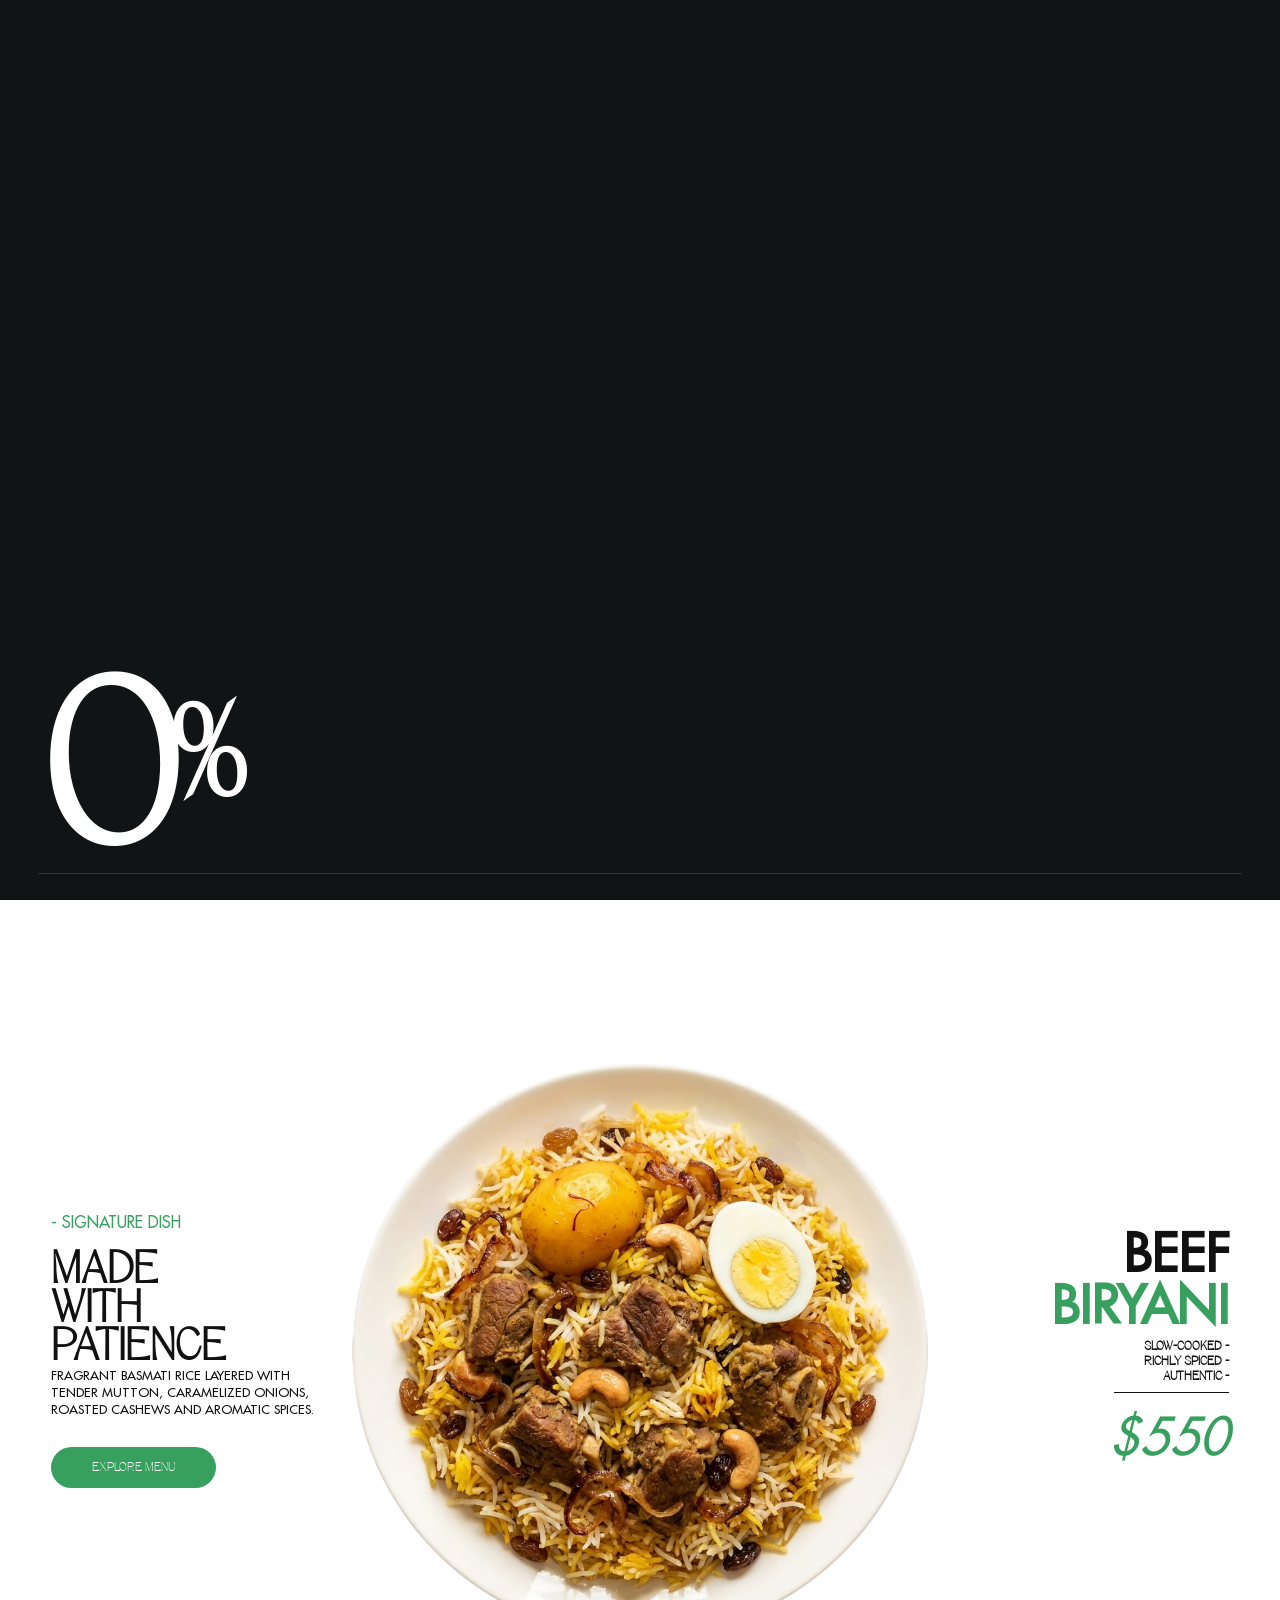
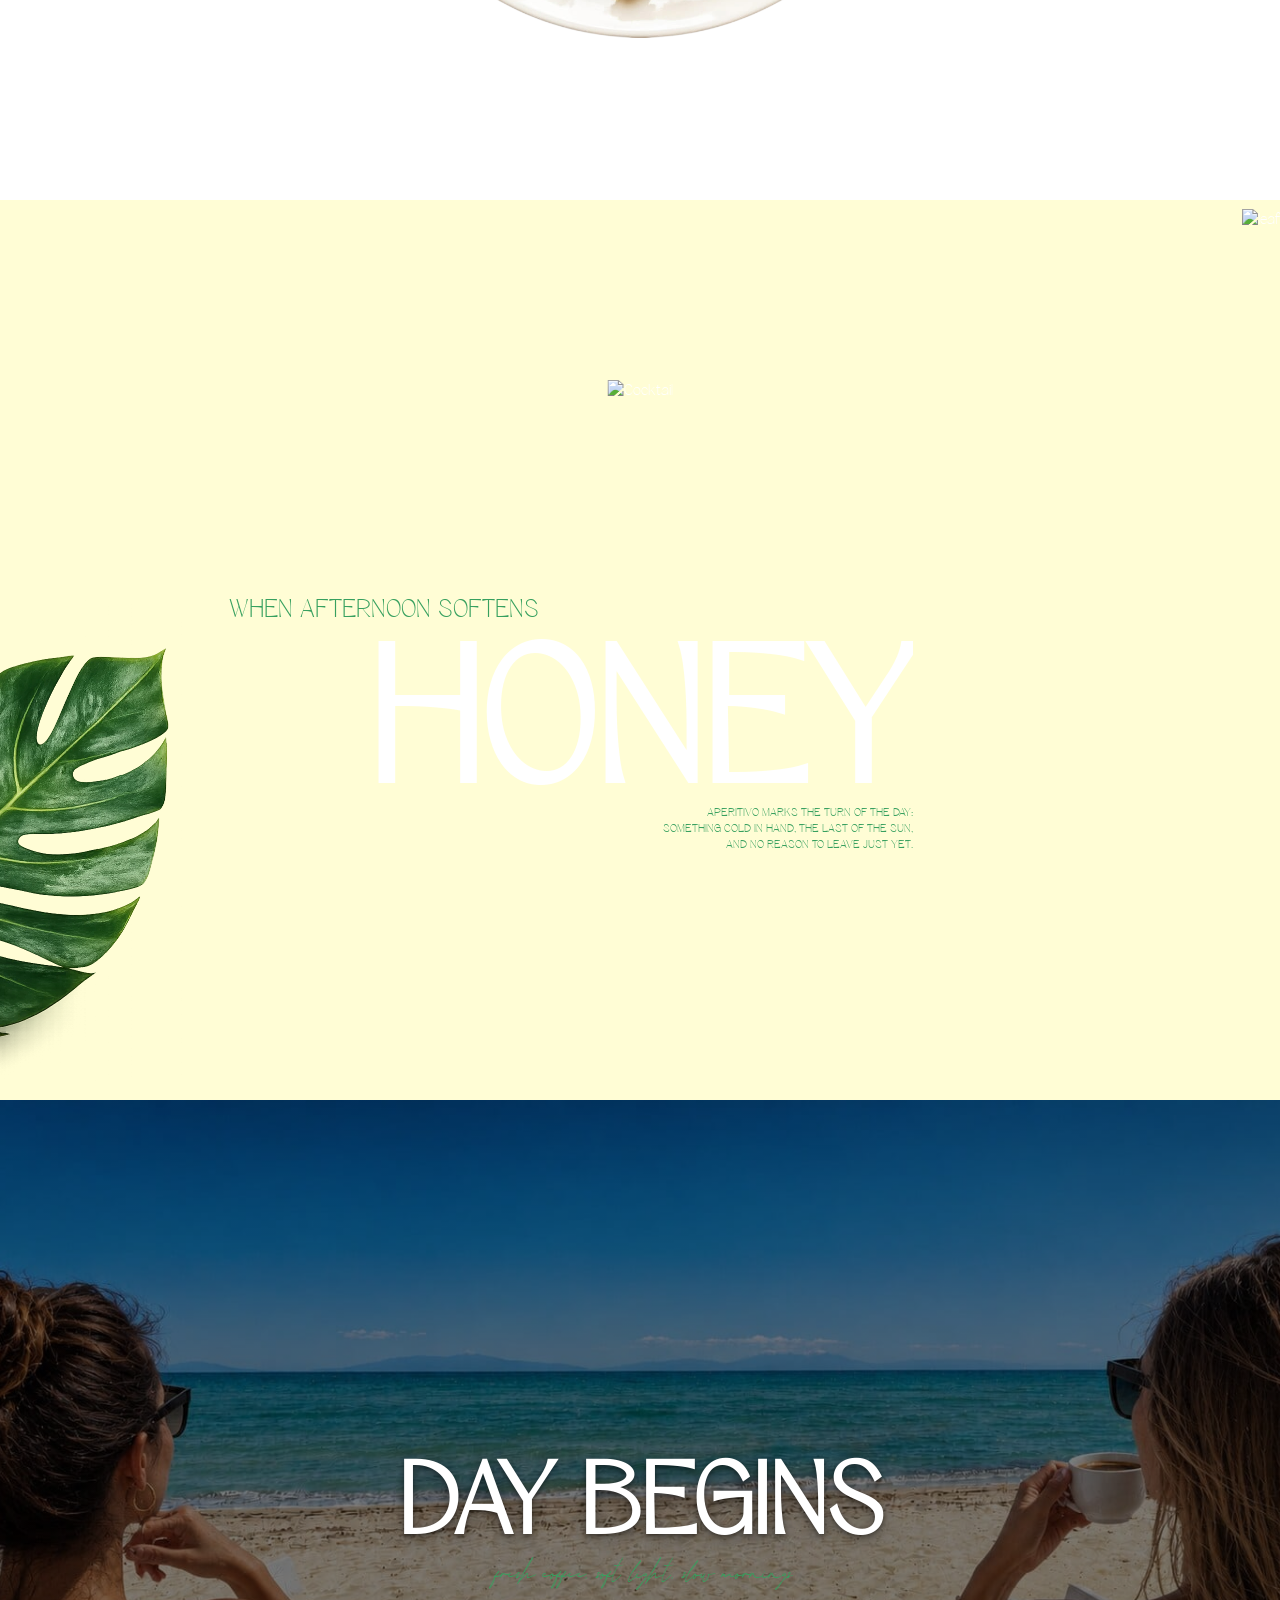
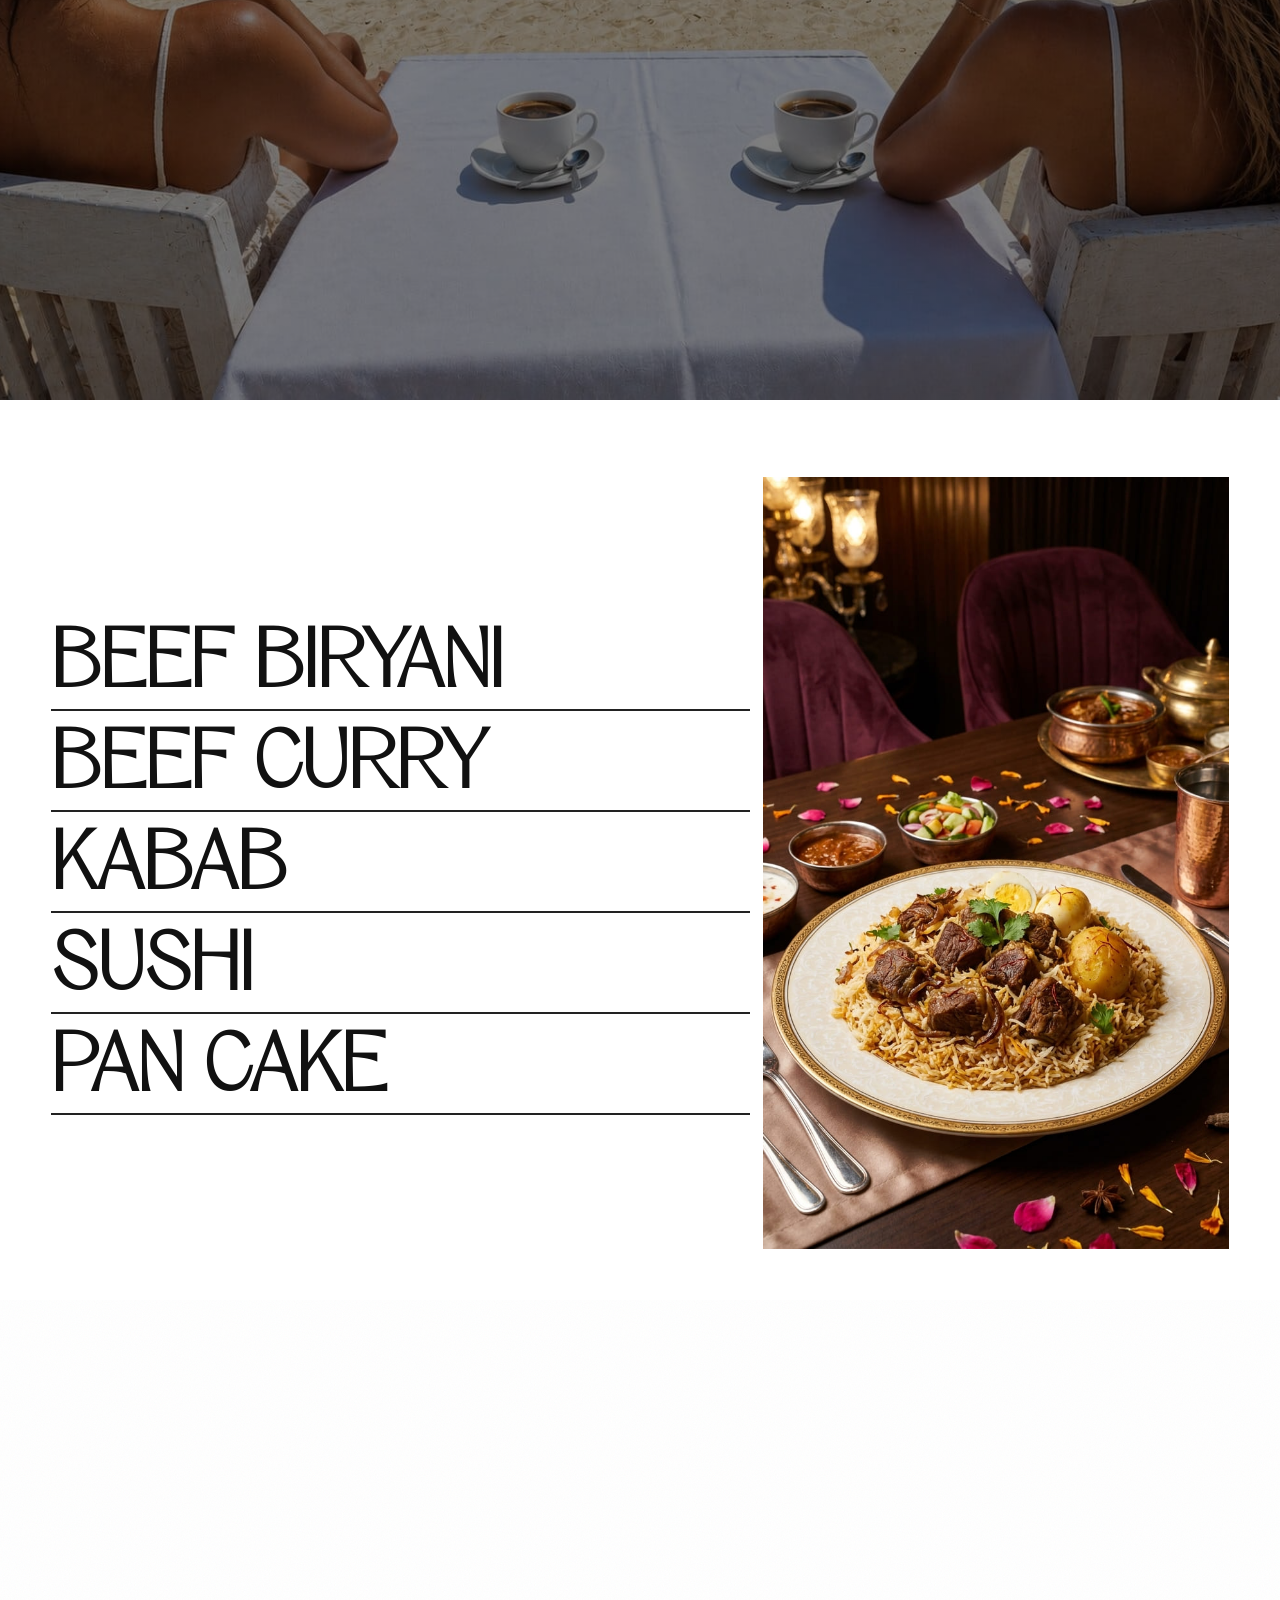
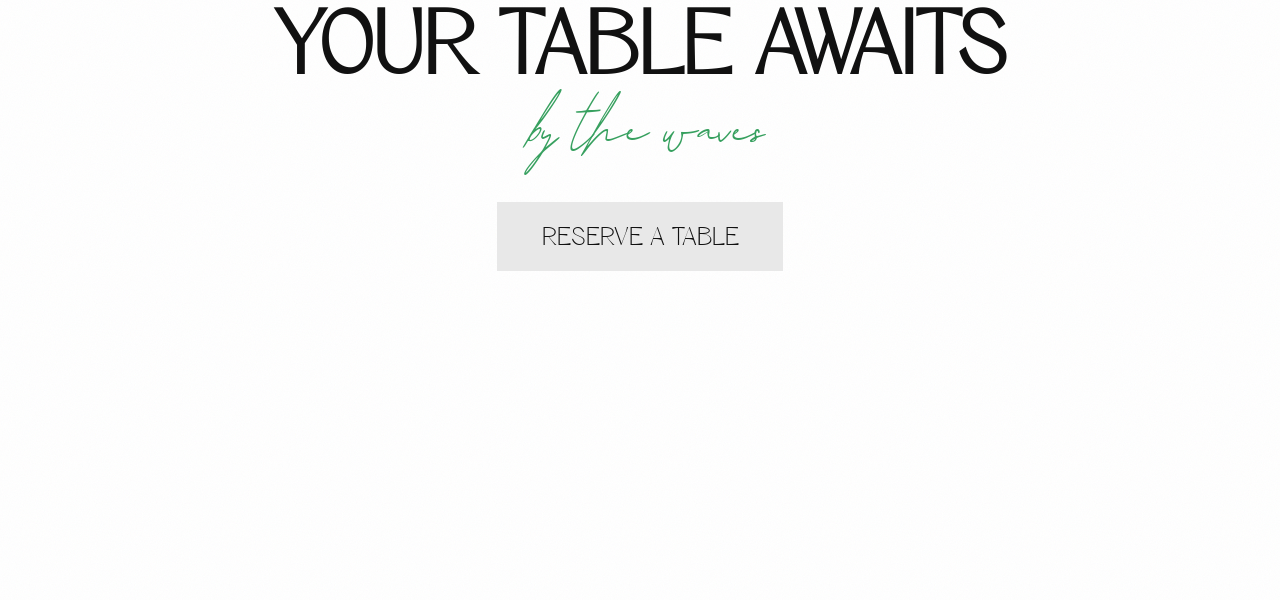
==== index.html @ cc55a1f4 "resturent website added" ====
<!doctype html>
<html lang="en">
<head>
  <meta charset="UTF-8" />
  <meta name="viewport" content="width=device-width, initial-scale=1.0, viewport-fit=cover" />
  <title>Honey Dinner</title>
  <link rel="stylesheet" href="https://unpkg.com/sheryjs/dist/Shery.css" />
  <link rel="stylesheet" href="style.css">

</head>

<body class="is-loading">
  <!-- ============================================================
       PAGE LOADER
       ============================================================ -->
  <div
    class="page-loader"
    id="pageLoader"
    role="status"
    aria-live="polite"
    aria-label="Loading website"
  >
    <div class="loader-percentage" id="loaderPercentage">
      <span class="loader-number" id="loaderNumber">0</span><span class="loader-symbol" aria-hidden="true">%</span>
    </div>
    <div class="loader-progress" aria-hidden="true">
      <span id="loaderProgressFill"></span>
    </div>
  </div>

  <main>
    <!-- ============================================================
         HOME
         ============================================================ -->
    <div class="home" id="home">
      <nav>
        <div class="sections">
          <a href="#">Menu</a>
          <a href="#">Our Story</a>
        </div>
        <div class="logo">
          <img src="components/images/alogo.png" alt="Honey Dinner" />
        </div>
        <div class="visit">Reserve A Table</div>
      </nav>
      <video
        src="components/all videos/hero-video.mp4"
        autoplay
        muted
        loop
        playsinline
        preload="auto"
      ></video>
      <div class="hero-content">
        <div class="hero-text"></div>
        <p>wake up in Honey Dinner</p>
        <h1>where comfort</h1>
        <h1>meets culture</h1>
      </div>
    </div>

    <!-- ============================================================
         ABOUT
         ============================================================ -->
    <div class="about" id="about">
      <div class="about-content">
        <div class="a-left">
          <span>- Signature dish</span>
          <h2>Made<br>With<br>Patience</h2>
          <p>Fragrant basmati rice layered with tender mutton, caramelized onions, roasted cashews and aromatic spices.</p>
          <a href="#">Explore menu</a>
        </div>
        <div class="a-middle">
          <div class="bbr"><img src="components/images/d1-Photoroom.png" alt="Beef Biryani"></div>
        </div>
        <div class="a-right">
          <h2>Beef<br><span>Biryani</span></h2>
          <div class="in-span">
            <span>Slow-cooked -</span>
            <span>Richly spiced -</span>
            <span>Authentic -</span>
          </div>
          <span class="ar-line"></span>
          <h5>$550</h5>
        </div>
      </div>
    </div>

    <!-- ============================================================
         DRINK
         ============================================================ -->
    <div class="drink">
      <img class="leaf ll" src="https://pier88coast.com/wp-content/uploads/2026/06/Right.webp" alt="leaf">
      <img class="leaf lr" src="[data-uri]" alt="leaf" class="leaf">

      <div class="glass">
        <img src="https://www.pngall.com/wp-content/uploads/5/Summer-Cocktail-PNG-Images.png" alt="Cocktail">
      </div>
      <div class="text-area">
        <span>When afternoon softens</span>
        <h1>Honey</h1>
        <p>Aperitivo marks the turn of the day:<br> something cold in hand, the last of the sun,<br> and no reason to leave just yet.</p>
      </div>
    </div>

    <!-- ============================================================
         FOOD TIME
         ============================================================ -->
    <div class="food-time">
      <div class="breakfast-page">
        <h1>DAY BEGINS</h1>
        <p>fresh coffee, soft light, slow mornings</p>
      </div>
      <div class="lunch-page">
        <h1>DAY UNFOLDS</h1>
        <p>bold flavors, bright tables, easy afternoons</p>
      </div>
      <div class="dinner-page">
        <h1>NIGHT UNFOLDS</h1>
        <p>rich flavors, warm lights, long evenings</p>
      </div>
    </div>

    <!-- ============================================================
         FAMOUS FOODS
         ============================================================ -->
    <div class="famous-foods">
      <div class="dish-container">
        <div class="dish-name">
          <div class="dish" data-image="components/images/dish1.jpg">
            <h1 id="foodname">Beef Biryani</h1>
          </div>
          <div class="dish" data-image="components/images/dish2.jpg">
            <h1 id="foodname">Beef Curry</h1>
          </div>
          <div class="dish" data-image="components/images/dish3.jpg">
            <h1 id="foodname">Kabab</h1>
          </div>
          <div class="dish" data-image="components/images/dish4.jpg">
            <h1 id="foodname">Sushi</h1>
          </div>
          <div class="dish" data-image="components/images/dish5.jpg">
            <h1 id="foodname">Pan Cake</h1>
          </div>
        </div>
        <div class="dish-image"></div>
      </div>
    </div>

    <!-- ============================================================
         BOOKING
         ============================================================ -->
    <div class="booking">
      <div class="book-bg">
        <canvas id="scene" class="scene"></canvas>
        <div class="light-source" aria-hidden="true"></div>
        <div class="grain" aria-hidden="true"></div>
      </div>
      <div class="reseve-table-container">
        <h1>Your table awaits</h1>
        <p>by the waves</p>
        <button class="book-btn" id="book-btn">Reserve A Table</button>
      </div>
    </div>

    <footer></footer>
  </main>

  <!-- ============================================================
       SCRIPTS
       ============================================================ -->
  <script src="https://cdn.jsdelivr.net/npm/gsap@3.13.0/dist/gsap.min.js"></script>
  <script src="https://cdn.jsdelivr.net/npm/gsap@3.13.0/dist/ScrollTrigger.min.js"></script>
  <script src="https://cdn.jsdelivr.net/npm/gsap@3.13.0/dist/SplitText.min.js"></script>
  <script src="https://unpkg.com/lenis@1.3.4/dist/lenis.min.js"></script>
  <script src="https://unpkg.com/sheryjs/dist/Shery.js"></script>
  <script src="script.js"></script>
</body>
</html>
---- style.css ----
/* ============================================================
       ROOT + RESET
       ============================================================ */
    :root{
      --white-text: #fff;
      --dark-text: #111;
      --uni-text: rgb(55, 160, 95);
      --sea-green: rgb(55, 160, 95);
    }

    *{
      margin: 0;
      padding: 0;
      box-sizing: border-box;
      color: var(--white-text);
      text-decoration: none;
      font-family: 'para', sans-serif;
      -webkit-tap-highlight-color: transparent;
    }

    @font-face {
      font-family: 'main';
      src: url('components/fonts/futuralt-1.ttf') format('truetype');
      font-weight: normal;
      font-style: normal;
      font-display: swap;
    }
    @font-face {
      font-family: 'para';
      src: url('components/fonts/csbarega-regular.ttf') format('truetype');
      font-weight: normal;
      font-style: normal;
      font-display: swap;
    }
    @font-face {
      font-family: 'sign';
      src: url('components/fonts/csbellie-italic.ttf') format('truetype');
      font-weight: normal;
      font-style: normal;
      font-display: swap;
    }

    /* ============================================================
       SCROLLBAR + GLOBAL OVERFLOW SAFETY
       ============================================================ */
    html, body {
      scrollbar-width: none;
      -ms-overflow-style: none;
      overflow-x: clip;
      width: 100%;
      max-width: 100vw;
    }
    html::-webkit-scrollbar,
    body::-webkit-scrollbar { display: none; }

    html { scrollbar-gutter: stable; }

    body { overflow-x: clip; }

    img{
      height: 100%;
      width: 100%;
      object-fit: cover;
      display: block;
    }
    main { position: relative; }

    /* ============================================================
       PAGE LOADER
       ============================================================ */
    html.is-loading,
    body.is-loading {
      overflow: hidden;
      height: 100%;
      position: relative;
    }

    .page-loader {
      position: fixed;
      inset: 0;
      width: 100%;
      height: 100vh;
      height: 100svh;
      z-index: 9999999;
      background: #111414;
      overflow: hidden;
      pointer-events: auto;
      will-change: transform;
      user-select: none;
      -webkit-user-select: none;
    }
    .page-loader.is-hidden { pointer-events: none; }

    .loader-percentage {
      position: absolute;
      left: 3vw;
      bottom: 3vw;
      display: flex;
      align-items: flex-start;
      gap: 0;
      font-weight: 800;
      letter-spacing: -0.06em;
      line-height: 0.82;
      color: #ffffff;
      font-size: clamp(6rem, 18vw, 22rem);
      max-width: calc(100vw - 6vw);
      will-change: transform, opacity;
    }
    .loader-number {
      font-weight: 800;
      letter-spacing: -0.06em;
      font-variant-numeric: tabular-nums;
      font-feature-settings: "tnum";
    }
    .loader-symbol {
      font-size: 0.55em;
      font-weight: 800;
      letter-spacing: -0.02em;
      line-height: 1;
      align-self: flex-start;
      margin-top: 0.14em;
      margin-left: 0.02em;
    }

    .loader-progress {
      position: absolute;
      bottom: 2vw;
      left: 3vw;
      width: calc(100% - 6vw);
      height: 1px;
      background: rgba(255, 255, 255, 0.14);
      overflow: hidden;
      will-change: opacity;
    }
    .loader-progress span {
      display: block;
      height: 100%;
      width: 100%;
      background: #ffffff;
      transform: scaleX(0);
      transform-origin: left center;
      will-change: transform;
    }

    @media (max-width: 1024px) {
      .loader-percentage { left: 4vw; bottom: 5vw; font-size: clamp(5rem, 20vw, 16rem); }
      .loader-progress   { left: 4vw; bottom: 3.5vw; width: calc(100% - 8vw); }
    }
    @media (max-width: 767px) {
      .loader-percentage { left: 6vw; bottom: 8vw; font-size: clamp(4.5rem, 24vw, 11rem); letter-spacing: -0.055em; }
      .loader-progress   { left: 6vw; bottom: 5.5vw; width: calc(100% - 12vw); }
    }
    @media (max-width: 420px) {
      .loader-percentage { left: 5vw; bottom: 9vw; font-size: clamp(4rem, 26vw, 9rem); letter-spacing: -0.05em; }
      .loader-progress   { left: 5vw; bottom: 6.5vw; width: calc(100% - 10vw); }
    }

    @media (prefers-reduced-motion: reduce) {
      .loader-percentage,
      .loader-progress span {
        transition: none !important;
        animation: none !important;
      }
    }

    /* ============================================================
       NAV
       ============================================================ */
    nav{
      position: absolute;
      left: 0;
      top: 0;
      width: 100%;
      display: flex;
      justify-content: space-between;
      align-items: center;
      font-family: 'para';
      font-weight: 300;
      padding: 2.5rem 4vw;
      z-index: 99999;
      gap: 10px;
    }
    nav .logo{
      height: 4rem;
      width: 8rem;
      transform: scale(1.3);
      margin-top: -1rem;
      margin-right: 9vw;
      z-index: 99999;
      flex-shrink: 0;
    }
    nav .logo img{ height: 100%; width: 100%; object-fit: cover; }

    nav .sections{
      display: flex;
      gap: 2.5rem;
      letter-spacing: 0.08rem;
      
    }
    nav .sections a{
      cursor: pointer;
      padding: 0.8rem 2.5rem;
      background: rgba(255, 255, 255, 0.01);
      backdrop-filter: blur(2px);
      -webkit-backdrop-filter: blur(2px);
      border: 1px solid rgba(255, 255, 255, 0.15);
      box-shadow: 0 8px 32px rgba(0, 0, 0, 0.2);
      border-radius: 0.4rem;
        text-transform: uppercase;
      transition: 0.3s ease;
      white-space: nowrap;
    }
    nav .visit{
      cursor: pointer;
      padding: 0.8rem 2.5rem;
      background: rgba(255, 255, 255, 0.01);
      backdrop-filter: blur(2px);
      -webkit-backdrop-filter: blur(2px);
      border: 1px solid rgba(255, 255, 255, 0.15);
      box-shadow: 0 8px 32px rgba(0, 0, 0, 0.2);
      border-radius: 0.4rem;
      letter-spacing: 0.08rem;
        text-transform: uppercase;
      transition: 0.3s ease;
      white-space: nowrap;
    }
    .visit:hover,
    nav .sections a:hover {
      backdrop-filter: blur(20px);
      -webkit-backdrop-filter: blur(20px);
    }

    @media (max-width: 768px) {
      nav { padding: 1.2rem 4vw; gap: 8px; }
      nav .sections { gap: 8px; }
      nav .sections a,
      nav .visit {
        padding: 0.5rem 0.9rem;
        font-size: 11px;
        letter-spacing: 0.05rem;
        backdrop-filter: none;
        -webkit-backdrop-filter: none;
        background: rgba(0, 0, 0, 0.35);
      }
      nav .logo {
        height: 2.4rem;
        width: 5rem;
        margin-right: 0;
        transform: scale(1);
        margin-top: 0;
      }
    }
    @media (max-width: 420px) {
      nav .sections a,
      nav .visit { padding: 0.4rem 0.7rem; font-size: 10px; }
      nav .logo { height: 2rem; width: 4rem; }
    }

    /* ============================================================
       HOME
       ============================================================ */
    .home{
      position: relative;
      height: 100vh;
      min-height: 100svh;
      width: 100%;
      padding: 1rem;
      overflow: hidden;
    }
    .home video{
      position: absolute;
      left: 0;
      top: 0;
      z-index: -1;
      height: 100%;
      width: 100%;
      object-fit: cover;
      filter: brightness(50%);
      transition: 0.4s ease;
    }

    .home .hero-content{
      height: 100%;
      width: 100%;
      display: flex;
      flex-direction: column;
      justify-content: flex-end;
      align-items: center;
      text-transform: uppercase;
      padding: 1vw 3rem 4vw 3rem;
    }
    .home .hero-content h1{
      font-family: 'main';
      font-size: clamp(1.4rem, 9vw, 10rem);
      line-height: 8.3vw;
      white-space: nowrap;
      display: inline-block;
      overflow: hidden;
      max-width: 100%;
      transition: 0.3s ease;
    }
    .home .hero-content p{
      font-size: clamp(0.6rem, 4.2vw, 4.9rem);
      margin-right: 51vw;
      white-space: nowrap;
    }
    @media (max-width: 1024px) {
      .home .hero-content p{ margin-right: 45vw; }
    }
    @media (max-width: 480px) {
      .home .hero-content { padding: 1vw 1rem 8vw 1rem; }
      .home .hero-content h1{
        font-size: clamp(1.3rem, 8.5vw, 3rem);
        line-height: 1.05;
        letter-spacing: -0.02em;
        white-space: nowrap;
      }
      .home .hero-content p{
        font-size: clamp(0.55rem, 3.2vw, 1rem);
        margin-right: 0;
        text-align: center;
        width: 100%;
        white-space: normal;
      }
    }
    @media (max-width: 360px) {
      .home .hero-content h1{
        font-size: 1.2rem;
        line-height: 1.1;
      }
    }

    /* ============================================================
       ABOUT
       ============================================================ */
    .about{
      min-height: 100vh;
      min-height: 100svh;
      width: 100%;
      background-color: #fff;
      color: var(--dark-text);
      position: relative;
    }
    .about .about-content{
      height: 100vh;
      height: 100svh;
      width: 100%;
      padding: 1vw 3vw;
      position: relative;
      display: flex;
    }

    .about-content .a-left span{
      color: var(--uni-text);
      font-family: 'main';
    }
    .about-content .a-left{
      height: 100%;
      width: 25%;
      padding: 1vw 1vw;
      display: flex;
      flex-direction: column;
      justify-content: center;
      gap: 1rem;
      text-transform: uppercase;
      transition: 0.3s ease;
    }
    .about-content .a-left h2{
      font-family: 'para';
      font-size: clamp(1rem, 3.5vw, 5rem);
      color: var(--dark-text);
      line-height: 3vw;
    }
    .about-content .a-left p{
      font-size: clamp(0.7rem, 1vw, 2rem);
      font-weight: 100;
      font-family: 'main';
      margin-top: -1vw;
      color: var(--dark-text);
    }
    .about-content .a-left a{
      cursor: pointer;
      background: var(--uni-text);
      border-radius: 4rem;
      padding: 1vw 3vw;
      margin-top: 1vw;
      width: 60%;
      font-size: clamp(0.7rem, 1vw, 2rem);
      transition: 0.5s ease;
      color: var(--white-text);
      white-space: nowrap;
      text-align: center;
    }
    .about-content .a-left a:hover{
      background: rgb(19, 238, 114);
      transform: translateY(-3px);
      color: var(--dark-text);
    }
    .about-content .a-middle{
      height: 100%;
      width: 50%;
      display: flex;
      align-items: flex-end;
      justify-content: center;
      position: relative;
    }
    .about-content .a-middle .bbr{
      height: 45vw;
      display: inline-block;
      width: 45vw;
      position: absolute;
      left: 50%;
      top: 50%;
      transform: translate(-50%, -50%);
    }
    .about-content .a-middle .bbr img{
      width: 100%;
      height: 100%;
      object-fit: cover;
    }
    .about-content .a-right{
      height: 100%;
      width: 25%;
      display: flex;
      flex-direction: column;
      justify-content: center;
      align-items: flex-end;
      gap: 0.5rem;
      padding: 0 1vw;
      text-transform: uppercase;
      transition: 0.3s ease;
    }
    .about-content .a-right h2 {
      font-family: 'main';
      color: var(--dark-text);
      text-align: right;
      font-size: clamp(1rem, 4vw, 5rem);
      line-height: 4vw;
    }
    .about-content .a-right h2 span{
      font-family: 'main';
      font-size: clamp(1rem, 4vw, 5rem);
      color: var(--uni-text);
    }
    .about-content .a-right span{
      font-size: clamp(0.7rem, 1vw, 2rem);
      font-weight: 600;
      color: var(--dark-text);
    }
    .about-content .a-right .in-span{
      display: flex;
      flex-direction: column;
      align-items: flex-end;
    }
    .about-content .a-right .ar-line{
      height: 1px;
      width: 115px;
      background-color: var(--dark-text);
    }
    .about-content .a-right h5{
      font-size: clamp(1rem, 4vw, 5rem);
      color: var(--uni-text);
      font-family: 'main';
      font-weight: 100;
      font-style: italic;
    }

    /* About — mobile: stack vertically, no clip-path conflict */
    @media (max-width: 768px) {
      .about {
        min-height: 100svh;
        overflow: hidden;
      }
      .about .about-content {
        display: flex;
        flex-direction: column;
        padding: 90px 5vw 40px;
        gap: 24px;
        min-height: 100svh;
        height: auto;
        overflow: visible;
      }

      .about-content .a-left,
      .about-content .a-right,
      .about-content .a-middle {
        position: static;
        width: 100%;
        height: auto;
        transform: none;
        padding: 0;
        text-align: left;
        clip-path: none !important;
      }

      .about-content .a-left {
        display: flex;
        flex-direction: column;
        gap: 8px;
        order: 1;
      }

      .about-content .a-middle {
        order: 2;
        display: flex;
        justify-content: center;
        pointer-events: none;
        min-height: 60vw;
        position: relative;
      }

      .about-content .a-middle .bbr {
        position: relative;
        left: auto;
        top: auto;
        transform: none;
        width: 70vw;
        height: 70vw;
        max-width: 320px;
        max-height: 320px;
        margin: 0 auto;
      }

      .about-content .a-right {
        order: 3;
        display: flex;
        flex-direction: column;
        align-items: flex-start;
        gap: 6px;
      }

      .about-content .a-left > span { font-size: 11px; }
      .about-content .a-left h2 {
        font-size: clamp(2rem, 11vw, 3.2rem);
        line-height: 0.9;
      }
      .about-content .a-left p {
        max-width: 92%;
        font-size: 13px;
        line-height: 1.5;
        margin-top: 4px;
      }
      .about-content .a-left a {
        padding: 10px 22px;
        font-size: 12px;
        width: auto;
        align-self: flex-start;
      }

      .about-content .a-right h2,
      .about-content .a-right h2 span {
        font-size: clamp(1.8rem, 10vw, 2.8rem);
        line-height: 1;
        text-align: left;
      }
      .about-content .a-right span { font-size: 11px; }
      .about-content .a-right .in-span { align-items: flex-start; }
      .about-content .a-right h5 { font-size: clamp(1.6rem, 8vw, 2.4rem); }
      .about-content .a-right .ar-line { width: 70px; }
    }

    /* ============================================================
       DRINK
       ============================================================ */
    .drink{
      height: 100vh;
      min-height: 100svh;
      width: 100%;
      background-color: #fffdd0e1;
      position: relative;
      display: flex;
      justify-content: center;
      align-items: center;
      padding-top: 8vw;
      overflow: hidden;
    }
    .drink .glass{
      position: absolute;
      left: 50%;
      top: 52%;
      transform: translate(-50%, -50%);
      height: clamp(30rem, 45vw, 49rem);
      width: auto;
      max-width: 90vw;
      z-index: 2;
      pointer-events: none;
      z-index: 9;
      transition: 0.7s ease;
    }
    .drink .glass img{
      height: 100%;
      width: 100%;
      object-fit: contain;
    }

    .drink .text-area{
      position: relative;
      text-transform: uppercase;
      text-align: center;
      z-index: 3;
    }
    .drink .text-area h1{
      font-size: clamp(8rem, 15vw, 16rem);
      line-height: 0.95;
      white-space: nowrap;
      overflow: hidden;
    }
    .drink .text-area h1 div{
      font-size: clamp(8rem, 15vw, 16rem);
      line-height: 0.95;
      text-align: center;
      color: var(--uni-text);
      white-space: nowrap;
    }
    .drink .text-area span{
      font-size: clamp(1.3rem, 2vw, 3vw);
      margin-left: -40vw;
      color: var(--uni-text);
      display: inline-block;
      overflow: hidden;
    }
    .drink .text-area span div{
      color: var(--uni-text);
      display: inline-block;
    }
    .drink .text-area p{
      font-size: clamp(0.6rem, 0.9vw, 1.2rem);
      text-align: right;
      color: var(--uni-text);
      display: inline-block;
      position: absolute;
      bottom: -3.3vw;
      right: 0vw;
      line-height: 1.4;
      transition: 1s ease;
    }

    .drink .leaf{
      position: absolute;
      height: clamp(20rem, 40vw, 45rem);
      width: auto;
      z-index: 1;
    }
    .drink .lr{ bottom: 1%; left: 0; }
    .drink .ll{ right: 0%; top: 1%; }

    @media (max-width: 768px) {
      .drink { padding-top: 0; }
      .drink .glass { height: clamp(22rem, 70vh, 32rem); top: 50%; }
      .drink .text-area h1,
      .drink .text-area h1 div { font-size: clamp(6.5rem, 20vw, 8rem); line-height: 1; }
      .drink .text-area span,
      .drink .text-area span div {
        font-size: clamp(0.9rem, 2.5vw, 1.4rem);
      }
      .drink .text-area span{
        margin-left: -57vw;
      }
      .drink .text-area p {
        font-size: clamp(0.65rem, 1.6vw, 0.95rem);
        bottom: -3rem;
        right: 0;
        max-width: 270px;
        line-height: 1.35;
      }
      /* .drink .leaf { height: clamp(12rem, 25vw, 20rem); max-width: 40vw; } */
      .drink .lr { bottom: -2%; left: -3%; }
      .drink .ll { top: -2%; right: -3%; }
    }

    @media (max-width: 480px) {
      .drink { padding: 0 16px; }
      .drink .glass { height: clamp(14rem, 45vh, 22rem); top: 50%; }
      .drink .text-area h1,
      .drink .text-area h1 div {
        font-size: clamp(3rem, 20vw, 6rem);
        line-height: 1;
        letter-spacing: -0.02em;
      }
      .drink .text-area span,
      .drink .text-area span div {
        font-size: clamp(0.7rem, 3vw, 1rem);
      }
      .drink .text-area span{
        margin-left: -63vw;
        margin-bottom: -3vw;
      }
      .drink .text-area p {
        font-size: clamp(0.55rem, 2.6vw, 0.8rem);
        bottom: -4rem;
        right: 0;
        max-width: 80vw;
        display: none;
      }
      /* .drink .leaf { height: clamp(8rem, 26vw, 12rem); } */
      .drink .lr { bottom: 0; left: -2%; }
      .drink .ll { top: 0; right: -2%; }
    }

    @media (max-width: 360px) {
      .drink .glass { height: clamp(13rem, 38vh, 17rem); }
      .drink .text-area h1,
      .drink .text-area h1 div { font-size: 2.5rem; }
      .drink .text-area span,
      .drink .text-area span div { font-size: 0.65rem; }
      .drink .text-area p { font-size: 0.52rem; bottom: -3.2rem; max-width: 175px; }
    }

    /* ============================================================
       FOOD TIME
       ============================================================ */
    .food-time{
      height: 100vh;
      min-height: 100svh;
      width: 100%;
      background-color: #111;
      position: relative;
      overflow: hidden;
    }
    .breakfast-page,
    .lunch-page,
    .dinner-page{
      height: 100vh;
      height: 100svh;
      width: 100%;
      background-position: center;
      background-size: cover;
      background-repeat: no-repeat;
      display: flex;
      flex-direction: column;
      justify-content: center;
      align-items: center;
      padding-bottom: 5vw;
      text-align: center;
      position: absolute;
      left: 0;
      top: 0;
      transition: 1s ease;
      will-change: transform, clip-path;
    }
    .breakfast-page{
      background: linear-gradient(rgba(0,0,0,0.5), rgba(0,0,0,0.5)), url("components/images/bkf-image.jpg") center/cover no-repeat;
      z-index: 3;
    }
    .lunch-page{
      background: linear-gradient(rgba(0,0,0,0.5), rgba(0,0,0,0.5)), url("components/images/lunch-image2.jpg") center/cover no-repeat;
      z-index: 2;
    }
    .dinner-page{
      background: linear-gradient(rgba(0,0,0,0.5), rgba(0,0,0,0.5)), url("components/images/dinner-image.jpg") center/cover no-repeat;
      z-index: 1;
    }
    .breakfast-page h1,
    .lunch-page h1,
    .dinner-page h1{
      font-size: clamp(3rem, 8vw, 9rem);
      white-space: nowrap;
      line-height: 1.1;
      text-shadow: 0 2px 4px rgba(0,0,0,0.4), 0 5px 14px rgba(0,0,0,0.3);
    }
    .breakfast-page p,
    .lunch-page p,
    .dinner-page p{
      font-size: clamp(1rem, 2vw, 2.5rem);
      color: var(--sea-green);
      font-family: 'sign';
    }

    @media (max-width: 768px) {
      .food-time { height: 100svh; }
      .breakfast-page,
      .lunch-page,
      .dinner-page {
        padding: 0 5vw 2rem 5vw;
      }
      .breakfast-page h1,
      .lunch-page h1,
      .dinner-page h1 {
        font-size: clamp(2rem, 8vw, 4.5rem);
        line-height: 1.1;
        white-space: normal;
      }
      .breakfast-page p,
      .lunch-page p,
      .dinner-page p {
        font-size: clamp(1rem, 3vw, 1.6rem);
        margin-top: 0.5rem;
        line-height: 1.3;
      }
    }

    @media (max-width: 480px) {
      .breakfast-page,
      .lunch-page,
      .dinner-page { padding: 0 16px 1.5rem 16px; }

      .breakfast-page h1,
      .lunch-page h1,
      .dinner-page h1 {
        font-size: clamp(1.8rem, 8.5vw, 2.7rem);
        line-height: 1.15;
        white-space: normal;
      }
      .breakfast-page p,
      .lunch-page p,
      .dinner-page p {
        font-size: clamp(0.85rem, 3.8vw, 1.15rem);
        margin-top: 0.4rem;
        line-height: 1.35;
        max-width: 90vw;
      }
    }

    @media (max-width: 360px) {
      .breakfast-page h1,
      .lunch-page h1,
      .dinner-page h1 { font-size: 1.55rem; }
      .breakfast-page p,
      .lunch-page p,
      .dinner-page p { font-size: 0.8rem; }
    }

    /* ============================================================
       FAMOUS FOODS
       ============================================================ */
    .famous-foods{
      height: 100vh;
      min-height: 100svh;
      width: 100%;
      background-color: #fff;
    }
    .dish-container{
      height: 100%;
      width: 100%;
      padding: 6vw 4vw 4vw 4vw;
      display: flex;
      gap: 1vw;
    }
    .dish-name{
      height: 100%;
      width: 60%;
      display: flex;
      flex-direction: column;
      justify-content: center;
      transition: 0.4s ease;
    }
    .dish {
      position: relative;
      overflow: hidden;
      isolation: isolate;
    }
    .dish:hover #foodname{
      color: var(--white-text);
      cursor: grab;
    }
    .dish::before{
      content: "";
      position: absolute;
      inset: 0;
      background-color: var(--sea-green);
      transform: scaleY(0);
      transform-origin: bottom;
      transition: transform 0.4s ease;
      z-index: -1;
    }
    .dish:hover::before{ transform: scaleY(1); }

    .dish h1 {
      position: relative;
      font-size: clamp(3rem, 6.5vw, 8rem);
      text-transform: uppercase;
      color: var(--dark-text);
      border-bottom: 2px solid #222;
      transition: 0.4s ease;
    }
    .dish-image{
      height: 100%;
      width: 40%;
      background: url('components/images/dish1.jpg') center/cover no-repeat;
      transition: 0.3s ease;
    }

    @media (max-width: 1024px) {
      .dish-container{
        padding: 4vw 4vw 4vw 2vw;
        align-items: center;
        gap: 1vw;
      }
      .dish h1 { font-size: clamp(3rem, 7.5vw, 8rem); }
      .dish-image{ height: clamp(50%, 60%, 65%); background-position: bottom; }
    }

    @media (max-width: 768px) {
      .dish-container{
        padding: 4vw 6vw 7vw 6vw;
        flex-direction: column;
        align-items: center;
        gap: 1vw;
      }
      .dish-name{ height: 50%; width: 100%; }
      .dish h1 {
        font-size: clamp(1.6rem, 9vw, 3.2rem);
        line-height: 1;
        padding: 4px 0;
      }
      .dish-image{ height: 100%; width: 100%; }
    }

    @media (max-width: 480px) {
      .dish h1 { font-size: clamp(1.4rem, 10vw, 2.6rem); }
      .dish-image{ height: clamp(35%, 50%, 51%); width: 100%; }
    }

    /* ============================================================
       BOOKING
       ============================================================ */
    .booking{
      height: 100vh;
      min-height: 100svh;
      width: 100%;
      background-color: #fff;
      position: relative;
      overflow: hidden;
    }
    .book-bg{
      height: 100%;
      width: 100%;
      position: absolute;
      left: 0;
      top: 0;
    }

    .reseve-table-container{
      z-index: 99999999;
      position: relative;
      left: 50%;
      top: 50%;
      transform: translate(-50%, -50%);

      width: min(90vw, 700px);
      min-height: 300px;
      display: flex;
      flex-direction: column;
      align-items: center;
      gap: 2vw;
      pointer-events: none;
      padding: 0 5vw;
      text-align: center;
    }
    .reseve-table-container h1{
      font-family: 'para';
      font-size: clamp(1.6rem, 7vw, 10rem);
      color: var(--dark-text);
      text-transform: uppercase;
      font-weight: 900;
      line-height: 1;
      pointer-events: none;
      white-space: nowrap;
    }
    .reseve-table-container p{
      font-family: 'sign';
      font-size: clamp(1.4rem, 5vw, 6rem);
      color: var(--sea-green);
      margin-top: -2vw;
      pointer-events: none;
    }

    #book-btn{
      display: inline-block;
      transition: all 0.2s ease-in;
      position: relative;
      overflow: hidden;
      z-index: 1;
      color: var(--dark-text);
      padding: 0.7em 1.7em;
      cursor: pointer;
      font-size: clamp(1rem, 2vw, 2.5rem);
      background: #e8e8e8;
      border: 1px solid #e8e8e8;
      text-transform: uppercase;
      pointer-events: all;
    }
    #book-btn:active{
      color: var(--dark-text);
      box-shadow: inset 4px 4px 12px #c5c5c5, inset -4px -4px 12px #ffffff;
    }
    #book-btn:before{
      content: "";
      position: absolute;
      left: 50%;
      transform: translateX(-50%) scaleY(1) scaleX(1.25);
      top: 100%;
      width: 140%;
      height: 180%;
      background-color: rgba(0, 0, 0, 0.05);
      border-radius: 50%;
      display: block;
      transition: all 0.9s 0.1s cubic-bezier(0.55, 0, 0.1, 1);
      z-index: -1;
    }
    #book-btn:after{
      content: "";
      position: absolute;
      left: 55%;
      transform: translateX(-50%) scaleY(1) scaleX(1.45);
      top: 180%;
      width: 160%;
      height: 190%;
      background-color: var(--sea-green);
      border-radius: 50%;
      display: block;
      transition: all 0.9s 0.1s cubic-bezier(0.55, 0, 0.1, 1);
      z-index: -1;
    }
    #book-btn:hover{
      color: #ffffff;
      border: 1px solid var(--sea-green);
    }
    #book-btn:hover:before{
      top: -35%;
      background-color: var(--sea-green);
      transform: translateX(-50%) scaleY(1.3) scaleX(0.8);
    }
    #book-btn:hover:after{
      top: -45%;
      background-color: var(--sea-green);
      transform: translateX(-50%) scaleY(1.3) scaleX(0.8);
    }

    .scene {
      position: absolute;
      inset: 0;
      display: block;
      width: 100%;
      height: 100%;
      z-index: 0;
      touch-action: none;
    }
    .scene:active { cursor: grabbing; }

    .light-source {
      position: absolute;
      inset: 0;
      pointer-events: none;
      z-index: 1;
      background: var(--sea-green);
      mix-blend-mode: screen;
    }

    .grain {
      position: absolute;
      inset: 0;
      pointer-events: none;
      z-index: 2;
      opacity: 0.045;
      mix-blend-mode: multiply;
      background-image: url("data:image/svg+xml,%3Csvg xmlns='http://www.w3.org/2000/svg' width='200' height='200'%3E%3Cfilter id='n'%3E%3CfeTurbulence type='fractalNoise' baseFrequency='0.85' numOctaves='3' stitchTiles='stitch'/%3E%3C/filter%3E%3Crect width='200' height='200' filter='url(%23n)'/%3E%3C/svg%3E");
      background-size: 200px 200px;
    }

    @media (max-width: 768px) {
            .scene{
                pointer-events: none;
            }
      .reseve-table-container {
        width: 92vw;
        gap: 18px;
        padding: 0 4vw;
        min-height: auto;
      }
      .reseve-table-container h1 {
        font-size: clamp(1.4rem, 12vw, 3rem);
        line-height: 1.05;
      }
      .reseve-table-container p {
        font-size: clamp(2rem, 5.5vw, 2rem);
        margin-top: 6px;
      }
      #book-btn {
        margin-top: 10vw;
        font-size: 0.85rem;
        padding: 0.9em 1.6em;
      }
    }

    @media (max-width: 480px) {
      .reseve-table-container h1 { font-size: clamp(2rem,2vw,2rem); }
      .reseve-table-container p { font-size: clamp(2rem,2vw,2rem); }
      #book-btn { margin-top: 14vw; }
    }

    @media (prefers-reduced-motion: reduce) {
      .caption { transition: none; }
      .hint__dot { animation: none; }
    }
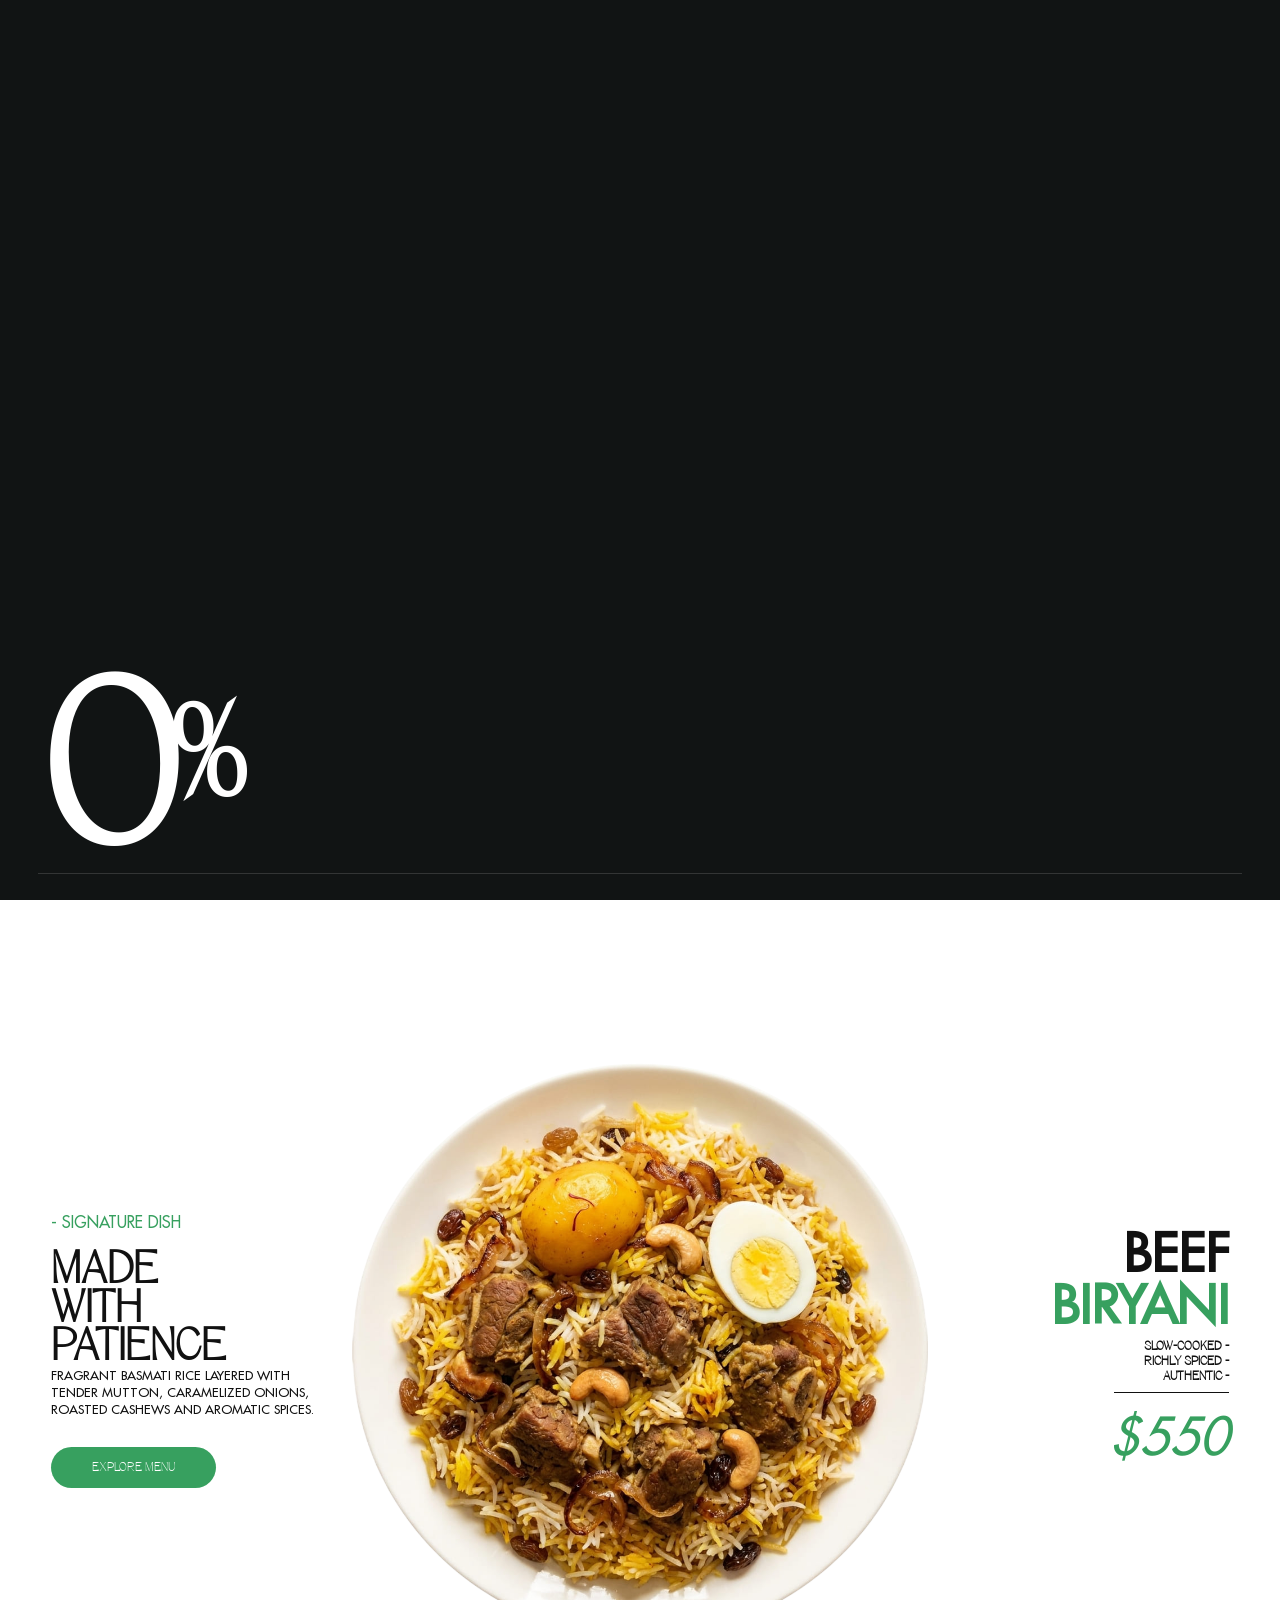
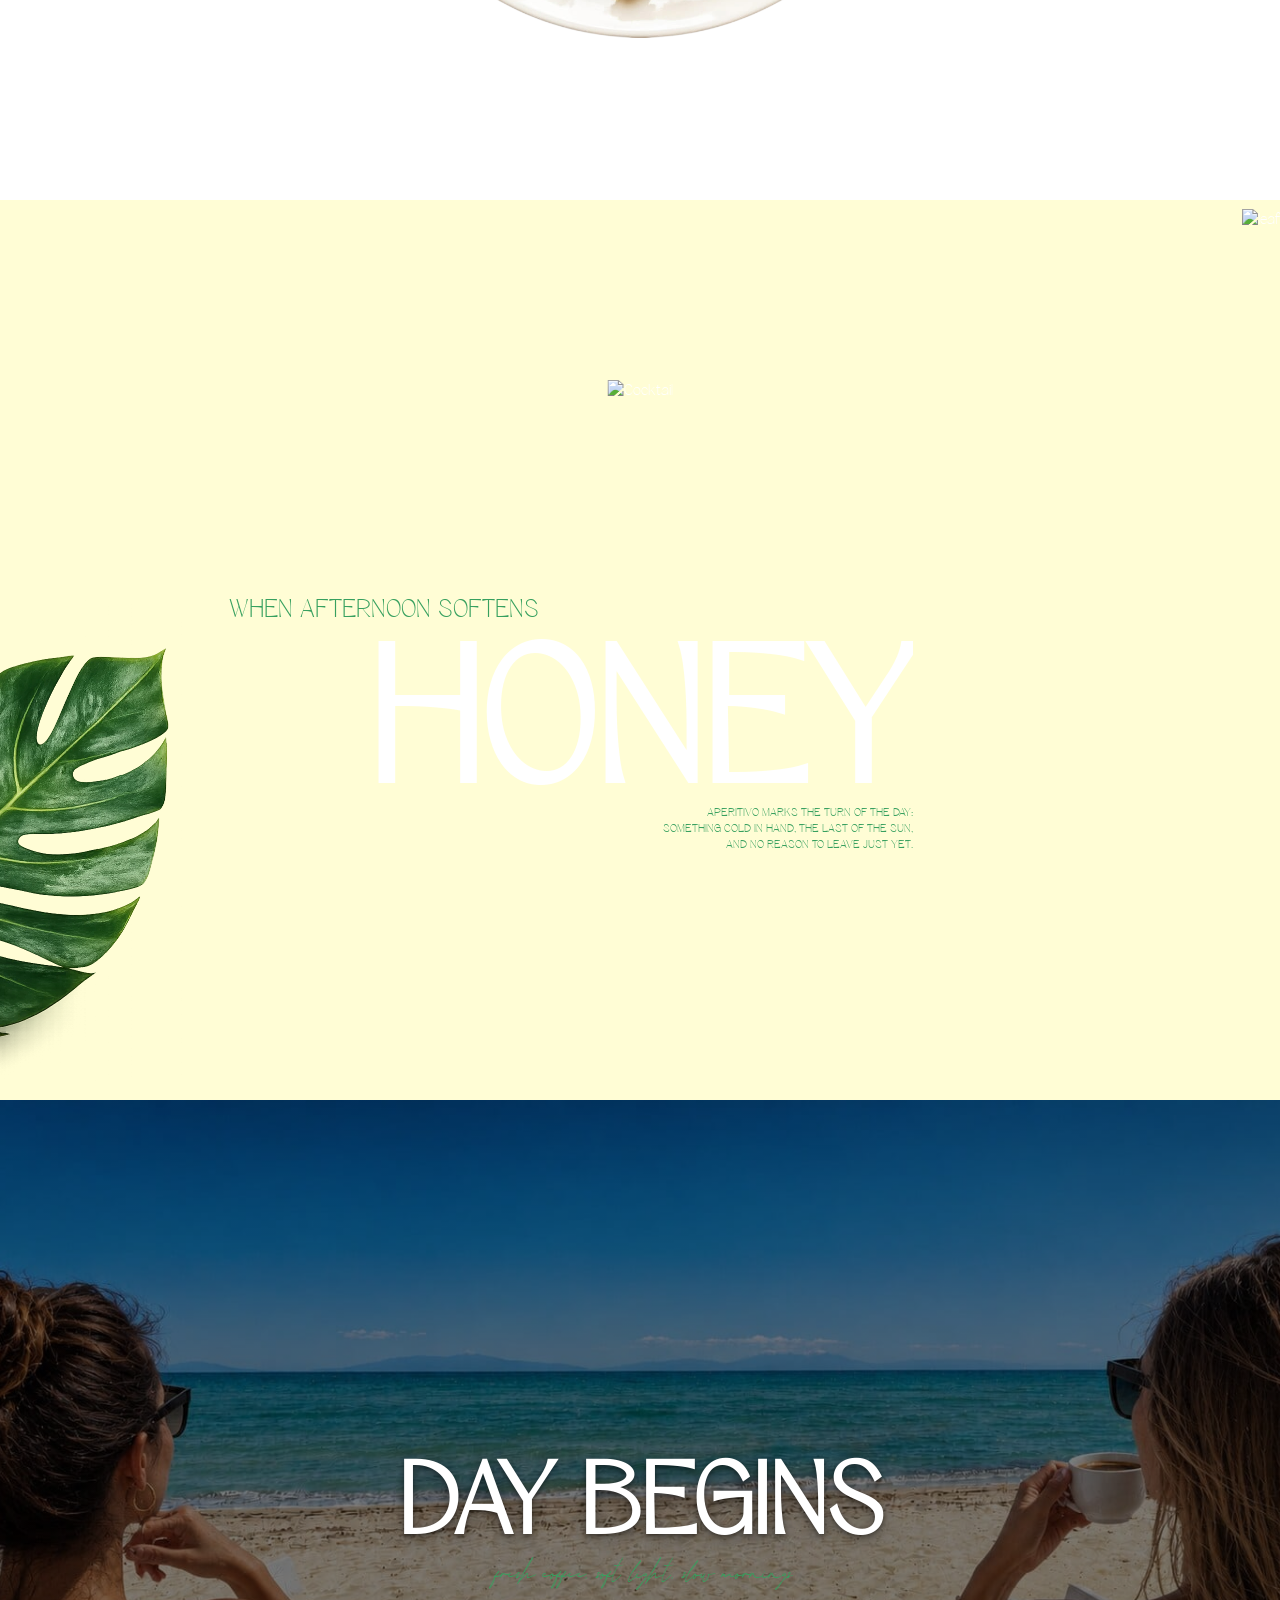
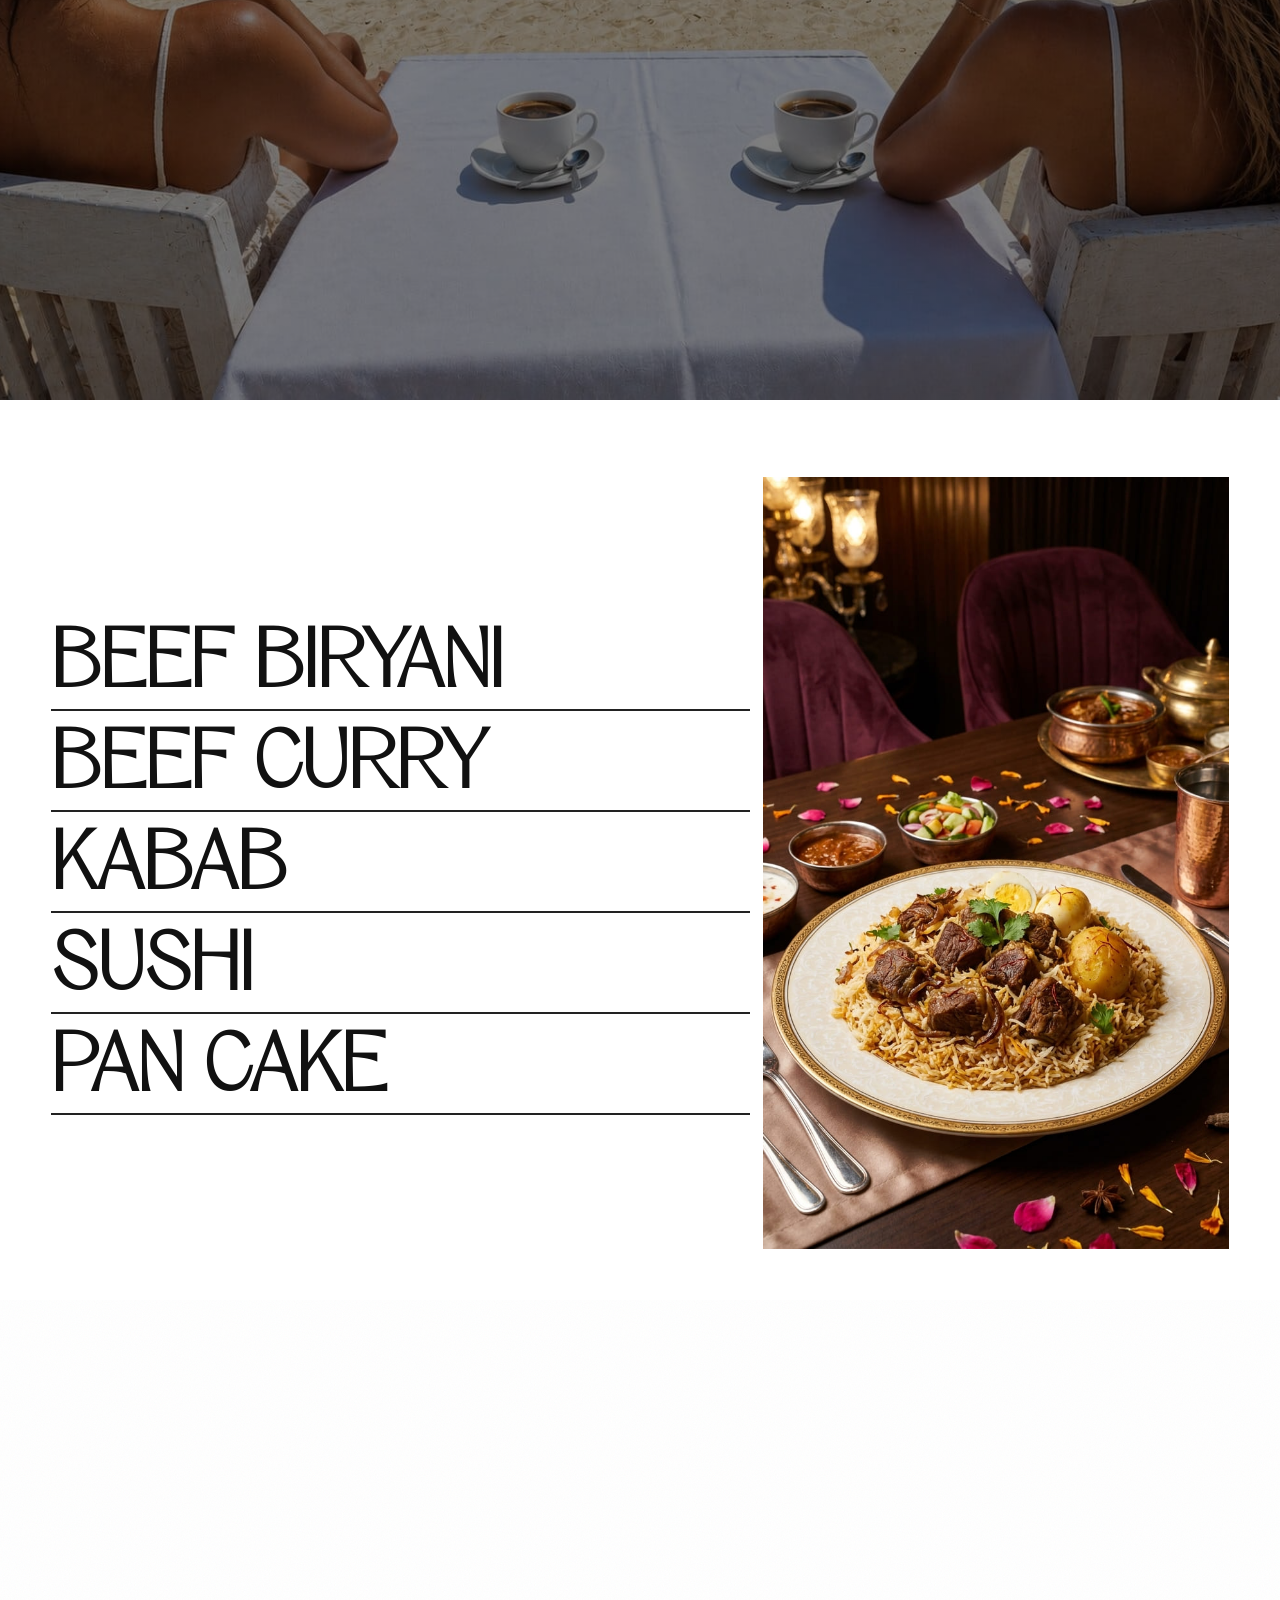
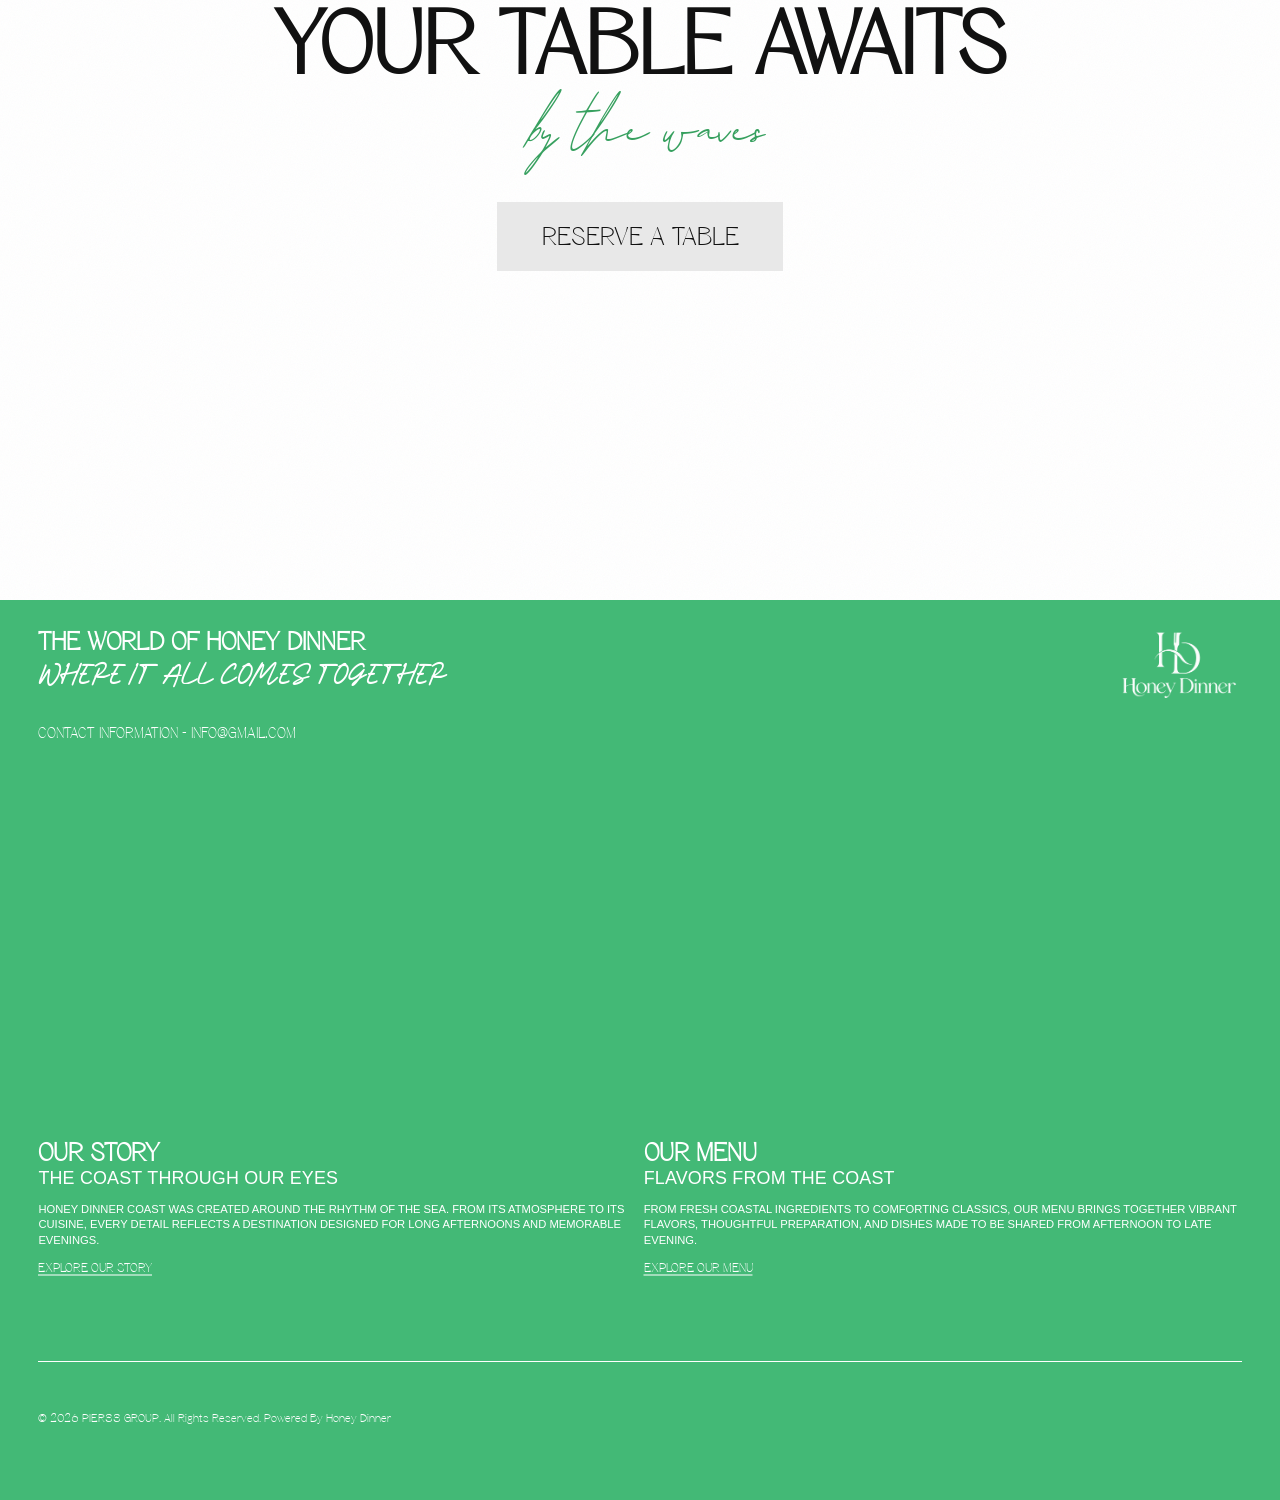
==== commit 2b94b11f: "footer added" ====
--- a/index.html
+++ b/index.html
@@ -1,179 +1,304 @@
 <!doctype html>
 <html lang="en">
-<head>
-  <meta charset="UTF-8" />
-  <meta name="viewport" content="width=device-width, initial-scale=1.0, viewport-fit=cover" />
-  <title>Honey Dinner</title>
-  <link rel="stylesheet" href="https://unpkg.com/sheryjs/dist/Shery.css" />
-  <link rel="stylesheet" href="style.css">
-
-</head>
-
-<body class="is-loading">
-  <!-- ============================================================
+  <head>
+    <meta charset="UTF-8" />
+    <meta
+      name="viewport"
+      content="width=device-width, initial-scale=1.0, viewport-fit=cover"
+    />
+    <title>Honey Dinner</title>
+    <link rel="stylesheet" href="https://unpkg.com/sheryjs/dist/Shery.css" />
+    <link
+  href="https://cdn.jsdelivr.net/npm/remixicon@4.9.0/fonts/remixicon.css"
+  rel="stylesheet"
+/>
+    <link rel="stylesheet" href="style.css" />
+  </head>
+
+  <body class="is-loading">
+    <!-- ============================================================
        PAGE LOADER
        ============================================================ -->
-  <div
-    class="page-loader"
-    id="pageLoader"
-    role="status"
-    aria-live="polite"
-    aria-label="Loading website"
-  >
-    <div class="loader-percentage" id="loaderPercentage">
-      <span class="loader-number" id="loaderNumber">0</span><span class="loader-symbol" aria-hidden="true">%</span>
+    <div
+      class="page-loader"
+      id="pageLoader"
+      role="status"
+      aria-live="polite"
+      aria-label="Loading website"
+    >
+      <div class="loader-percentage" id="loaderPercentage">
+        <span class="loader-number" id="loaderNumber">0</span
+        ><span class="loader-symbol" aria-hidden="true">%</span>
+      </div>
+      <div class="loader-progress" aria-hidden="true">
+        <span id="loaderProgressFill"></span>
+      </div>
     </div>
-    <div class="loader-progress" aria-hidden="true">
-      <span id="loaderProgressFill"></span>
+
+    <main>
+      <!-- ============================================================
+         HOME
+         ============================================================ -->
+      <div class="home" id="home">
+        <nav>
+          <div class="sections">
+            <a href="#">Menu</a>
+            <a href="#">Our Story</a>
+          </div>
+          <div class="logo">
+            <img src="components/images/alogo.png" alt="Honey Dinner" />
+          </div>
+          <div class="visit">Reserve A Table</div>
+        </nav>
+        <video
+          src="components/all videos/hero-video.mp4"
+          autoplay
+          muted
+          loop
+          playsinline
+          preload="auto"
+        ></video>
+        <div class="hero-content">
+          <div class="hero-text"></div>
+          <p>wake up in Honey Dinner</p>
+          <h1>where comfort</h1>
+          <h1>meets culture</h1>
+        </div>
+      </div>
+
+      <!-- ============================================================
+         ABOUT
+         ============================================================ -->
+      <div class="about" id="about">
+        <div class="about-content">
+          <div class="a-left">
+            <span>- Signature dish</span>
+            <h2>Made<br />With<br />Patience</h2>
+            <p>
+              Fragrant basmati rice layered with tender mutton, caramelized
+              onions, roasted cashews and aromatic spices.
+            </p>
+            <a href="#">Explore menu</a>
+          </div>
+          <div class="a-middle">
+            <div class="bbr">
+              <img
+                src="components/images/d1-Photoroom.png"
+                alt="Beef Biryani"
+              />
+            </div>
+          </div>
+          <div class="a-right">
+            <h2>Beef<br /><span>Biryani</span></h2>
+            <div class="in-span">
+              <span>Slow-cooked -</span>
+              <span>Richly spiced -</span>
+              <span>Authentic -</span>
+            </div>
+            <span class="ar-line"></span>
+            <h5>$550</h5>
+          </div>
+        </div>
+      </div>
+
+      <!-- ============================================================
+         DRINK
+         ============================================================ -->
+      <div class="drink">
+        <img
+          class="leaf ll"
+          src="https://pier88coast.com/wp-content/uploads/2026/06/Right.webp"
+          alt="leaf"
+        />
+        <img
+          class="leaf lr"
+          src="[data-uri]"
+          alt="leaf"
+          class="leaf"
+        />
+
+        <div class="glass">
+          <img
+            src="https://www.pngall.com/wp-content/uploads/5/Summer-Cocktail-PNG-Images.png"
+            alt="Cocktail"
+          />
+        </div>
+        <div class="text-area">
+          <span>When afternoon softens</span>
+          <h1>Honey</h1>
+          <p>
+            Aperitivo marks the turn of the day:<br />
+            something cold in hand, the last of the sun,<br />
+            and no reason to leave just yet.
+          </p>
+        </div>
+      </div>
+
+      <!-- ============================================================
+         FOOD TIME
+         ============================================================ -->
+      <div class="food-time">
+        <div class="breakfast-page">
+          <h1>DAY BEGINS</h1>
+          <p>fresh coffee, soft light, slow mornings</p>
+        </div>
+        <div class="lunch-page">
+          <h1>DAY UNFOLDS</h1>
+          <p>bold flavors, bright tables, easy afternoons</p>
+        </div>
+        <div class="dinner-page">
+          <h1>NIGHT UNFOLDS</h1>
+          <p>rich flavors, warm lights, long evenings</p>
+        </div>
+      </div>
+
+      <!-- ============================================================
+         FAMOUS FOODS
+         ============================================================ -->
+      <div class="famous-foods">
+        <div class="dish-container">
+          <div class="dish-name">
+            <div class="dish" data-image="components/images/dish1.jpg">
+              <h1 id="foodname">Beef Biryani</h1>
+            </div>
+            <div class="dish" data-image="components/images/dish2.jpg">
+              <h1 id="foodname">Beef Curry</h1>
+            </div>
+            <div class="dish" data-image="components/images/dish3.jpg">
+              <h1 id="foodname">Kabab</h1>
+            </div>
+            <div class="dish" data-image="components/images/dish4.jpg">
+              <h1 id="foodname">Sushi</h1>
+            </div>
+            <div class="dish" data-image="components/images/dish5.jpg">
+              <h1 id="foodname">Pan Cake</h1>
+            </div>
+          </div>
+          <div class="dish-image"></div>
+        </div>
+      </div>
+
+      <!-- ============================================================
+         BOOKING
+         ============================================================ -->
+      <div class="booking">
+        <div class="book-bg">
+          <canvas id="scene" class="scene"></canvas>
+          <div class="light-source" aria-hidden="true"></div>
+          <div class="grain" aria-hidden="true"></div>
+        </div>
+        <div class="reseve-table-container">
+          <h1>Your table awaits</h1>
+          <p>by the waves</p>
+          <button class="book-btn" id="book-btn">Reserve A Table</button>
+        </div>
+      </div>
+    </main>
+    <!-- <footer>
+      <div class="f-top">
+        <div class="t-left">
+          <h1>The World of HONEY DINNER</h1>
+          <p>Where it all Comes Together</p>
+          <span>Contact Information – info@gmail.com</span>
+        </div>
+        <div class="t-right">
+          <div class="logo">
+            <img src="components/images/alogo.png" alt="Honey Dinner" />
+          </div>
+        </div>
+      </div>
+      <div class="f-mid">
+        <div class="sec1 sec">
+          <h2>Our Story</h2>
+          <h5><span>The Coast</span> Through Our Eyes</h5>
+          <p>
+            Honey Dinner Coast was created around the rhythm of the sea. From
+            its atmosphere to its cuisine, every detail reflects a destination
+            designed for long afternoons and memorable evenings.
+          </p>
+          <a href="#">Explore Our Story</a>
+        </div>
+        <div class="sec2 sec">
+          <h2>Our Menu</h2>
+
+          <h5><span>Flavors</span> From The Coast</h5>
+
+          <p>
+            From fresh coastal ingredients to comforting classics, our menu
+            brings together vibrant flavors, thoughtful preparation, and dishes
+            made to be shared from afternoon to late evening.
+          </p>
+
+          <a href="#">Explore Our Menu</a>
+        </div>
+      </div>
+      <div class="f-bottom">
+        <div class="b-left">
+          <h3>© 2026 PIER88 GROUP. All Rights Reserved. Powered By Honey Dinner</h3>
+        </div>
+        <div class="b-right">
+          <a href="#"><i class="ri-whatsapp-line"></i></a>
+          <a href="#"><i class="ri-instagram-line"></i></a>
+          <a href="#"><i class="ri-linkedin-fill"></i></a>
+        </div>
+      </div>
+    </footer> -->
+    <footer>
+    <div class="f-top">
+      <div class="t-left">
+        <h1>The World of HONEY DINNER</h1>
+        <p>Where it all Comes Together</p>
+        <span>Contact Information – info@gmail.com</span>
+      </div>
+      <div class="t-right">
+        <div class="logo">
+          <!-- using a placeholder image with same dimensions; original path preserved -->
+          <img src="components/images/alogo.png" alt="Honey Dinner" 
+               onerror="this.src='data:image/svg+xml,%3Csvg xmlns=%22http://www.w3.org/2000/svg%22 viewBox=%220 0 100 50%22%3E%3Crect width=%22100%22 height=%2250%22 fill=%22%23ffffff20%22/%3E%3Ctext x=%2210%22 y=%2230%22 font-family=%22Arial%22 font-size=%2214%22 fill=%22white%22%3Elogo%3C/text%3E%3C/svg%3E'">
+        </div>
+      </div>
     </div>
-  </div>
-
-  <main>
+    <div class="f-mid">
+      <div class="sec1 sec">
+        <h2>Our Story</h2>
+        <h5><span>The Coast</span> Through Our Eyes</h5>
+        <p>
+          Honey Dinner Coast was created around the rhythm of the sea. From
+          its atmosphere to its cuisine, every detail reflects a destination
+          designed for long afternoons and memorable evenings.
+        </p>
+        <a href="#">Explore Our Story</a>
+      </div>
+      <div class="sec2 sec">
+        <h2>Our Menu</h2>
+        <h5><span>Flavors</span> From The Coast</h5>
+        <p>
+          From fresh coastal ingredients to comforting classics, our menu
+          brings together vibrant flavors, thoughtful preparation, and dishes
+          made to be shared from afternoon to late evening.
+        </p>
+        <a href="#">Explore Our Menu</a>
+      </div>
+    </div>
+    <div class="f-bottom">
+      <div class="b-left">
+        <h3>© 2026 PIER88 GROUP. All Rights Reserved. Powered By Honey Dinner</h3>
+      </div>
+      <div class="b-right">
+        <a href="#"><i class="ri-whatsapp-line"></i></a>
+        <a href="#"><i class="ri-instagram-line"></i></a>
+        <a href="#"><i class="ri-linkedin-fill"></i></a>
+      </div>
+    </div>
+  </footer>
     <!-- ============================================================
-         HOME
-         ============================================================ -->
-    <div class="home" id="home">
-      <nav>
-        <div class="sections">
-          <a href="#">Menu</a>
-          <a href="#">Our Story</a>
-        </div>
-        <div class="logo">
-          <img src="components/images/alogo.png" alt="Honey Dinner" />
-        </div>
-        <div class="visit">Reserve A Table</div>
-      </nav>
-      <video
-        src="components/all videos/hero-video.mp4"
-        autoplay
-        muted
-        loop
-        playsinline
-        preload="auto"
-      ></video>
-      <div class="hero-content">
-        <div class="hero-text"></div>
-        <p>wake up in Honey Dinner</p>
-        <h1>where comfort</h1>
-        <h1>meets culture</h1>
-      </div>
-    </div>
-
-    <!-- ============================================================
-         ABOUT
-         ============================================================ -->
-    <div class="about" id="about">
-      <div class="about-content">
-        <div class="a-left">
-          <span>- Signature dish</span>
-          <h2>Made<br>With<br>Patience</h2>
-          <p>Fragrant basmati rice layered with tender mutton, caramelized onions, roasted cashews and aromatic spices.</p>
-          <a href="#">Explore menu</a>
-        </div>
-        <div class="a-middle">
-          <div class="bbr"><img src="components/images/d1-Photoroom.png" alt="Beef Biryani"></div>
-        </div>
-        <div class="a-right">
-          <h2>Beef<br><span>Biryani</span></h2>
-          <div class="in-span">
-            <span>Slow-cooked -</span>
-            <span>Richly spiced -</span>
-            <span>Authentic -</span>
-          </div>
-          <span class="ar-line"></span>
-          <h5>$550</h5>
-        </div>
-      </div>
-    </div>
-
-    <!-- ============================================================
-         DRINK
-         ============================================================ -->
-    <div class="drink">
-      <img class="leaf ll" src="https://pier88coast.com/wp-content/uploads/2026/06/Right.webp" alt="leaf">
-      <img class="leaf lr" src="[data-uri]" alt="leaf" class="leaf">
-
-      <div class="glass">
-        <img src="https://www.pngall.com/wp-content/uploads/5/Summer-Cocktail-PNG-Images.png" alt="Cocktail">
-      </div>
-      <div class="text-area">
-        <span>When afternoon softens</span>
-        <h1>Honey</h1>
-        <p>Aperitivo marks the turn of the day:<br> something cold in hand, the last of the sun,<br> and no reason to leave just yet.</p>
-      </div>
-    </div>
-
-    <!-- ============================================================
-         FOOD TIME
-         ============================================================ -->
-    <div class="food-time">
-      <div class="breakfast-page">
-        <h1>DAY BEGINS</h1>
-        <p>fresh coffee, soft light, slow mornings</p>
-      </div>
-      <div class="lunch-page">
-        <h1>DAY UNFOLDS</h1>
-        <p>bold flavors, bright tables, easy afternoons</p>
-      </div>
-      <div class="dinner-page">
-        <h1>NIGHT UNFOLDS</h1>
-        <p>rich flavors, warm lights, long evenings</p>
-      </div>
-    </div>
-
-    <!-- ============================================================
-         FAMOUS FOODS
-         ============================================================ -->
-    <div class="famous-foods">
-      <div class="dish-container">
-        <div class="dish-name">
-          <div class="dish" data-image="components/images/dish1.jpg">
-            <h1 id="foodname">Beef Biryani</h1>
-          </div>
-          <div class="dish" data-image="components/images/dish2.jpg">
-            <h1 id="foodname">Beef Curry</h1>
-          </div>
-          <div class="dish" data-image="components/images/dish3.jpg">
-            <h1 id="foodname">Kabab</h1>
-          </div>
-          <div class="dish" data-image="components/images/dish4.jpg">
-            <h1 id="foodname">Sushi</h1>
-          </div>
-          <div class="dish" data-image="components/images/dish5.jpg">
-            <h1 id="foodname">Pan Cake</h1>
-          </div>
-        </div>
-        <div class="dish-image"></div>
-      </div>
-    </div>
-
-    <!-- ============================================================
-         BOOKING
-         ============================================================ -->
-    <div class="booking">
-      <div class="book-bg">
-        <canvas id="scene" class="scene"></canvas>
-        <div class="light-source" aria-hidden="true"></div>
-        <div class="grain" aria-hidden="true"></div>
-      </div>
-      <div class="reseve-table-container">
-        <h1>Your table awaits</h1>
-        <p>by the waves</p>
-        <button class="book-btn" id="book-btn">Reserve A Table</button>
-      </div>
-    </div>
-
-    <footer></footer>
-  </main>
-
-  <!-- ============================================================
        SCRIPTS
        ============================================================ -->
-  <script src="https://cdn.jsdelivr.net/npm/gsap@3.13.0/dist/gsap.min.js"></script>
-  <script src="https://cdn.jsdelivr.net/npm/gsap@3.13.0/dist/ScrollTrigger.min.js"></script>
-  <script src="https://cdn.jsdelivr.net/npm/gsap@3.13.0/dist/SplitText.min.js"></script>
-  <script src="https://unpkg.com/lenis@1.3.4/dist/lenis.min.js"></script>
-  <script src="https://unpkg.com/sheryjs/dist/Shery.js"></script>
-  <script src="script.js"></script>
-</body>
-</html>+    <script src="https://cdn.jsdelivr.net/npm/gsap@3.13.0/dist/gsap.min.js"></script>
+    <script src="https://cdn.jsdelivr.net/npm/gsap@3.13.0/dist/ScrollTrigger.min.js"></script>
+    <script src="https://cdn.jsdelivr.net/npm/gsap@3.13.0/dist/SplitText.min.js"></script>
+    <script src="https://unpkg.com/lenis@1.3.4/dist/lenis.min.js"></script>
+    <script src="https://unpkg.com/sheryjs/dist/Shery.js"></script>
+    <script src="script.js"></script>
+  </body>
+</html>
--- a/style.css
+++ b/style.css
@@ -1092,4 +1092,257 @@
     @media (prefers-reduced-motion: reduce) {
       .caption { transition: none; }
       .hint__dot { animation: none; }
+    }
+
+
+     footer {
+      background-color: #43b976;
+      padding: 2vw 3vw;
+      height: 100vh;
+      height: 100svh;
+      width: 100%;
+
+      display: flex;
+      flex-direction: column;
+      justify-content: space-between;
+    }
+
+    footer .f-top {
+      display: flex;
+      justify-content: space-between;
+      align-items: flex-start;
+      text-transform: uppercase;
+      height: 33.33%;
+    }
+
+    /* ---------- TOP LEFT ---------- */
+    footer .f-top .t-left h1 {
+      white-space: nowrap;
+      /* original 2vw -> responsive with clamp */
+      font-size: clamp(1rem, 2vw, 2.4rem);
+    }
+
+    footer .f-top .t-left p {
+      white-space: nowrap;
+      font-weight: 900;
+      /* original 2.2vw -> responsive */
+      font-size: clamp(1.1rem, 2.2vw, 2.6rem);
+      font-family: 'sign';
+    }
+
+    footer .f-top .t-left span {
+      /* line-height original 6vw — keep it vw but it's fine, line-height can stay vw or clamp */
+      line-height: 6vw;
+      /* no font-size change from original, but it's just a span (inherits) */
+      font-size: clamp(0.9rem, 1.2vw, 1.3rem); /* make it readable without breaking layout */
+      display: inline-block; /* helps line-height */
+      /* note: the original line-height:6vw is preserved, but we also set font-size */
+    }
+    /* Keep the span visual line-height as original (6vw) — no change */
+    footer .f-top .t-left span {
+      line-height: 6vw; /* keep */
+    }
+
+    /* ---------- LOGO ---------- */
+    footer .f-top .logo {
+      height: 4rem;
+      width: 8rem;
+      transform: scale(1.3);
+      z-index: 99999;
+      flex-shrink: 0;
+    }
+    footer .logo img {
+      height: 100%;
+      width: 100%;
+      object-fit: cover;
+    }
+
+    /* ---------- MID SECTION ---------- */
+    footer .f-mid {
+      text-transform: uppercase;
+      height: 33.33%;
+      display: flex;
+    }
+    footer .f-mid .sec {
+      display: flex;
+      flex-direction: column;
+      align-items: flex-start;
+      justify-content: flex-end;
+    }
+    footer .f-mid .sec h2 {
+      /* original 2vw */
+      font-size: clamp(1rem, 2vw, 2.4rem);
+    }
+    footer .f-mid .sec h5 {
+      font-family: 'Inter', sans-serif;
+      /* no explicit font-size in original — inherits from parent (sec) — but we want consistent */
+      font-size: clamp(0.9rem, 1.4vw, 1.6rem);
+      font-weight: 400;
+      letter-spacing: 0.01em;
+    }
+    footer .f-mid .sec h5 span {
+      font-weight: 100;
+      font-family: 'Inter', sans-serif;
+    }
+    footer .f-mid .sec p {
+      margin-top: 1vw;
+      /* original 0.6vw — extremely small */
+      font-size: clamp(0.7rem, 0.6vw, 0.9rem);
+      font-family: 'Inter', sans-serif;
+      line-height: 1.4;
+    }
+    footer .f-mid .sec a {
+      margin-top: 1vw;
+      position: relative;
+      transform-origin: left;
+      font-size: clamp(0.75rem, 1vw, 1.1rem);
+      text-decoration: none;
+      color: inherit;
+      display: inline-block;
+    }
+    /* --- underline animations (exactly as original) --- */
+    footer .f-mid .sec a::before {
+      content: '';
+      position: absolute;
+      left: 50%;
+      bottom: 0%;
+      transform: translate(-50%, -50%) scaleX(1);
+      height: 1px;
+      width: 100%;
+      background-color: var(--white-text);
+      transform-origin: right;
+      transition: 0.6s linear;
+    }
+    footer .f-mid .sec a:hover::before {
+      transform: translate(-50%, -50%) scaleX(0);
+    }
+
+    footer .f-mid .sec a::after {
+      content: '';
+      position: absolute;
+      left: 50%;
+      bottom: 0%;
+      transform: translate(-50%, -50%) scaleX(0);
+      height: 1px;
+      width: 100%;
+      background-color: var(--white-text);
+      transition: 0.6s linear;
+      transition-delay: 0.2s;
+      transform-origin: left;
+    }
+    footer .f-mid .sec a:hover::after {
+      transform: translate(-50%, -50%) scaleX(1);
+    }
+
+    /* ---------- BOTTOM ---------- */
+    footer .f-bottom {
+      height: 13.33%;
+      display: flex;
+      justify-content: space-between;
+      align-items: center;
+      border-top: 0.5px solid #fff;
+    }
+    footer .f-bottom .b-left h3 {
+      white-space: nowrap;
+      font-size: clamp(0.65rem, 0.9vw, 1rem);
+      font-weight: 400;
+    }
+    footer .f-bottom .b-right {
+      display: flex;
+      gap: 1rem;
+    }
+    footer .f-bottom .b-right a {
+      font-size: clamp(1rem, 2vw, 2.2rem); /* original 2vw */
+      transition: 0.3s ease;
+      color: inherit;
+      text-decoration: none;
+      display: inline-block;
+    }
+    footer .f-bottom .b-right a:hover {
+      transform: translateY(-5px) scale(1.2);
+    }
+
+    /* ---------- responsiveness & layout fixes ---------- */
+    /* On very small screens, allow wrapping and prevent overflow */
+    @media (max-width: 768px) {
+      footer .f-top {
+        align-items: flex-start;
+        gap: 1rem;
+        height: auto; /* override fixed height for mobile */
+      }
+      footer .f-top .t-left h1,
+      footer .f-top .t-left p,
+      footer .f-top .t-left span {
+        white-space: normal; /* allow wrapping on mobile */
+      }
+      footer .f-top .t-left span {
+        line-height: 1.6; /* more readable on mobile */
+      }
+      footer .f-top .logo {
+        transform: scale(1);
+        align-self: flex-end;
+        height: 3.5rem;
+        width: 7rem;
+      }
+      footer .f-mid {
+        flex-direction: column;
+        gap: 1.5rem;
+        height: auto;
+        margin: 2rem 0;
+      }
+      footer .f-mid .sec {
+        justify-content: flex-start;
+      }
+      footer .f-mid .sec p {
+        max-width: 90%;
+      }
+      footer .f-bottom {
+        flex-direction: column;
+        align-items: flex-start;
+        gap: 1rem;
+        height: auto;
+        padding-top: 1rem;
+      }
+      footer .f-bottom .b-left h3 {
+        white-space: normal;
+        font-size: clamp(0.7rem, 2.5vw, 0.9rem);
+      }
+    }
+
+    /* preserve original vw line-height for span on larger screens */
+    @media (min-width: 769px) {
+      footer .f-top .t-left span {
+        li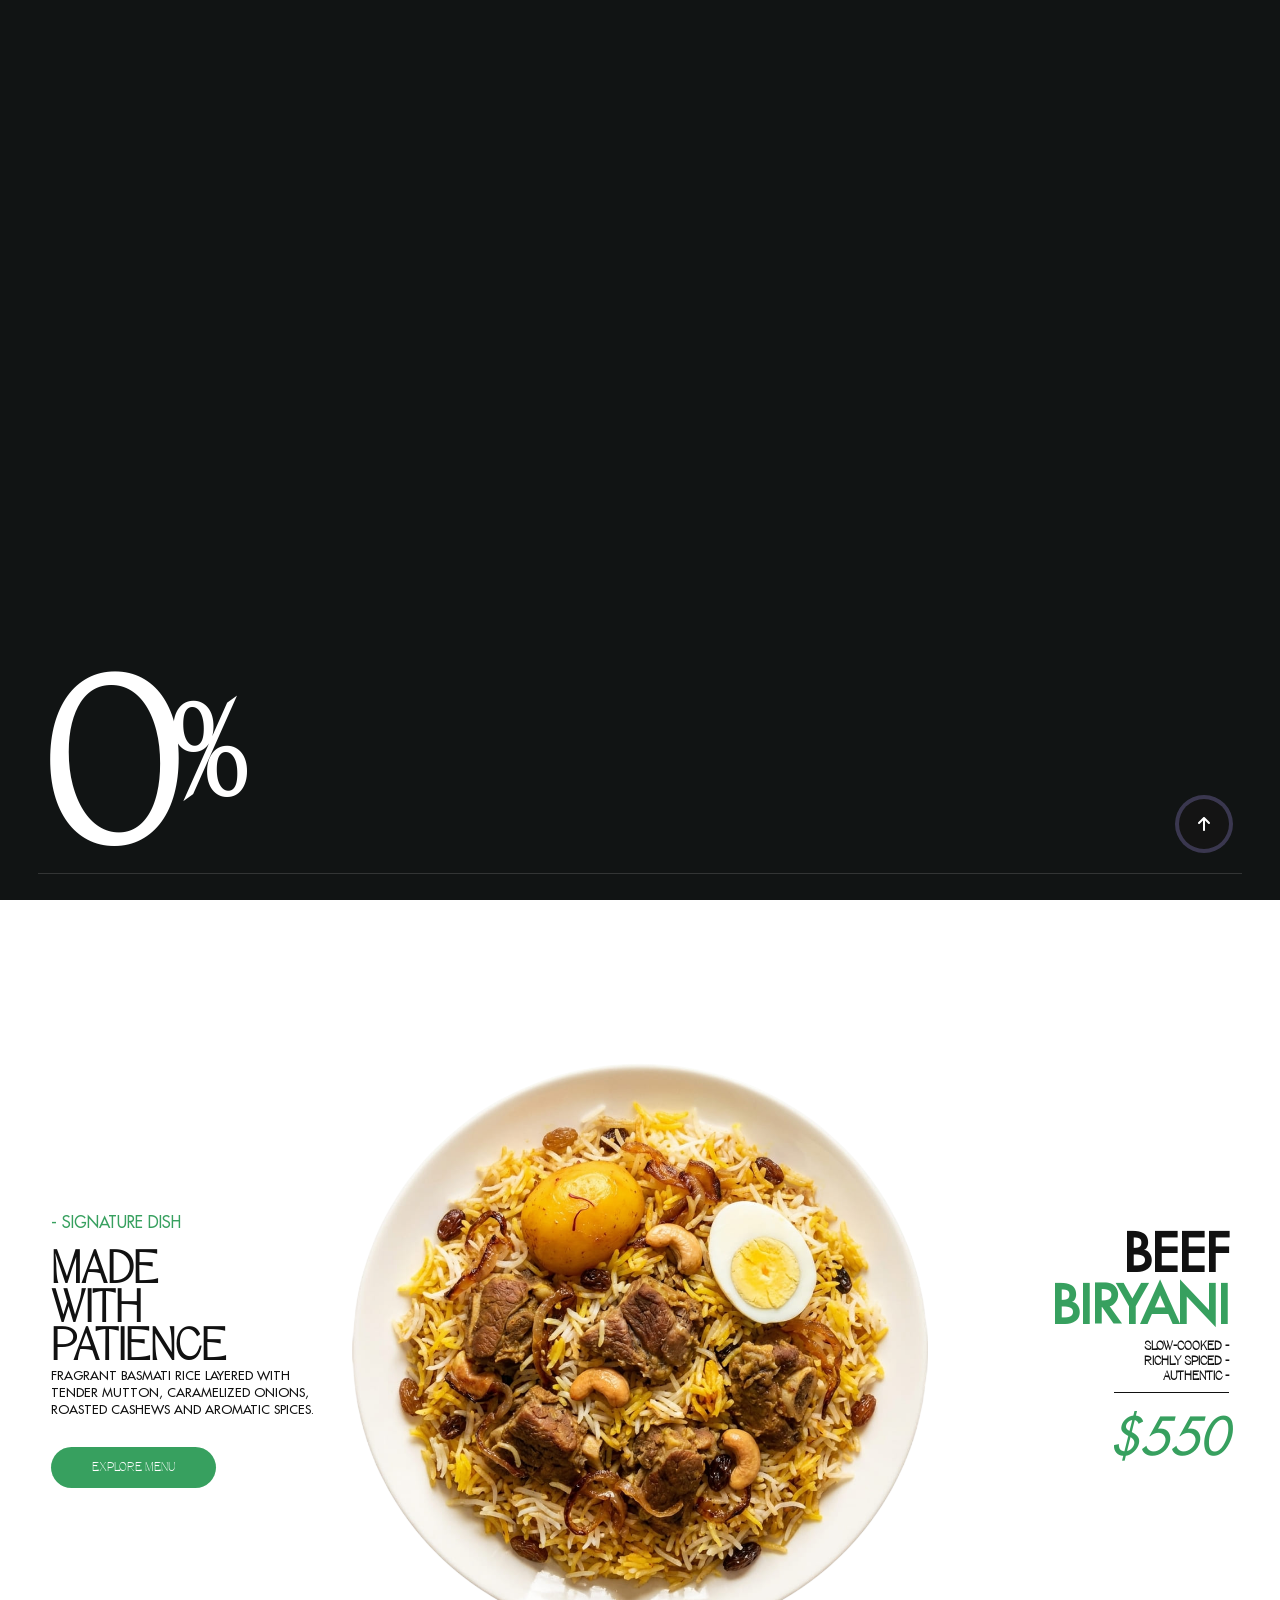
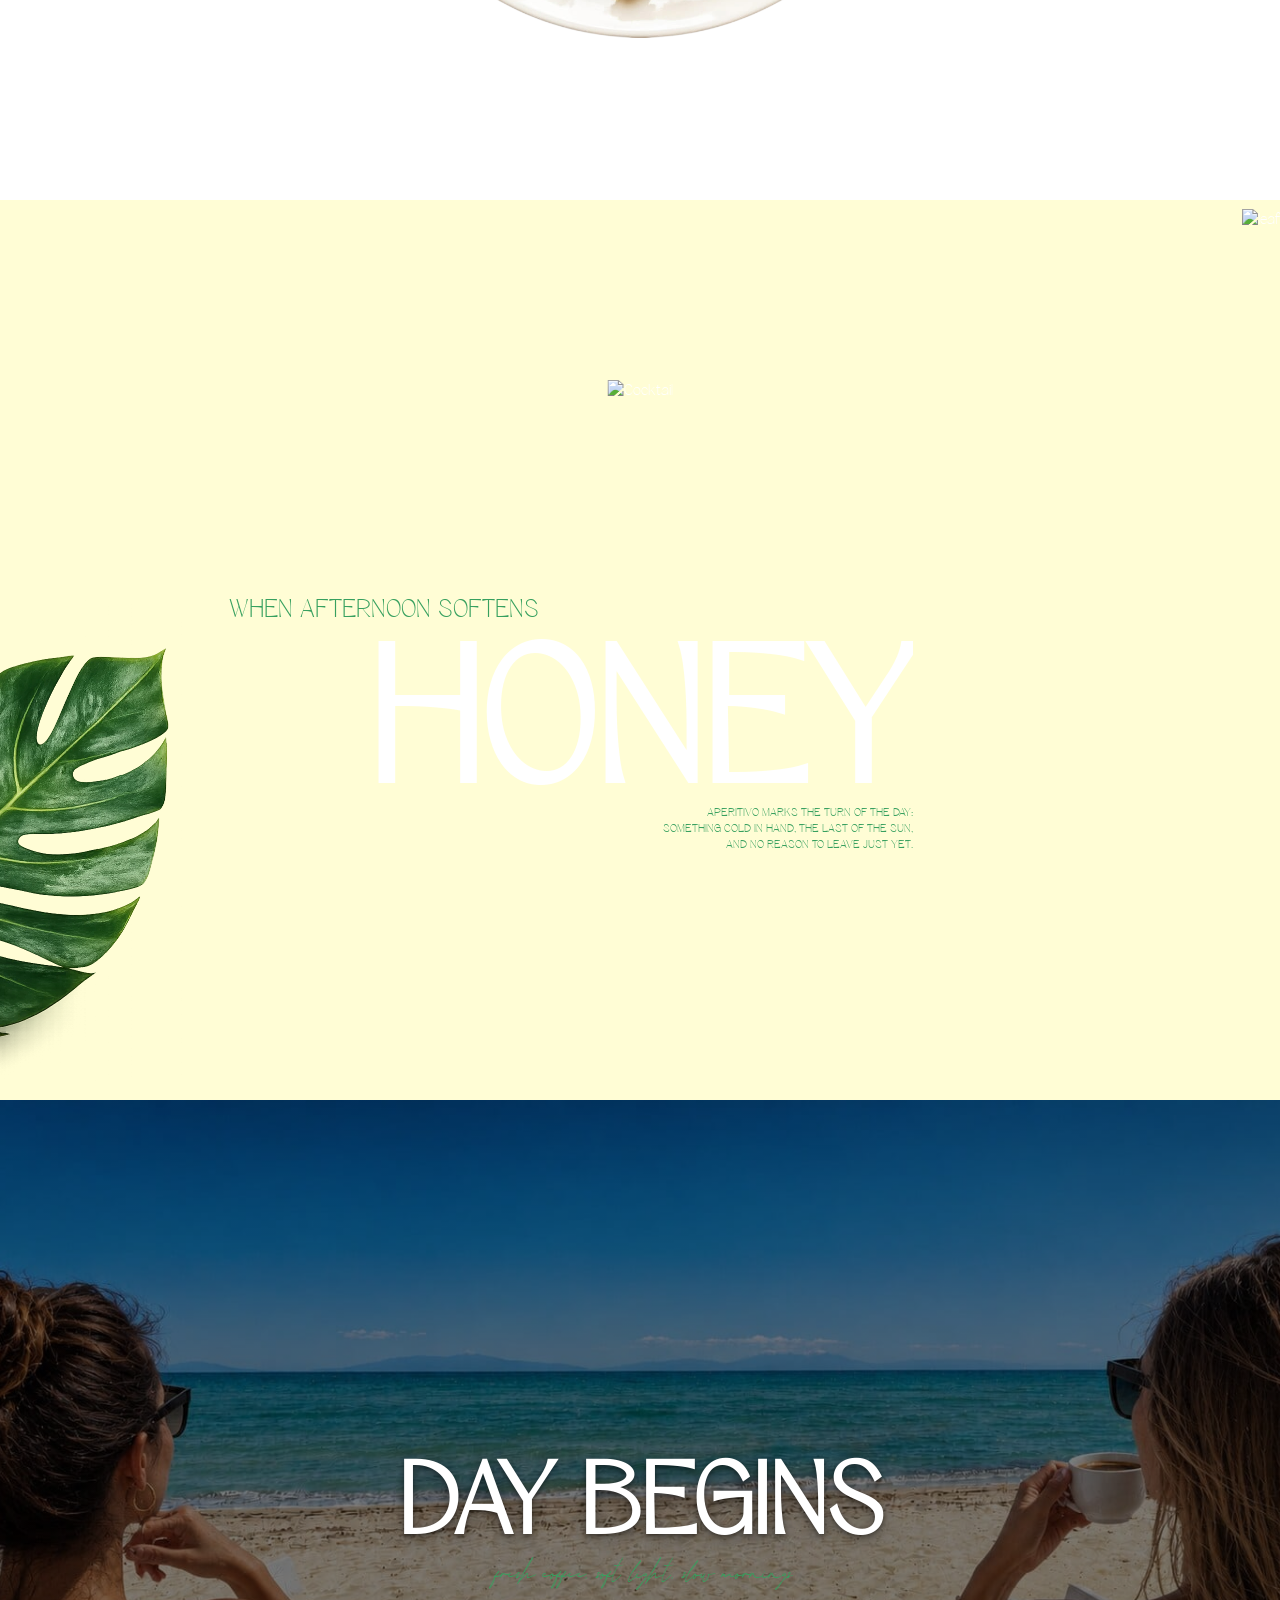
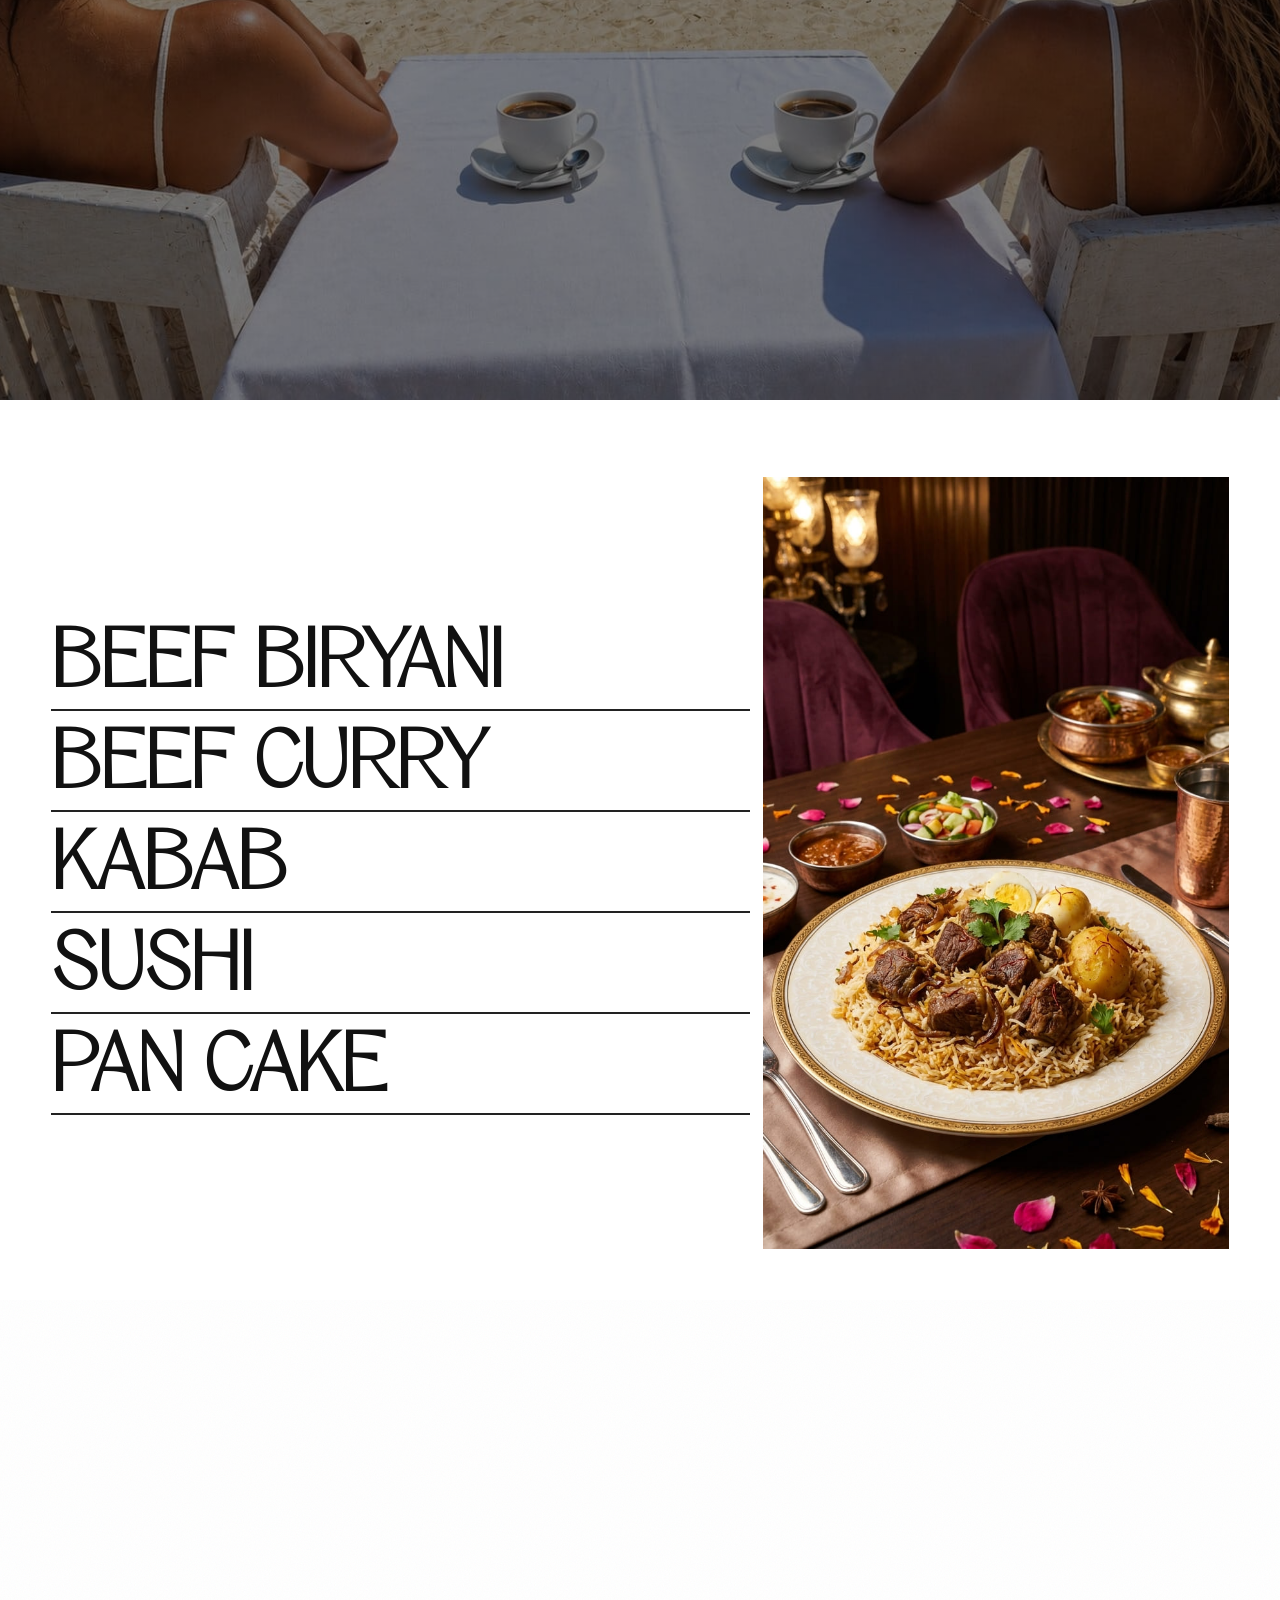
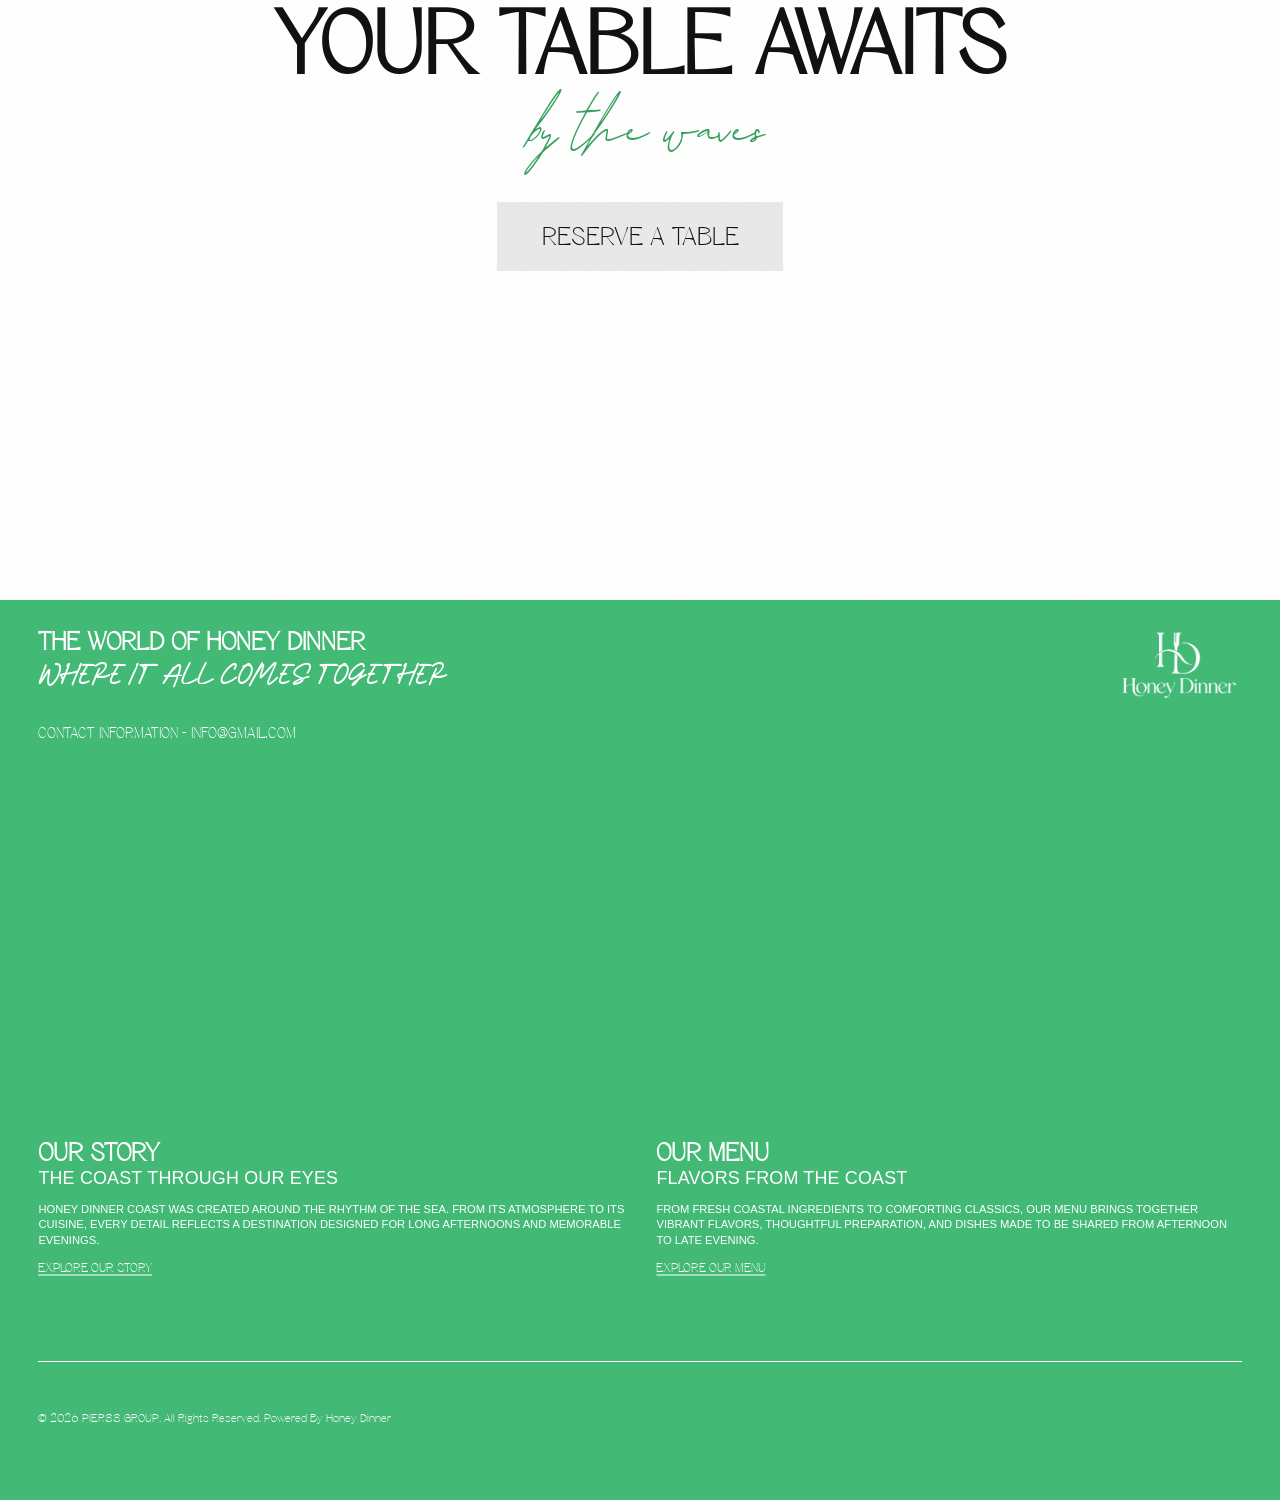
==== commit 702ee90a: "updated nav,responsive nav, mobile nav, adding menu, adding full screen slider nav and making it res" ====
--- a/index.html
+++ b/index.html
@@ -36,6 +36,29 @@
     </div>
 
     <main>
+      <!-- back to top------------------ -->
+
+      <a href="#home" class="back-to-top">
+          <button class="top">
+        <svg class="svgIcon" viewBox="0 0 384 512">
+          <path
+            d="M214.6 41.4c-12.5-12.5-32.8-12.5-45.3 0l-160 160c-12.5 12.5-12.5 32.8 0 45.3s32.8 12.5 45.3 0L160 141.2V448c0 17.7 14.3 32 32 32s32-14.3 32-32V141.2L329.4 246.6c12.5 12.5 32.8 12.5 45.3 0s12.5-32.8 0-45.3l-160-160z"
+          ></path>
+        </svg>
+      </button>
+    </a>
+      
+
+
+      <div class="full-menu">
+        <div class="menu-wrapper">
+          <h2 class="menu-item"><a href="#">Home</a></h2>
+          <h2 class="menu-item"><a href="#">Our Story</a></h2>
+          <h2 class="menu-item"><a href="#">Menu</a></h2>
+          <h2 class="menu-item"><a href="#">Reservation</a></h2>
+        </div>
+      </div>
+
       <!-- ============================================================
          HOME
          ============================================================ -->
@@ -48,7 +71,16 @@
           <div class="logo">
             <img src="components/images/alogo.png" alt="Honey Dinner" />
           </div>
-          <div class="visit">Reserve A Table</div>
+          <div class="menu-btn magnet">
+            <!-- From Uiverse.io by JulanDeAlb --> 
+            <label class="hamburger">
+              <input type="checkbox">
+              <svg viewBox="0 0 32 32">
+                <path class="line line-top-bottom" d="M27 10 13 10C10.8 10 9 8.2 9 6 9 3.5 10.8 2 13 2 15.2 2 17 3.8 17 6L17 26C17 28.2 18.8 30 21 30 23.2 30 25 28.2 25 26 25 23.8 23.2 22 21 22L7 22"></path>
+                <path class="line" d="M7 16 27 16"></path>
+              </svg>
+            </label>
+          </div>
         </nav>
         <video
           src="components/all videos/hero-video.mp4"
@@ -78,7 +110,7 @@
               Fragrant basmati rice layered with tender mutton, caramelized
               onions, roasted cashews and aromatic spices.
             </p>
-            <a href="#">Explore menu</a>
+            <a href="#" class="magnet-anim">Explore menu</a>
           </div>
           <div class="a-middle">
             <div class="bbr">
@@ -298,6 +330,7 @@
     <script src="https://cdn.jsdelivr.net/npm/gsap@3.13.0/dist/ScrollTrigger.min.js"></script>
     <script src="https://cdn.jsdelivr.net/npm/gsap@3.13.0/dist/SplitText.min.js"></script>
     <script src="https://unpkg.com/lenis@1.3.4/dist/lenis.min.js"></script>
+    <script src="https://cdnjs.cloudflare.com/ajax/libs/three.js/0.155.0/three.min.js"></script>
     <script src="https://unpkg.com/sheryjs/dist/Shery.js"></script>
     <script src="script.js"></script>
   </body>
--- a/style.css
+++ b/style.css
@@ -1,1348 +1,1680 @@
-    /* ============================================================
+/* ============================================================
        ROOT + RESET
        ============================================================ */
-    :root{
-      --white-text: #fff;
-      --dark-text: #111;
-      --uni-text: rgb(55, 160, 95);
-      --sea-green: rgb(55, 160, 95);
-    }
-
-    *{
-      margin: 0;
-      padding: 0;
-      box-sizing: border-box;
-      color: var(--white-text);
-      text-decoration: none;
-      font-family: 'para', sans-serif;
-      -webkit-tap-highlight-color: transparent;
-    }
-
-    @font-face {
-      font-family: 'main';
-      src: url('components/fonts/futuralt-1.ttf') format('truetype');
-      font-weight: normal;
-      font-style: normal;
-      font-display: swap;
-    }
-    @font-face {
-      font-family: 'para';
-      src: url('components/fonts/csbarega-regular.ttf') format('truetype');
-      font-weight: normal;
-      font-style: normal;
-      font-display: swap;
-    }
-    @font-face {
-      font-family: 'sign';
-      src: url('components/fonts/csbellie-italic.ttf') format('truetype');
-      font-weight: normal;
-      font-style: normal;
-      font-display: swap;
-    }
-
-    /* ============================================================
+:root {
+  --white-text: #fff;
+  --dark-text: #111;
+  --uni-text: rgb(55, 160, 95);
+  --sea-green: rgb(55, 160, 95);
+}
+
+* {
+  margin: 0;
+  padding: 0;
+  box-sizing: border-box;
+  color: var(--white-text);
+  text-decoration: none;
+  font-family: "para", sans-serif;
+  -webkit-tap-highlight-color: transparent;
+}
+
+@font-face {
+  font-family: "main";
+  src: url("components/fonts/futuralt-1.ttf") format("truetype");
+  font-weight: normal;
+  font-style: normal;
+  font-display: swap;
+}
+@font-face {
+  font-family: "para";
+  src: url("components/fonts/csbarega-regular.ttf") format("truetype");
+  font-weight: normal;
+  font-style: normal;
+  font-display: swap;
+}
+@font-face {
+  font-family: "sign";
+  src: url("components/fonts/csbellie-italic.ttf") format("truetype");
+  font-weight: normal;
+  font-style: normal;
+  font-display: swap;
+}
+
+/* ============================================================
        SCROLLBAR + GLOBAL OVERFLOW SAFETY
        ============================================================ */
-    html, body {
-      scrollbar-width: none;
-      -ms-overflow-style: none;
-      overflow-x: clip;
-      width: 100%;
-      max-width: 100vw;
-    }
-    html::-webkit-scrollbar,
-    body::-webkit-scrollbar { display: none; }
-
-    html { scrollbar-gutter: stable; }
-
-    body { overflow-x: clip; }
-
-    img{
-      height: 100%;
-      width: 100%;
-      object-fit: cover;
-      display: block;
-    }
-    main { position: relative; }
-
-    /* ============================================================
+html,
+body {
+  scrollbar-width: none;
+  -ms-overflow-style: none;
+  overflow-x: clip;
+  width: 100%;
+  max-width: 100vw;
+}
+html::-webkit-scrollbar,
+body::-webkit-scrollbar {
+  display: none;
+}
+
+html {
+  scrollbar-gutter: stable;
+  scroll-behavior: smooth;
+}
+
+body {
+  overflow-x: clip;
+}
+
+img {
+  height: 100%;
+  width: 100%;
+  object-fit: cover;
+  display: block;
+}
+main {
+  position: relative;
+}
+
+/* back-to-top--------------------------------- */
+
+.back-to-top{
+  position: fixed;
+  bottom: 4vw;
+  right: 4vw;
+  z-index: 9999999999999999;
+}
+
+.top {
+  width: 50px;
+  height: 50px;
+  border-radius: 50%;
+  background-color: rgb(20, 20, 20);
+  border: none;
+  font-weight: 600;
+  display: flex;
+  align-items: center;
+  justify-content: center;
+  box-shadow: 0px 0px 0px 4px rgba(180, 160, 255, 0.253);
+  cursor: pointer;
+  transition-duration: 0.3s;
+  overflow: hidden;
+  position: relative;
+}
+
+.svgIcon {
+  width: 12px;
+  transition-duration: 0.3s;
+}
+
+.svgIcon path {
+  fill: white;
+}
+
+.top:hover {
+  width: 140px;
+  border-radius: 50px;
+  transition-duration: 0.3s;
+  background-color: var(--sea-green);
+  align-items: center;
+}
+
+.top:hover .svgIcon {
+  /* width: 20px; */
+  transition-duration: 0.3s;
+  transform: translateY(-200%);
+}
+
+.top::before {
+  position: absolute;
+  bottom: -20px;
+  content: "Back to Top";
+  color: white;
+  /* transition-duration: .3s; */
+  font-size: 0px;
+}
+
+.top:hover::before {
+  font-size: 13px;
+  opacity: 1;
+  bottom: unset;
+  /* transform: translateY(-30px); */
+  transition-duration: 0.3s;
+}
+
+/* ============================================================
        PAGE LOADER
        ============================================================ */
-    html.is-loading,
-    body.is-loading {
-      overflow: hidden;
-      height: 100%;
-      position: relative;
-    }
-
-    .page-loader {
-      position: fixed;
-      inset: 0;
-      width: 100%;
-      height: 100vh;
-      height: 100svh;
-      z-index: 9999999;
-      background: #111414;
-      overflow: hidden;
-      pointer-events: auto;
-      will-change: transform;
-      user-select: none;
-      -webkit-user-select: none;
-    }
-    .page-loader.is-hidden { pointer-events: none; }
-
-    .loader-percentage {
-      position: absolute;
-      left: 3vw;
-      bottom: 3vw;
-      display: flex;
-      align-items: flex-start;
-      gap: 0;
-      font-weight: 800;
-      letter-spacing: -0.06em;
-      line-height: 0.82;
-      color: #ffffff;
-      font-size: clamp(6rem, 18vw, 22rem);
-      max-width: calc(100vw - 6vw);
-      will-change: transform, opacity;
-    }
-    .loader-number {
-      font-weight: 800;
-      letter-spacing: -0.06em;
-      font-variant-numeric: tabular-nums;
-      font-feature-settings: "tnum";
-    }
-    .loader-symbol {
-      font-size: 0.55em;
-      font-weight: 800;
-      letter-spacing: -0.02em;
-      line-height: 1;
-      align-self: flex-start;
-      margin-top: 0.14em;
-      margin-left: 0.02em;
-    }
-
-    .loader-progress {
-      position: absolute;
-      bottom: 2vw;
-      left: 3vw;
-      width: calc(100% - 6vw);
-      height: 1px;
-      background: rgba(255, 255, 255, 0.14);
-      overflow: hidden;
-      will-change: opacity;
-    }
-    .loader-progress span {
-      display: block;
-      height: 100%;
-      width: 100%;
-      background: #ffffff;
-      transform: scaleX(0);
-      transform-origin: left center;
-      will-change: transform;
-    }
-
-    @media (max-width: 1024px) {
-      .loader-percentage { left: 4vw; bottom: 5vw; font-size: clamp(5rem, 20vw, 16rem); }
-      .loader-progress   { left: 4vw; bottom: 3.5vw; width: calc(100% - 8vw); }
-    }
-    @media (max-width: 767px) {
-      .loader-percentage { left: 6vw; bottom: 8vw; font-size: clamp(4.5rem, 24vw, 11rem); letter-spacing: -0.055em; }
-      .loader-progress   { left: 6vw; bottom: 5.5vw; width: calc(100% - 12vw); }
-    }
-    @media (max-width: 420px) {
-      .loader-percentage { left: 5vw; bottom: 9vw; font-size: clamp(4rem, 26vw, 9rem); letter-spacing: -0.05em; }
-      .loader-progress   { left: 5vw; bottom: 6.5vw; width: calc(100% - 10vw); }
-    }
-
-    @media (prefers-reduced-motion: reduce) {
-      .loader-percentage,
-      .loader-progress span {
-        transition: none !important;
-        animation: none !important;
-      }
-    }
-
-    /* ============================================================
+html.is-loading,
+body.is-loading {
+  overflow: hidden;
+  height: 100%;
+  position: relative;
+}
+
+.page-loader {
+  position: fixed;
+  inset: 0;
+  width: 100%;
+  height: 100vh;
+  height: 100svh;
+  z-index: 9999999;
+  background: #111414;
+  overflow: hidden;
+  pointer-events: auto;
+  will-change: transform;
+  user-select: none;
+  -webkit-user-select: none;
+}
+.page-loader.is-hidden {
+  pointer-events: none;
+}
+
+.loader-percentage {
+  position: absolute;
+  left: 3vw;
+  bottom: 3vw;
+  display: flex;
+  align-items: flex-start;
+  gap: 0;
+  font-weight: 800;
+  letter-spacing: -0.06em;
+  line-height: 0.82;
+  color: #ffffff;
+  font-size: clamp(6rem, 18vw, 22rem);
+  max-width: calc(100vw - 6vw);
+  will-change: transform, opacity;
+}
+.loader-number {
+  font-weight: 800;
+  letter-spacing: -0.06em;
+  font-variant-numeric: tabular-nums;
+  font-feature-settings: "tnum";
+}
+.loader-symbol {
+  font-size: 0.55em;
+  font-weight: 800;
+  letter-spacing: -0.02em;
+  line-height: 1;
+  align-self: flex-start;
+  margin-top: 0.14em;
+  margin-left: 0.02em;
+}
+
+.loader-progress {
+  position: absolute;
+  bottom: 2vw;
+  left: 3vw;
+  width: calc(100% - 6vw);
+  height: 1px;
+  background: rgba(255, 255, 255, 0.14);
+  overflow: hidden;
+  will-change: opacity;
+}
+.loader-progress span {
+  display: block;
+  height: 100%;
+  width: 100%;
+  background: #ffffff;
+  transform: scaleX(0);
+  transform-origin: left center;
+  will-change: transform;
+}
+
+@media (max-width: 1024px) {
+  .loader-percentage {
+    left: 4vw;
+    bottom: 5vw;
+    font-size: clamp(5rem, 20vw, 16rem);
+  }
+  .loader-progress {
+    left: 4vw;
+    bottom: 3.5vw;
+    width: calc(100% - 8vw);
+  }
+}
+@media (max-width: 767px) {
+  .loader-percentage {
+    left: 6vw;
+    bottom: 8vw;
+    font-size: clamp(4.5rem, 24vw, 11rem);
+    letter-spacing: -0.055em;
+  }
+  .loader-progress {
+    left: 6vw;
+    bottom: 5.5vw;
+    width: calc(100% - 12vw);
+  }
+}
+@media (max-width: 420px) {
+  .loader-percentage {
+    left: 5vw;
+    bottom: 9vw;
+    font-size: clamp(4rem, 26vw, 9rem);
+    letter-spacing: -0.05em;
+  }
+  .loader-progress {
+    left: 5vw;
+    bottom: 6.5vw;
+    width: calc(100% - 10vw);
+  }
+}
+
+@media (prefers-reduced-motion: reduce) {
+  .loader-percentage,
+  .loader-progress span {
+    transition: none !important;
+    animation: none !important;
+  }
+}
+
+/* ============================================================
        NAV
        ============================================================ */
-    nav{
-      position: absolute;
-      left: 0;
-      top: 0;
-      width: 100%;
-      display: flex;
-      justify-content: space-between;
-      align-items: center;
-      font-family: 'para';
-      font-weight: 300;
-      padding: 2.5rem 4vw;
-      z-index: 99999;
-      gap: 10px;
-    }
-    nav .logo{
-      height: 4rem;
-      width: 8rem;
-      transform: scale(1.3);
-      margin-top: -1rem;
-      margin-right: 9vw;
-      z-index: 99999;
-      flex-shrink: 0;
-    }
-    nav .logo img{ height: 100%; width: 100%; object-fit: cover; }
-
-    nav .sections{
-      display: flex;
-      gap: 2.5rem;
-      letter-spacing: 0.08rem;
-      
-    }
-    nav .sections a{
-      cursor: pointer;
-      padding: 0.8rem 2.5rem;
-      background: rgba(255, 255, 255, 0.01);
-      backdrop-filter: blur(2px);
-      -webkit-backdrop-filter: blur(2px);
-      border: 1px solid rgba(255, 255, 255, 0.15);
-      box-shadow: 0 8px 32px rgba(0, 0, 0, 0.2);
-      border-radius: 0.4rem;
-        text-transform: uppercase;
-      transition: 0.3s ease;
-      white-space: nowrap;
-    }
-    nav .visit{
-      cursor: pointer;
-      padding: 0.8rem 2.5rem;
-      background: rgba(255, 255, 255, 0.01);
-      backdrop-filter: blur(2px);
-      -webkit-backdrop-filter: blur(2px);
-      border: 1px solid rgba(255, 255, 255, 0.15);
-      box-shadow: 0 8px 32px rgba(0, 0, 0, 0.2);
-      border-radius: 0.4rem;
-      letter-spacing: 0.08rem;
-        text-transform: uppercase;
-      transition: 0.3s ease;
-      white-space: nowrap;
-    }
-    .visit:hover,
-    nav .sections a:hover {
-      backdrop-filter: blur(20px);
-      -webkit-backdrop-filter: blur(20px);
-    }
-
-    @media (max-width: 768px) {
-      nav { padding: 1.2rem 4vw; gap: 8px; }
-      nav .sections { gap: 8px; }
-      nav .sections a,
-      nav .visit {
-        padding: 0.5rem 0.9rem;
-        font-size: 11px;
-        letter-spacing: 0.05rem;
-        backdrop-filter: none;
-        -webkit-backdrop-filter: none;
-        background: rgba(0, 0, 0, 0.35);
-      }
-      nav .logo {
-        height: 2.4rem;
-        width: 5rem;
-        margin-right: 0;
-        transform: scale(1);
-        margin-top: 0;
-      }
-    }
-    @media (max-width: 420px) {
-      nav .sections a,
-      nav .visit { padding: 0.4rem 0.7rem; font-size: 10px; }
-      nav .logo { height: 2rem; width: 4rem; }
-    }
-
-    /* ============================================================
+nav {
+  position: absolute;
+  left: 0;
+  top: 0;
+  width: 100%;
+  display: flex;
+  justify-content: space-between;
+  align-items: center;
+  font-family: "para";
+  font-weight: 300;
+  padding: 2.5rem 4vw;
+  z-index: 99999;
+  gap: 10px;
+}
+nav .logo {
+  height: 4rem;
+  width: 8rem;
+  transform: scale(1.3);
+  margin-top: -1rem;
+  margin-right: 9vw;
+  z-index: 99999;
+  flex-shrink: 0;
+}
+nav .logo img {
+  height: 100%;
+  width: 100%;
+  object-fit: cover;
+}
+
+nav .sections {
+  display: flex;
+  gap: 2.5rem;
+  letter-spacing: 0.08rem;
+}
+nav .sections a {
+  cursor: pointer;
+  padding: 0.8rem 2.5rem;
+  background: rgba(255, 255, 255, 0.01);
+  backdrop-filter: blur(2px);
+  -webkit-backdrop-filter: blur(2px);
+  border: 1px solid rgba(255, 255, 255, 0.15);
+  box-shadow: 0 8px 32px rgba(0, 0, 0, 0.2);
+  border-radius: 0.4rem;
+  text-transform: uppercase;
+  transition: 0.3s ease;
+  white-space: nowrap;
+}
+
+/* From Uiverse.io by JulanDeAlb */
+.hamburger {
+  cursor: pointer;
+}
+
+.hamburger input {
+  display: none;
+}
+
+.hamburger svg {
+  /* The size of the SVG defines the overall size */
+  height: 3em;
+  /* Define the transition for transforming the SVG */
+  transition: transform 600ms cubic-bezier(0.4, 0, 0.2, 1);
+}
+
+.line {
+  fill: none;
+  stroke: white;
+  stroke-linecap: round;
+  stroke-linejoin: round;
+  stroke-width: 3;
+  /* Define the transition for transforming the Stroke */
+  transition:
+    stroke-dasharray 600ms cubic-bezier(0.4, 0, 0.2, 1),
+    stroke-dashoffset 600ms cubic-bezier(0.4, 0, 0.2, 1);
+}
+
+.line-top-bottom {
+  stroke-dasharray: 12 63;
+}
+
+.hamburger input:checked + svg {
+  transform: rotate(-45deg);
+}
+
+.hamburger input:checked + svg .line-top-bottom {
+  stroke-dasharray: 20 300;
+  stroke-dashoffset: -32.42;
+}
+
+/* full menu----------------------------------------------- */
+
+.full-menu {
+  height: 100vh;
+  height: 100svh;
+  /* Consider using 100% or fit-content here instead of clamp for a menu */
+  width: clamp(30rem, 35%, 30%);
+  background-color: var(--sea-green);
+  display: flex;
+  justify-content: center;
+  align-items: center;
+  text-transform: uppercase;
+  z-index: 999;
+
+  position: fixed;
+  top: 0;
+  left: 0;
+  padding: 2rem 2rem;
+
+  /* Keep the menu off-canvas until the toggle is checked. */
+  transform: translateX(-100%);
+  transition: transform 0.4s ease;
+}
+
+.menu-open {
+  transform: translateX(0%);
+}
+
+.menu-wrapper h2 {
+  font-size: clamp(4rem, 4vw, 4.5rem);
+  cursor: pointer;
+  position: relative;
+  border-bottom: 2px solid var(--white-text);
+  z-index: 1;
+  padding: 0 1vw;
+}
+.menu-wrapper h2::before {
+  content: "";
+  position: absolute;
+  left: 0;
+  bottom: 0;
+  height: 100%;
+  width: 100%;
+  z-index: -1;
+
+  transform: scaleY(0);
+  background-color: rgba(38, 116, 72, 0.651);
+  transition: 0.3s ease-in;
+  transform-origin: bottom;
+}
+.menu-wrapper h2:hover::before {
+  transform: scaleY(1);
+}
+
+@media (max-width: 1024px) {
+  nav .sections {
+    display: none;
+  }
+}
+@media (max-width: 768px) {
+  nav {
+    padding: 1.2rem 4vw;
+    gap: 8px;
+  }
+  nav .sections {
+    gap: 8px;
+  }
+  nav .sections a,
+  nav .visit {
+    padding: 0.5rem 0.9rem;
+    font-size: 11px;
+    letter-spacing: 0.05rem;
+    backdrop-filter: none;
+    -webkit-backdrop-filter: none;
+    background: rgba(0, 0, 0, 0.35);
+  }
+  nav .logo {
+    height: 2.4rem;
+    width: 5rem;
+    margin-right: 0;
+    transform: scale(1);
+    margin-top: 0;
+  }
+}
+@media (max-width: 420px) {
+  nav .sections a,
+  nav .visit {
+    padding: 0.4rem 0.7rem;
+    font-size: 10px;
+  }
+  nav .logo {
+    height: 2rem;
+    width: 4rem;
+  }
+}
+
+/* ============================================================
        HOME
        ============================================================ */
-    .home{
-      position: relative;
-      height: 100vh;
-      min-height: 100svh;
-      width: 100%;
-      padding: 1rem;
-      overflow: hidden;
-    }
-    .home video{
-      position: absolute;
-      left: 0;
-      top: 0;
-      z-index: -1;
-      height: 100%;
-      width: 100%;
-      object-fit: cover;
-      filter: brightness(50%);
-      transition: 0.4s ease;
-    }
-
-    .home .hero-content{
-      height: 100%;
-      width: 100%;
-      display: flex;
-      flex-direction: column;
-      justify-content: flex-end;
-      align-items: center;
-      text-transform: uppercase;
-      padding: 1vw 3rem 4vw 3rem;
-    }
-    .home .hero-content h1{
-      font-family: 'main';
-      font-size: clamp(1.4rem, 9vw, 10rem);
-      line-height: 8.3vw;
-      white-space: nowrap;
-      display: inline-block;
-      overflow: hidden;
-      max-width: 100%;
-      transition: 0.3s ease;
-    }
-    .home .hero-content p{
-      font-size: clamp(0.6rem, 4.2vw, 4.9rem);
-      margin-right: 51vw;
-      white-space: nowrap;
-    }
-    @media (max-width: 1024px) {
-      .home .hero-content p{ margin-right: 45vw; }
-    }
-    @media (max-width: 480px) {
-      .home .hero-content { padding: 1vw 1rem 8vw 1rem; }
-      .home .hero-content h1{
-        font-size: clamp(1.3rem, 8.5vw, 3rem);
-        line-height: 1.05;
-        letter-spacing: -0.02em;
-        white-space: nowrap;
-      }
-      .home .hero-content p{
-        font-size: clamp(0.55rem, 3.2vw, 1rem);
-        margin-right: 0;
-        text-align: center;
-        width: 100%;
-        white-space: normal;
-      }
-    }
-    @media (max-width: 360px) {
-      .home .hero-content h1{
-        font-size: 1.2rem;
-        line-height: 1.1;
-      }
-    }
-
-    /* ============================================================
+.home {
+  position: relative;
+  height: 100vh;
+  min-height: 100svh;
+  width: 100%;
+  padding: 1rem;
+  overflow: hidden;
+}
+.home video {
+  position: absolute;
+  left: 0;
+  top: 0;
+  z-index: -1;
+  height: 100%;
+  width: 100%;
+  object-fit: cover;
+  filter: brightness(50%);
+  transition: 0.4s ease;
+}
+
+.home .hero-content {
+  height: 100%;
+  width: 100%;
+  display: flex;
+  flex-direction: column;
+  justify-content: flex-end;
+  align-items: center;
+  text-transform: uppercase;
+  padding: 1vw 3rem 4vw 3rem;
+}
+.home .hero-content h1 {
+  font-family: "main";
+  font-size: clamp(1.4rem, 9vw, 10rem);
+  line-height: 8.3vw;
+  white-space: nowrap;
+  display: inline-block;
+  overflow: hidden;
+  max-width: 100%;
+  transition: 0.3s ease;
+}
+.home .hero-content p {
+  font-size: clamp(0.6rem, 4.2vw, 4.9rem);
+  margin-right: 51vw;
+  white-space: nowrap;
+}
+@media (max-width: 1024px) {
+  .home .hero-content p {
+    margin-right: 45vw;
+  }
+}
+@media (max-width: 480px) {
+  .home .hero-content {
+    padding: 1vw 1rem 8vw 1rem;
+  }
+  .home .hero-content h1 {
+    font-size: clamp(1.3rem, 8.5vw, 3rem);
+    line-height: 1.05;
+    letter-spacing: -0.02em;
+    white-space: nowrap;
+  }
+  .home .hero-content p {
+    font-size: clamp(0.55rem, 3.2vw, 1rem);
+    margin-right: 0;
+    text-align: center;
+    width: 100%;
+    white-space: normal;
+  }
+}
+@media (max-width: 360px) {
+  .home .hero-content h1 {
+    font-size: 1.2rem;
+    line-height: 1.1;
+  }
+}
+
+/* ============================================================
        ABOUT
        ============================================================ */
-    .about{
-      min-height: 100vh;
-      min-height: 100svh;
-      width: 100%;
-      background-color: #fff;
-      color: var(--dark-text);
-      position: relative;
-    }
-    .about .about-content{
-      height: 100vh;
-      height: 100svh;
-      width: 100%;
-      padding: 1vw 3vw;
-      position: relative;
-      display: flex;
-    }
-
-    .about-content .a-left span{
-      color: var(--uni-text);
-      font-family: 'main';
-    }
-    .about-content .a-left{
-      height: 100%;
-      width: 25%;
-      padding: 1vw 1vw;
-      display: flex;
-      flex-direction: column;
-      justify-content: center;
-      gap: 1rem;
-      text-transform: uppercase;
-      transition: 0.3s ease;
-    }
-    .about-content .a-left h2{
-      font-family: 'para';
-      font-size: clamp(1rem, 3.5vw, 5rem);
-      color: var(--dark-text);
-      line-height: 3vw;
-    }
-    .about-content .a-left p{
-      font-size: clamp(0.7rem, 1vw, 2rem);
-      font-weight: 100;
-      font-family: 'main';
-      margin-top: -1vw;
-      color: var(--dark-text);
-    }
-    .about-content .a-left a{
-      cursor: pointer;
-      background: var(--uni-text);
-      border-radius: 4rem;
-      padding: 1vw 3vw;
-      margin-top: 1vw;
-      width: 60%;
-      font-size: clamp(0.7rem, 1vw, 2rem);
-      transition: 0.5s ease;
-      color: var(--white-text);
-      white-space: nowrap;
-      text-align: center;
-    }
-    .about-content .a-left a:hover{
-      background: rgb(19, 238, 114);
-      transform: translateY(-3px);
-      color: var(--dark-text);
-    }
-    .about-content .a-middle{
-      height: 100%;
-      width: 50%;
-      display: flex;
-      align-items: flex-end;
-      justify-content: center;
-      position: relative;
-    }
-    .about-content .a-middle .bbr{
-      height: 45vw;
-      display: inline-block;
-      width: 45vw;
-      position: absolute;
-      left: 50%;
-      top: 50%;
-      transform: translate(-50%, -50%);
-    }
-    .about-content .a-middle .bbr img{
-      width: 100%;
-      height: 100%;
-      object-fit: cover;
-    }
-    .about-content .a-right{
-      height: 100%;
-      width: 25%;
-      display: flex;
-      flex-direction: column;
-      justify-content: center;
-      align-items: flex-end;
-      gap: 0.5rem;
-      padding: 0 1vw;
-      text-transform: uppercase;
-      transition: 0.3s ease;
-    }
-    .about-content .a-right h2 {
-      font-family: 'main';
-      color: var(--dark-text);
-      text-align: right;
-      font-size: clamp(1rem, 4vw, 5rem);
-      line-height: 4vw;
-    }
-    .about-content .a-right h2 span{
-      font-family: 'main';
-      font-size: clamp(1rem, 4vw, 5rem);
-      color: var(--uni-text);
-    }
-    .about-content .a-right span{
-      font-size: clamp(0.7rem, 1vw, 2rem);
-      font-weight: 600;
-      color: var(--dark-text);
-    }
-    .about-content .a-right .in-span{
-      display: flex;
-      flex-direction: column;
-      align-items: flex-end;
-    }
-    .about-content .a-right .ar-line{
-      height: 1px;
-      width: 115px;
-      background-color: var(--dark-text);
-    }
-    .about-content .a-right h5{
-      font-size: clamp(1rem, 4vw, 5rem);
-      color: var(--uni-text);
-      font-family: 'main';
-      font-weight: 100;
-      font-style: italic;
-    }
-
-    /* About — mobile: stack vertically, no clip-path conflict */
-    @media (max-width: 768px) {
-      .about {
-        min-height: 100svh;
-        overflow: hidden;
-      }
-      .about .about-content {
-        display: flex;
-        flex-direction: column;
-        padding: 90px 5vw 40px;
-        gap: 24px;
-        min-height: 100svh;
-        height: auto;
-        overflow: visible;
-      }
-
-      .about-content .a-left,
-      .about-content .a-right,
-      .about-content .a-middle {
-        position: static;
-        width: 100%;
-        height: auto;
-        transform: none;
-        padding: 0;
-        text-align: left;
-        clip-path: none !important;
-      }
-
-      .about-content .a-left {
-        display: flex;
-        flex-direction: column;
-        gap: 8px;
-        order: 1;
-      }
-
-      .about-content .a-middle {
-        order: 2;
-        display: flex;
-        justify-content: center;
-        pointer-events: none;
-        min-height: 60vw;
-        position: relative;
-      }
-
-      .about-content .a-middle .bbr {
-        position: relative;
-        left: auto;
-        top: auto;
-        transform: none;
-        width: 70vw;
-        height: 70vw;
-        max-width: 320px;
-        max-height: 320px;
-        margin: 0 auto;
-      }
-
-      .about-content .a-right {
-        order: 3;
-        display: flex;
-        flex-direction: column;
-        align-items: flex-start;
-        gap: 6px;
-      }
-
-      .about-content .a-left > span { font-size: 11px; }
-      .about-content .a-left h2 {
-        font-size: clamp(2rem, 11vw, 3.2rem);
-        line-height: 0.9;
-      }
-      .about-content .a-left p {
-        max-width: 92%;
-        font-size: 13px;
-        line-height: 1.5;
-        margin-top: 4px;
-      }
-      .about-content .a-left a {
-        padding: 10px 22px;
-        font-size: 12px;
-        width: auto;
-        align-self: flex-start;
-      }
-
-      .about-content .a-right h2,
-      .about-content .a-right h2 span {
-        font-size: clamp(1.8rem, 10vw, 2.8rem);
-        line-height: 1;
-        text-align: left;
-      }
-      .about-content .a-right span { font-size: 11px; }
-      .about-content .a-right .in-span { align-items: flex-start; }
-      .about-content .a-right h5 { font-size: clamp(1.6rem, 8vw, 2.4rem); }
-      .about-content .a-right .ar-line { width: 70px; }
-    }
-
-    /* ============================================================
+.about {
+  min-height: 100vh;
+  min-height: 100svh;
+  width: 100%;
+  background-color: #fff;
+  color: var(--dark-text);
+  position: relative;
+}
+.about .about-content {
+  height: 100vh;
+  height: 100svh;
+  width: 100%;
+  padding: 1vw 3vw;
+  position: relative;
+  display: flex;
+}
+
+.about-content .a-left span {
+  color: var(--uni-text);
+  font-family: "main";
+}
+.about-content .a-left {
+  height: 100%;
+  width: 25%;
+  padding: 1vw 1vw;
+  display: flex;
+  flex-direction: column;
+  justify-content: center;
+  gap: 1rem;
+  text-transform: uppercase;
+  transition: 0.3s ease;
+}
+.about-content .a-left h2 {
+  font-family: "para";
+  font-size: clamp(1rem, 3.5vw, 5rem);
+  color: var(--dark-text);
+  line-height: 3vw;
+}
+.about-content .a-left p {
+  font-size: clamp(0.7rem, 1vw, 2rem);
+  font-weight: 100;
+  font-family: "main";
+  margin-top: -1vw;
+  color: var(--dark-text);
+}
+.about-content .a-left a {
+  cursor: pointer;
+  background: var(--uni-text);
+  border-radius: 4rem;
+  padding: 1vw 3vw;
+  margin-top: 1vw;
+  width: 60%;
+  font-size: clamp(0.7rem, 1vw, 2rem);
+  transition: 0.5s ease;
+  color: var(--white-text);
+  white-space: nowrap;
+  text-align: center;
+}
+.about-content .a-left a:hover {
+  background: rgb(19, 238, 114);
+  transform: translateY(-3px);
+  color: var(--dark-text);
+}
+.about-content .a-middle {
+  height: 100%;
+  width: 50%;
+  display: flex;
+  align-items: flex-end;
+  justify-content: center;
+  position: relative;
+}
+.about-content .a-middle .bbr {
+  height: 45vw;
+  display: inline-block;
+  width: 45vw;
+  position: absolute;
+  left: 50%;
+  top: 50%;
+  transform: translate(-50%, -50%);
+}
+.about-content .a-middle .bbr img {
+  width: 100%;
+  height: 100%;
+  object-fit: cover;
+}
+.about-content .a-right {
+  height: 100%;
+  width: 25%;
+  display: flex;
+  flex-direction: column;
+  justify-content: center;
+  align-items: flex-end;
+  gap: 0.5rem;
+  padding: 0 1vw;
+  text-transform: uppercase;
+  transition: 0.3s ease;
+}
+.about-content .a-right h2 {
+  font-family: "main";
+  color: var(--dark-text);
+  text-align: right;
+  font-size: clamp(1rem, 4vw, 5rem);
+  line-height: 4vw;
+}
+.about-content .a-right h2 span {
+  font-family: "main";
+  font-size: clamp(1rem, 4vw, 5rem);
+  color: var(--uni-text);
+}
+.about-content .a-right span {
+  font-size: clamp(0.7rem, 1vw, 2rem);
+  font-weight: 600;
+  color: var(--dark-text);
+}
+.about-content .a-right .in-span {
+  display: flex;
+  flex-direction: column;
+  align-items: flex-end;
+}
+.about-content .a-right .ar-line {
+  height: 1px;
+  width: 115px;
+  background-color: var(--dark-text);
+}
+.about-content .a-right h5 {
+  font-size: clamp(1rem, 4vw, 5rem);
+  color: var(--uni-text);
+  font-family: "main";
+  font-weight: 100;
+  font-style: italic;
+}
+
+/* About — mobile: stack vertically, no clip-path conflict */
+@media (max-width: 768px) {
+  .about {
+    min-height: 100svh;
+    overflow: hidden;
+  }
+  .about .about-content {
+    display: flex;
+    flex-direction: column;
+    padding: 90px 5vw 40px;
+    gap: 24px;
+    min-height: 100svh;
+    height: auto;
+    overflow: visible;
+  }
+
+  .about-content .a-left,
+  .about-content .a-right,
+  .about-content .a-middle {
+    position: static;
+    width: 100%;
+    height: auto;
+    transform: none;
+    padding: 0;
+    text-align: left;
+    clip-path: none !important;
+  }
+
+  .about-content .a-left {
+    display: flex;
+    flex-direction: column;
+    gap: 8px;
+    order: 1;
+  }
+
+  .about-content .a-middle {
+    order: 2;
+    display: flex;
+    justify-content: center;
+    pointer-events: none;
+    min-height: 60vw;
+    position: relative;
+  }
+
+  .about-content .a-middle .bbr {
+    position: relative;
+    left: auto;
+    top: auto;
+    transform: none;
+    width: 70vw;
+    height: 70vw;
+    max-width: 320px;
+    max-height: 320px;
+    margin: 0 auto;
+  }
+
+  .about-content .a-right {
+    order: 3;
+    display: flex;
+    flex-direction: column;
+    align-items: flex-start;
+    gap: 6px;
+  }
+
+  .about-content .a-left > span {
+    font-size: 11px;
+  }
+  .about-content .a-left h2 {
+    font-size: clamp(2rem, 11vw, 3.2rem);
+    line-height: 0.9;
+  }
+  .about-content .a-left p {
+    max-width: 92%;
+    font-size: 13px;
+    line-height: 1.5;
+    margin-top: 4px;
+  }
+  .about-content .a-left a {
+    padding: 10px 22px;
+    font-size: 12px;
+    width: auto;
+    align-self: flex-start;
+  }
+
+  .about-content .a-right h2,
+  .about-content .a-right h2 span {
+    font-size: clamp(1.8rem, 10vw, 2.8rem);
+    line-height: 1;
+    text-align: left;
+  }
+  .about-content .a-right span {
+    font-size: 11px;
+  }
+  .about-content .a-right .in-span {
+    align-items: flex-start;
+  }
+  .about-content .a-right h5 {
+    font-size: clamp(1.6rem, 8vw, 2.4rem);
+  }
+  .about-content .a-right .ar-line {
+    width: 70px;
+  }
+}
+
+/* ============================================================
        DRINK
        ============================================================ */
-    .drink{
-      height: 100vh;
-      min-height: 100svh;
-      width: 100%;
-      background-color: #fffdd0e1;
-      position: relative;
-      display: flex;
-      justify-content: center;
-      align-items: center;
-      padding-top: 8vw;
-      overflow: hidden;
-    }
-    .drink .glass{
-      position: absolute;
-      left: 50%;
-      top: 52%;
-      transform: translate(-50%, -50%);
-      height: clamp(30rem, 45vw, 49rem);
-      width: auto;
-      max-width: 90vw;
-      z-index: 2;
-      pointer-events: none;
-      z-index: 9;
-      transition: 0.7s ease;
-    }
-    .drink .glass img{
-      height: 100%;
-      width: 100%;
-      object-fit: contain;
-    }
-
-    .drink .text-area{
-      position: relative;
-      text-transform: uppercase;
-      text-align: center;
-      z-index: 3;
-    }
-    .drink .text-area h1{
-      font-size: clamp(8rem, 15vw, 16rem);
-      line-height: 0.95;
-      white-space: nowrap;
-      overflow: hidden;
-    }
-    .drink .text-area h1 div{
-      font-size: clamp(8rem, 15vw, 16rem);
-      line-height: 0.95;
-      text-align: center;
-      color: var(--uni-text);
-      white-space: nowrap;
-    }
-    .drink .text-area span{
-      font-size: clamp(1.3rem, 2vw, 3vw);
-      margin-left: -40vw;
-      color: var(--uni-text);
-      display: inline-block;
-      overflow: hidden;
-    }
-    .drink .text-area span div{
-      color: var(--uni-text);
-      display: inline-block;
-    }
-    .drink .text-area p{
-      font-size: clamp(0.6rem, 0.9vw, 1.2rem);
-      text-align: right;
-      color: var(--uni-text);
-      display: inline-block;
-      position: absolute;
-      bottom: -3.3vw;
-      right: 0vw;
-      line-height: 1.4;
-      transition: 1s ease;
-    }
-
-    .drink .leaf{
-      position: absolute;
-      height: clamp(20rem, 40vw, 45rem);
-      width: auto;
-      z-index: 1;
-    }
-    .drink .lr{ bottom: 1%; left: 0; }
-    .drink .ll{ right: 0%; top: 1%; }
-
-    @media (max-width: 768px) {
-      .drink { padding-top: 0; }
-      .drink .glass { height: clamp(22rem, 70vh, 32rem); top: 50%; }
-      .drink .text-area h1,
-      .drink .text-area h1 div { font-size: clamp(6.5rem, 20vw, 8rem); line-height: 1; }
-      .drink .text-area span,
-      .drink .text-area span div {
-        font-size: clamp(0.9rem, 2.5vw, 1.4rem);
-      }
-      .drink .text-area span{
-        margin-left: -57vw;
-      }
-      .drink .text-area p {
-        font-size: clamp(0.65rem, 1.6vw, 0.95rem);
-        bottom: -3rem;
-        right: 0;
-        max-width: 270px;
-        line-height: 1.35;
-      }
-      /* .drink .leaf { height: clamp(12rem, 25vw, 20rem); max-width: 40vw; } */
-      .drink .lr { bottom: -2%; left: -3%; }
-      .drink .ll { top: -2%; right: -3%; }
-    }
-
-    @media (max-width: 480px) {
-      .drink { padding: 0 16px; }
-      .drink .glass { height: clamp(14rem, 45vh, 22rem); top: 50%; }
-      .drink .text-area h1,
-      .drink .text-area h1 div {
-        font-size: clamp(3rem, 20vw, 6rem);
-        line-height: 1;
-        letter-spacing: -0.02em;
-      }
-      .drink .text-area span,
-      .drink .text-area span div {
-        font-size: clamp(0.7rem, 3vw, 1rem);
-      }
-      .drink .text-area span{
-        margin-left: -63vw;
-        margin-bottom: -3vw;
-      }
-      .drink .text-area p {
-        font-size: clamp(0.55rem, 2.6vw, 0.8rem);
-        bottom: -4rem;
-        right: 0;
-        max-width: 80vw;
-        display: none;
-      }
-      /* .drink .leaf { height: clamp(8rem, 26vw, 12rem); } */
-      .drink .lr { bottom: 0; left: -2%; }
-      .drink .ll { top: 0; right: -2%; }
-    }
-
-    @media (max-width: 360px) {
-      .drink .glass { height: clamp(13rem, 38vh, 17rem); }
-      .drink .text-area h1,
-      .drink .text-area h1 div { font-size: 2.5rem; }
-      .drink .text-area span,
-      .drink .text-area span div { font-size: 0.65rem; }
-      .drink .text-area p { font-size: 0.52rem; bottom: -3.2rem; max-width: 175px; }
-    }
-
-    /* ============================================================
+.drink {
+  height: 100vh;
+  min-height: 100svh;
+  width: 100%;
+  background-color: #fffdd0e1;
+  position: relative;
+  display: flex;
+  justify-content: center;
+  align-items: center;
+  padding-top: 8vw;
+  overflow: hidden;
+}
+.drink .glass {
+  position: absolute;
+  left: 50%;
+  top: 52%;
+  transform: translate(-50%, -50%);
+  height: clamp(30rem, 45vw, 49rem);
+  width: auto;
+  max-width: 90vw;
+  z-index: 2;
+  pointer-events: none;
+  z-index: 9;
+  transition: 0.7s ease;
+}
+.drink .glass img {
+  height: 100%;
+  width: 100%;
+  object-fit: contain;
+}
+
+.drink .text-area {
+  position: relative;
+  text-transform: uppercase;
+  text-align: center;
+  z-index: 3;
+}
+.drink .text-area h1 {
+  font-size: clamp(8rem, 15vw, 16rem);
+  line-height: 0.95;
+  white-space: nowrap;
+  overflow: hidden;
+}
+.drink .text-area h1 div {
+  font-size: clamp(8rem, 15vw, 16rem);
+  line-height: 0.95;
+  text-align: center;
+  color: var(--uni-text);
+  white-space: nowrap;
+}
+.drink .text-area span {
+  font-size: clamp(1.3rem, 2vw, 3vw);
+  margin-left: -40vw;
+  color: var(--uni-text);
+  display: inline-block;
+  overflow: hidden;
+}
+.drink .text-area span div {
+  color: var(--uni-text);
+  display: inline-block;
+}
+.drink .text-area p {
+  font-size: clamp(0.6rem, 0.9vw, 1.2rem);
+  text-align: right;
+  color: var(--uni-text);
+  display: inline-block;
+  position: absolute;
+  bottom: -3.3vw;
+  right: 0vw;
+  line-height: 1.4;
+  transition: 1s ease;
+}
+
+.drink .leaf {
+  position: absolute;
+  height: clamp(20rem, 40vw, 45rem);
+  width: auto;
+  z-index: 1;
+}
+.drink .lr {
+  bottom: 1%;
+  left: 0;
+}
+.drink .ll {
+  right: 0%;
+  top: 1%;
+}
+
+@media (max-width: 900px) {
+  .drink .text-area span {
+    margin-left: -50vw;
+  }
+}
+@media (max-width: 768px) {
+  .drink {
+    padding-top: 0;
+  }
+  .drink .glass {
+    height: clamp(22rem, 70vh, 32rem);
+    top: 50%;
+  }
+  .drink .text-area h1,
+  .drink .text-area h1 div {
+    font-size: clamp(6.5rem, 20vw, 8rem);
+    line-height: 1;
+  }
+  .drink .text-area span,
+  .drink .text-area span div {
+    font-size: clamp(0.9rem, 2.5vw, 1.4rem);
+  }
+  .drink .text-area span {
+    margin-left: -57vw;
+  }
+  .drink .text-area p {
+    font-size: clamp(0.65rem, 1.6vw, 0.95rem);
+    bottom: -3rem;
+    right: 0;
+    max-width: 270px;
+    line-height: 1.35;
+  }
+  /* .drink .leaf { height: clamp(12rem, 25vw, 20rem); max-width: 40vw; } */
+  .drink .lr {
+    bottom: -2%;
+    left: -3%;
+  }
+  .drink .ll {
+    top: -2%;
+    right: -3%;
+  }
+}
+
+@media (max-width: 480px) {
+  .drink {
+    padding: 0 16px;
+  }
+  .drink .glass {
+    height: clamp(14rem, 45vh, 22rem);
+    top: 50%;
+  }
+  .drink .text-area h1,
+  .drink .text-area h1 div {
+    font-size: clamp(3rem, 20vw, 6rem);
+    line-height: 1;
+    letter-spacing: -0.02em;
+  }
+  .drink .text-area span,
+  .drink .text-area span div {
+    font-size: clamp(0.7rem, 3vw, 1rem);
+  }
+  .drink .text-area span {
+    margin-left: -63vw;
+    margin-bottom: -3vw;
+  }
+  .drink .text-area p {
+    font-size: clamp(0.55rem, 2.6vw, 0.8rem);
+    bottom: -4rem;
+    right: 0;
+    max-width: 80vw;
+    display: none;
+  }
+  /* .drink .leaf { height: clamp(8rem, 26vw, 12rem); } */
+  .drink .lr {
+    bottom: 0;
+    left: -2%;
+  }
+  .drink .ll {
+    top: 0;
+    right: -2%;
+  }
+}
+
+@media (max-width: 360px) {
+  .drink .glass {
+    height: clamp(13rem, 38vh, 17rem);
+  }
+  .drink .text-area h1,
+  .drink .text-area h1 div {
+    font-size: 2.5rem;
+  }
+  .drink .text-area span,
+  .drink .text-area span div {
+    font-size: 0.65rem;
+  }
+  .drink .text-area p {
+    font-size: 0.52rem;
+    bottom: -3.2rem;
+    max-width: 175px;
+  }
+}
+
+/* ============================================================
        FOOD TIME
        ============================================================ */
-    .food-time{
-      height: 100vh;
-      min-height: 100svh;
-      width: 100%;
-      background-color: #111;
-      position: relative;
-      overflow: hidden;
-    }
-    .breakfast-page,
-    .lunch-page,
-    .dinner-page{
-      height: 100vh;
-      height: 100svh;
-      width: 100%;
-      background-position: center;
-      background-size: cover;
-      background-repeat: no-repeat;
-      display: flex;
-      flex-direction: column;
-      justify-content: center;
-      align-items: center;
-      padding-bottom: 5vw;
-      text-align: center;
-      position: absolute;
-      left: 0;
-      top: 0;
-      transition: 1s ease;
-      will-change: transform, clip-path;
-    }
-    .breakfast-page{
-      background: linear-gradient(rgba(0,0,0,0.5), rgba(0,0,0,0.5)), url("components/images/bkf-image.jpg") center/cover no-repeat;
-      z-index: 3;
-    }
-    .lunch-page{
-      background: linear-gradient(rgba(0,0,0,0.5), rgba(0,0,0,0.5)), url("components/images/lunch-image2.jpg") center/cover no-repeat;
-      z-index: 2;
-    }
-    .dinner-page{
-      background: linear-gradient(rgba(0,0,0,0.5), rgba(0,0,0,0.5)), url("components/images/dinner-image.jpg") center/cover no-repeat;
-      z-index: 1;
-    }
-    .breakfast-page h1,
-    .lunch-page h1,
-    .dinner-page h1{
-      font-size: clamp(3rem, 8vw, 9rem);
-      white-space: nowrap;
-      line-height: 1.1;
-      text-shadow: 0 2px 4px rgba(0,0,0,0.4), 0 5px 14px rgba(0,0,0,0.3);
-    }
-    .breakfast-page p,
-    .lunch-page p,
-    .dinner-page p{
-      font-size: clamp(1rem, 2vw, 2.5rem);
-      color: var(--sea-green);
-      font-family: 'sign';
-    }
-
-    @media (max-width: 768px) {
-      .food-time { height: 100svh; }
-      .breakfast-page,
-      .lunch-page,
-      .dinner-page {
-        padding: 0 5vw 2rem 5vw;
-      }
-      .breakfast-page h1,
-      .lunch-page h1,
-      .dinner-page h1 {
-        font-size: clamp(2rem, 8vw, 4.5rem);
-        line-height: 1.1;
-        white-space: normal;
-      }
-      .breakfast-page p,
-      .lunch-page p,
-      .dinner-page p {
-        font-size: clamp(1rem, 3vw, 1.6rem);
-        margin-top: 0.5rem;
-        line-height: 1.3;
-      }
-    }
-
-    @media (max-width: 480px) {
-      .breakfast-page,
-      .lunch-page,
-      .dinner-page { padding: 0 16px 1.5rem 16px; }
-
-      .breakfast-page h1,
-      .lunch-page h1,
-      .dinner-page h1 {
-        font-size: clamp(1.8rem, 8.5vw, 2.7rem);
-        line-height: 1.15;
-        white-space: normal;
-      }
-      .breakfast-page p,
-      .lunch-page p,
-      .dinner-page p {
-        font-size: clamp(0.85rem, 3.8vw, 1.15rem);
-        margin-top: 0.4rem;
-        line-height: 1.35;
-        max-width: 90vw;
-      }
-    }
-
-    @media (max-width: 360px) {
-      .breakfast-page h1,
-      .lunch-page h1,
-      .dinner-page h1 { font-size: 1.55rem; }
-      .breakfast-page p,
-      .lunch-page p,
-      .dinner-page p { font-size: 0.8rem; }
-    }
-
-    /* ============================================================
+.food-time {
+  height: 100vh;
+  min-height: 100svh;
+  width: 100%;
+  background-color: #111;
+  position: relative;
+  overflow: hidden;
+}
+.breakfast-page,
+.lunch-page,
+.dinner-page {
+  height: 100vh;
+  height: 100svh;
+  width: 100%;
+  background-position: center;
+  background-size: cover;
+  background-repeat: no-repeat;
+  display: flex;
+  flex-direction: column;
+  justify-content: center;
+  align-items: center;
+  padding-bottom: 5vw;
+  text-align: center;
+  position: absolute;
+  left: 0;
+  top: 0;
+  transition: 1s ease;
+  will-change: transform, clip-path;
+}
+.breakfast-page {
+  background:
+    linear-gradient(rgba(0, 0, 0, 0.5), rgba(0, 0, 0, 0.5)),
+    url("components/images/bkf-image.jpg") center/cover no-repeat;
+  z-index: 3;
+}
+.lunch-page {
+  background:
+    linear-gradient(rgba(0, 0, 0, 0.5), rgba(0, 0, 0, 0.5)),
+    url("components/images/lunch-image2.jpg") center/cover no-repeat;
+  z-index: 2;
+}
+.dinner-page {
+  background:
+    linear-gradient(rgba(0, 0, 0, 0.5), rgba(0, 0, 0, 0.5)),
+    url("components/images/dinner-image.jpg") center/cover no-repeat;
+  z-index: 1;
+}
+.breakfast-page h1,
+.lunch-page h1,
+.dinner-page h1 {
+  font-size: clamp(3rem, 8vw, 9rem);
+  white-space: nowrap;
+  line-height: 1.1;
+  text-shadow:
+    0 2px 4px rgba(0, 0, 0, 0.4),
+    0 5px 14px rgba(0, 0, 0, 0.3);
+}
+.breakfast-page p,
+.lunch-page p,
+.dinner-page p {
+  font-size: clamp(1rem, 2vw, 2.5rem);
+  color: var(--sea-green);
+  font-family: "sign";
+}
+
+@media (max-width: 768px) {
+  .food-time {
+    height: 100svh;
+  }
+  .breakfast-page,
+  .lunch-page,
+  .dinner-page {
+    padding: 0 5vw 2rem 5vw;
+  }
+  .breakfast-page h1,
+  .lunch-page h1,
+  .dinner-page h1 {
+    font-size: clamp(2rem, 8vw, 4.5rem);
+    line-height: 1.1;
+    white-space: normal;
+  }
+  .breakfast-page p,
+  .lunch-page p,
+  .dinner-page p {
+    font-size: clamp(1rem, 3vw, 1.6rem);
+    margin-top: 0.5rem;
+    line-height: 1.3;
+  }
+}
+
+@media (max-width: 480px) {
+  .breakfast-page,
+  .lunch-page,
+  .dinner-page {
+    padding: 0 16px 1.5rem 16px;
+  }
+
+  .breakfast-page h1,
+  .lunch-page h1,
+  .dinner-page h1 {
+    font-size: clamp(1.8rem, 8.5vw, 2.7rem);
+    line-height: 1.15;
+    white-space: normal;
+  }
+  .breakfast-page p,
+  .lunch-page p,
+  .dinner-page p {
+    font-size: clamp(0.85rem, 3.8vw, 1.15rem);
+    margin-top: 0.4rem;
+    line-height: 1.35;
+    max-width: 90vw;
+  }
+}
+
+@media (max-width: 360px) {
+  .breakfast-page h1,
+  .lunch-page h1,
+  .dinner-page h1 {
+    font-size: 1.55rem;
+  }
+  .breakfast-page p,
+  .lunch-page p,
+  .dinner-page p {
+    font-size: 0.8rem;
+  }
+}
+
+/* ============================================================
        FAMOUS FOODS
        ============================================================ */
-    .famous-foods{
-      height: 100vh;
-      min-height: 100svh;
-      width: 100%;
-      background-color: #fff;
-    }
-    .dish-container{
-      height: 100%;
-      width: 100%;
-      padding: 6vw 4vw 4vw 4vw;
-      display: flex;
-      gap: 1vw;
-    }
-    .dish-name{
-      height: 100%;
-      width: 60%;
-      display: flex;
-      flex-direction: column;
-      justify-content: center;
-      transition: 0.4s ease;
-    }
-    .dish {
-      position: relative;
-      overflow: hidden;
-      isolation: isolate;
-    }
-    .dish:hover #foodname{
-      color: var(--white-text);
-      cursor: grab;
-    }
-    .dish::before{
-      content: "";
-      position: absolute;
-      inset: 0;
-      background-color: var(--sea-green);
-      transform: scaleY(0);
-      transform-origin: bottom;
-      transition: transform 0.4s ease;
-      z-index: -1;
-    }
-    .dish:hover::before{ transform: scaleY(1); }
-
-    .dish h1 {
-      position: relative;
-      font-size: clamp(3rem, 6.5vw, 8rem);
-      text-transform: uppercase;
-      color: var(--dark-text);
-      border-bottom: 2px solid #222;
-      transition: 0.4s ease;
-    }
-    .dish-image{
-      height: 100%;
-      width: 40%;
-      background: url('components/images/dish1.jpg') center/cover no-repeat;
-      transition: 0.3s ease;
-    }
-
-    @media (max-width: 1024px) {
-      .dish-container{
-        padding: 4vw 4vw 4vw 2vw;
-        align-items: center;
-        gap: 1vw;
-      }
-      .dish h1 { font-size: clamp(3rem, 7.5vw, 8rem); }
-      .dish-image{ height: clamp(50%, 60%, 65%); background-position: bottom; }
-    }
-
-    @media (max-width: 768px) {
-      .dish-container{
-        padding: 4vw 6vw 7vw 6vw;
-        flex-direction: column;
-        align-items: center;
-        gap: 1vw;
-      }
-      .dish-name{ height: 50%; width: 100%; }
-      .dish h1 {
-        font-size: clamp(1.6rem, 9vw, 3.2rem);
-        line-height: 1;
-        padding: 4px 0;
-      }
-      .dish-image{ height: 100%; width: 100%; }
-    }
-
-    @media (max-width: 480px) {
-      .dish h1 { font-size: clamp(1.4rem, 10vw, 2.6rem); }
-      .dish-image{ height: clamp(35%, 50%, 51%); width: 100%; }
-    }
-
-    /* ============================================================
+.famous-foods {
+  height: 100vh;
+  min-height: 100svh;
+  width: 100%;
+  background-color: #fff;
+}
+.dish-container {
+  height: 100%;
+  width: 100%;
+  padding: 6vw 4vw 4vw 4vw;
+  display: flex;
+  gap: 1vw;
+}
+.dish-name {
+  height: 100%;
+  width: 60%;
+  display: flex;
+  flex-direction: column;
+  justify-content: center;
+  transition: 0.4s ease;
+}
+.dish {
+  position: relative;
+  overflow: hidden;
+  isolation: isolate;
+}
+.dish:hover #foodname {
+  color: var(--white-text);
+  cursor: grab;
+}
+.dish::before {
+  content: "";
+  position: absolute;
+  inset: 0;
+  background-color: var(--sea-green);
+  transform: scaleY(0);
+  transform-origin: bottom;
+  transition: transform 0.4s ease;
+  z-index: -1;
+}
+.dish:hover::before {
+  transform: scaleY(1);
+}
+
+.dish h1 {
+  position: relative;
+  font-size: clamp(3rem, 6.5vw, 8rem);
+  text-transform: uppercase;
+  color: var(--dark-text);
+  border-bottom: 2px solid #222;
+  transition: 0.4s ease;
+}
+.dish-image {
+  height: 100%;
+  width: 40%;
+  background: url("components/images/dish1.jpg") center/cover no-repeat;
+  transition: 0.3s ease;
+}
+
+@media (max-width: 1024px) {
+  .dish-container {
+    padding: 4vw 4vw 4vw 2vw;
+    align-items: center;
+    gap: 1vw;
+  }
+  .dish h1 {
+    font-size: clamp(3rem, 7.5vw, 8rem);
+  }
+  .dish-image {
+    height: clamp(50%, 60%, 65%);
+    background-position: bottom;
+  }
+}
+
+@media (max-width: 768px) {
+  .dish-container {
+    padding: 4vw 6vw 7vw 6vw;
+    flex-direction: column;
+    align-items: center;
+    gap: 1vw;
+  }
+  .dish-name {
+    height: 50%;
+    width: 100%;
+  }
+  .dish h1 {
+    font-size: clamp(1.6rem, 9vw, 3.2rem);
+    line-height: 1;
+    padding: 4px 0;
+  }
+  .dish-image {
+    height: 100%;
+    width: 100%;
+  }
+}
+
+@media (max-width: 480px) {
+  .dish h1 {
+    font-size: clamp(1.4rem, 10vw, 2.6rem);
+  }
+  .dish-image {
+    height: clamp(35%, 50%, 51%);
+    width: 100%;
+  }
+}
+
+/* ============================================================
        BOOKING
        ============================================================ */
-    .booking{
-      height: 100vh;
-      min-height: 100svh;
-      width: 100%;
-      background-color: #fff;
-      position: relative;
-      overflow: hidden;
-    }
-    .book-bg{
-      height: 100%;
-      width: 100%;
-      position: absolute;
-      left: 0;
-      top: 0;
-    }
-
-    .reseve-table-container{
-      z-index: 99999999;
-      position: relative;
-      left: 50%;
-      top: 50%;
-      transform: translate(-50%, -50%);
-
-      width: min(90vw, 700px);
-      min-height: 300px;
-      display: flex;
-      flex-direction: column;
-      align-items: center;
-      gap: 2vw;
-      pointer-events: none;
-      padding: 0 5vw;
-      text-align: center;
-    }
-    .reseve-table-container h1{
-      font-family: 'para';
-      font-size: clamp(1.6rem, 7vw, 10rem);
-      color: var(--dark-text);
-      text-transform: uppercase;
-      font-weight: 900;
-      line-height: 1;
-      pointer-events: none;
-      white-space: nowrap;
-    }
-    .reseve-table-container p{
-      font-family: 'sign';
-      font-size: clamp(1.4rem, 5vw, 6rem);
-      color: var(--sea-green);
-      margin-top: -2vw;
-      pointer-events: none;
-    }
-
-    #book-btn{
-      display: inline-block;
-      transition: all 0.2s ease-in;
-      position: relative;
-      overflow: hidden;
-      z-index: 1;
-      color: var(--dark-text);
-      padding: 0.7em 1.7em;
-      cursor: pointer;
-      font-size: clamp(1rem, 2vw, 2.5rem);
-      background: #e8e8e8;
-      border: 1px solid #e8e8e8;
-      text-transform: uppercase;
-      pointer-events: all;
-    }
-    #book-btn:active{
-      color: var(--dark-text);
-      box-shadow: inset 4px 4px 12px #c5c5c5, inset -4px -4px 12px #ffffff;
-    }
-    #book-btn:before{
-      content: "";
-      position: absolute;
-      left: 50%;
-      transform: translateX(-50%) scaleY(1) scaleX(1.25);
-      top: 100%;
-      width: 140%;
-      height: 180%;
-      background-color: rgba(0, 0, 0, 0.05);
-      border-radius: 50%;
-      display: block;
-      transition: all 0.9s 0.1s cubic-bezier(0.55, 0, 0.1, 1);
-      z-index: -1;
-    }
-    #book-btn:after{
-      content: "";
-      position: absolute;
-      left: 55%;
-      transform: translateX(-50%) scaleY(1) scaleX(1.45);
-      top: 180%;
-      width: 160%;
-      height: 190%;
-      background-color: var(--sea-green);
-      border-radius: 50%;
-      display: block;
-      transition: all 0.9s 0.1s cubic-bezier(0.55, 0, 0.1, 1);
-      z-index: -1;
-    }
-    #book-btn:hover{
-      color: #ffffff;
-      border: 1px solid var(--sea-green);
-    }
-    #book-btn:hover:before{
-      top: -35%;
-      background-color: var(--sea-green);
-      transform: translateX(-50%) scaleY(1.3) scaleX(0.8);
-    }
-    #book-btn:hover:after{
-      top: -45%;
-      background-color: var(--sea-green);
-      transform: translateX(-50%) scaleY(1.3) scaleX(0.8);
-    }
-
-    .scene {
-      position: absolute;
-      inset: 0;
-      display: block;
-      width: 100%;
-      height: 100%;
-      z-index: 0;
-      touch-action: none;
-    }
-    .scene:active { cursor: grabbing; }
-
-    .light-source {
-      position: absolute;
-      inset: 0;
-      pointer-events: none;
-      z-index: 1;
-      background: var(--sea-green);
-      mix-blend-mode: screen;
-    }
-
-    .grain {
-      position: absolute;
-      inset: 0;
-      pointer-events: none;
-      z-index: 2;
-      opacity: 0.045;
-      mix-blend-mode: multiply;
-      background-image: url("data:image/svg+xml,%3Csvg xmlns='http://www.w3.org/2000/svg' width='200' height='200'%3E%3Cfilter id='n'%3E%3CfeTurbulence type='fractalNoise' baseFrequency='0.85' numOctaves='3' stitchTiles='stitch'/%3E%3C/filter%3E%3Crect width='200' height='200' filter='url(%23n)'/%3E%3C/svg%3E");
-      background-size: 200px 200px;
-    }
-
-    @media (max-width: 768px) {
-            .scene{
-                pointer-events: none;
-            }
-      .reseve-table-container {
-        width: 92vw;
-        gap: 18px;
-        padding: 0 4vw;
-        min-height: auto;
-      }
-      .reseve-table-container h1 {
-        font-size: clamp(1.4rem, 12vw, 3rem);
-        line-height: 1.05;
-      }
-      .reseve-table-container p {
-        font-size: clamp(2rem, 5.5vw, 2rem);
-        margin-top: 6px;
-      }
-      #book-btn {
-        margin-top: 10vw;
-        font-size: 0.85rem;
-        padding: 0.9em 1.6em;
-      }
-    }
-
-    @media (max-width: 480px) {
-      .reseve-table-container h1 { font-size: clamp(2rem,2vw,2rem); }
-      .reseve-table-container p { font-size: clamp(2rem,2vw,2rem); }
-      #book-btn { margin-top: 14vw; }
-    }
-
-    @media (prefers-reduced-motion: reduce) {
-      .caption { transition: none; }
-      .hint__dot { animation: none; }
-    }
-
-
-     footer {
-      background-color: #43b976;
-      padding: 2vw 3vw;
-      height: 100vh;
-      height: 100svh;
-      width: 100%;
-
-      display: flex;
-      flex-direction: column;
-      justify-content: space-between;
-    }
-
-    footer .f-top {
-      display: flex;
-      justify-content: space-between;
-      align-items: flex-start;
-      text-transform: uppercase;
-      height: 33.33%;
-    }
-
-    /* ---------- TOP LEFT ---------- */
-    footer .f-top .t-left h1 {
-      white-space: nowrap;
-      /* original 2vw -> responsive with clamp */
-      font-size: clamp(1rem, 2vw, 2.4rem);
-    }
-
-    footer .f-top .t-left p {
-      white-space: nowrap;
-      font-weight: 900;
-      /* original 2.2vw -> responsive */
-      font-size: clamp(1.1rem, 2.2vw, 2.6rem);
-      font-family: 'sign';
-    }
-
-    footer .f-top .t-left span {
-      /* line-height original 6vw — keep it vw but it's fine, line-height can stay vw or clamp */
-      line-height: 6vw;
-      /* no font-size change from original, but it's just a span (inherits) */
-      font-size: clamp(0.9rem, 1.2vw, 1.3rem); /* make it readable without breaking layout */
-      display: inline-block; /* helps line-height */
-      /* note: the original line-height:6vw is preserved, but we also set font-size */
-    }
-    /* Keep the span visual line-height as original (6vw) — no change */
-    footer .f-top .t-left span {
-      line-height: 6vw; /* keep */
-    }
-
-    /* ---------- LOGO ---------- */
-    footer .f-top .logo {
-      height: 4rem;
-      width: 8rem;
-      transform: scale(1.3);
-      z-index: 99999;
-      flex-shrink: 0;
-    }
-    footer .logo img {
-      height: 100%;
-      width: 100%;
-      object-fit: cover;
-    }
-
-    /* ---------- MID SECTION ---------- */
-    footer .f-mid {
-      text-transform: uppercase;
-      height: 33.33%;
-      display: flex;
-    }
-    footer .f-mid .sec {
-      display: flex;
-      flex-direction: column;
-      align-items: flex-start;
-      justify-content: flex-end;
-    }
-    footer .f-mid .sec h2 {
-      /* original 2vw */
-      font-size: clamp(1rem, 2vw, 2.4rem);
-    }
-    footer .f-mid .sec h5 {
-      font-family: 'Inter', sans-serif;
-      /* no explicit font-size in original — inherits from parent (sec) — but we want consistent */
-      font-size: clamp(0.9rem, 1.4vw, 1.6rem);
-      font-weight: 400;
-      letter-spacing: 0.01em;
-    }
-    footer .f-mid .sec h5 span {
-      font-weight: 100;
-      font-family: 'Inter', sans-serif;
-    }
-    footer .f-mid .sec p {
-      margin-top: 1vw;
-      /* original 0.6vw — extremely small */
-      font-size: clamp(0.7rem, 0.6vw, 0.9rem);
-      font-family: 'Inter', sans-serif;
-      line-height: 1.4;
-    }
-    footer .f-mid .sec a {
-      margin-top: 1vw;
-      position: relative;
-      transform-origin: left;
-      font-size: clamp(0.75rem, 1vw, 1.1rem);
-      text-decoration: none;
-      color: inherit;
-      display: inline-block;
-    }
-    /* --- underline animations (exactly as original) --- */
-    footer .f-mid .sec a::before {
-      content: '';
-      position: absolute;
-      left: 50%;
-      bottom: 0%;
-      transform: translate(-50%, -50%) scaleX(1);
-      height: 1px;
-      width: 100%;
-      background-color: var(--white-text);
-      transform-origin: right;
-      transition: 0.6s linear;
-    }
-    footer .f-mid .sec a:hover::before {
-      transform: translate(-50%, -50%) scaleX(0);
-    }
-
-    footer .f-mid .sec a::after {
-      content: '';
-      position: absolute;
-      left: 50%;
-      bottom: 0%;
-      transform: translate(-50%, -50%) scaleX(0);
-      height: 1px;
-      width: 100%;
-      background-color: var(--white-text);
-      transition: 0.6s linear;
-      transition-delay: 0.2s;
-      transform-origin: left;
-    }
-    footer .f-mid .sec a:hover::after {
-      transform: translate(-50%, -50%) scaleX(1);
-    }
-
-    /* ---------- BOTTOM ---------- */
-    footer .f-bottom {
-      height: 13.33%;
-      display: flex;
-      justify-content: space-between;
-      align-items: center;
-      border-top: 0.5px solid #fff;
-    }
-    footer .f-bottom .b-left h3 {
-      white-space: nowrap;
-      font-size: clamp(0.65rem, 0.9vw, 1rem);
-      font-weight: 400;
-    }
-    footer .f-bottom .b-right {
-      display: flex;
-      gap: 1rem;
-    }
-    footer .f-bottom .b-right a {
-      font-size: clamp(1rem, 2vw, 2.2rem); /* original 2vw */
-      transition: 0.3s ease;
-      color: inherit;
-      text-decoration: none;
-      display: inline-block;
-    }
-    footer .f-bottom .b-right a:hover {
-      transform: translateY(-5px) scale(1.2);
-    }
-
-    /* ---------- responsiveness & layout fixes ---------- */
-    /* On very small screens, allow wrapping and prevent overflow */
-    @media (max-width: 768px) {
-      footer .f-top {
-        align-items: flex-start;
-        gap: 1rem;
-        height: auto; /* override fixed height for mobile */
-      }
-      footer .f-top .t-left h1,
-      footer .f-top .t-left p,
-      footer .f-top .t-left span {
-        white-space: normal; /* allow wrapping on mobile */
-      }
-      footer .f-top .t-left span {
-        line-height: 1.6; /* more readable on mobile */
-      }
-      footer .f-top .logo {
-        transform: scale(1);
-        align-self: flex-end;
-        height: 3.5rem;
-        width: 7rem;
-      }
-      footer .f-mid {
-        flex-direction: column;
-        gap: 1.5rem;
-        height: auto;
-        margin: 2rem 0;
-      }
-      footer .f-mid .sec {
-        justify-content: flex-start;
-      }
-      footer .f-mid .sec p {
-        max-width: 90%;
-      }
-      footer .f-bottom {
-        flex-direction: column;
-        align-items: flex-start;
-        gap: 1rem;
-        height: auto;
-        padding-top: 1rem;
-      }
-      footer .f-bottom .b-left h3 {
-        white-space: normal;
-        font-size: clamp(0.7rem, 2.5vw, 0.9rem);
-      }
-    }
-
-    /* preserve original vw line-height for span on larger screens */
-    @media (min-width: 769px) {
-      footer .f-top .t-left span {
-        line-height: 6vw;
-      }
-    }
-
-    @media (max-width:480px) {
-      footer{
-        padding: 9vw 5vw ;
-        display: none;
-      }
-      footer .f-top .t-left h1 {
-      white-space: nowrap;
-      /* original 2vw -> responsive with clamp */
-      font-size: clamp(1rem, 1.5vw, 1.1vw);
-    }
-
-    footer .f-top .t-left p {
-      white-space: nowrap;
-      font-weight: 900;
-      /* original 2.2vw -> responsive */
-      font-size: clamp(0.7rem, 1vw, 1.1vw);
-    }
-
-    footer .f-top .t-left span {
-      /* line-height original 6vw — keep it vw but it's fine, line-height can stay vw or clamp */
-      line-height: 6vw;
-      /* no font-size change from original, but it's just a span (inherits) */
-      font-size: clamp(0.7rem, 0.9vw, 1rem); /* make it readable without breaking layout */
-      
-    }
-    /* Keep the span visual line-height as original (6vw) — no change */
-    footer .f-top .t-left span {
-      line-height: 6vw; /* keep */
-    }
-    }+.booking {
+  height: 100vh;
+  min-height: 100svh;
+  width: 100%;
+  background-color: #fff;
+  position: relative;
+  overflow: hidden;
+}
+.book-bg {
+  height: 100%;
+  width: 100%;
+  position: absolute;
+  left: 0;
+  top: 0;
+}
+
+.reseve-table-container {
+  z-index: 99999999;
+  position: relative;
+  left: 50%;
+  top: 50%;
+  transform: translate(-50%, -50%);
+
+  width: min(90vw, 700px);
+  min-height: 300px;
+  display: flex;
+  flex-direction: column;
+  align-items: center;
+  gap: 2vw;
+  pointer-events: none;
+  padding: 0 5vw;
+  text-align: center;
+}
+.reseve-table-container h1 {
+  font-family: "para";
+  font-size: clamp(1.6rem, 7vw, 10rem);
+  color: var(--dark-text);
+  text-transform: uppercase;
+  font-weight: 900;
+  line-height: 1;
+  pointer-events: none;
+  white-space: nowrap;
+}
+.reseve-table-container p {
+  font-family: "sign";
+  font-size: clamp(1.4rem, 5vw, 6rem);
+  color: var(--sea-green);
+  margin-top: -2vw;
+  pointer-events: none;
+}
+
+#book-btn {
+  display: inline-block;
+  transition: all 0.2s ease-in;
+  position: relative;
+  overflow: hidden;
+  z-index: 1;
+  color: var(--dark-text);
+  padding: 0.7em 1.7em;
+  cursor: pointer;
+  font-size: clamp(1rem, 2vw, 2.5rem);
+  background: #e8e8e8;
+  border: 1px solid #e8e8e8;
+  text-transform: uppercase;
+  pointer-events: all;
+}
+#book-btn:active {
+  color: var(--dark-text);
+  box-shadow:
+    inset 4px 4px 12px #c5c5c5,
+    inset -4px -4px 12px #ffffff;
+}
+#book-btn:before {
+  content: "";
+  position: absolute;
+  left: 50%;
+  transform: translateX(-50%) scaleY(1) scaleX(1.25);
+  top: 100%;
+  width: 140%;
+  height: 180%;
+  background-color: rgba(0, 0, 0, 0.05);
+  border-radius: 50%;
+  display: block;
+  transition: all 0.9s 0.1s cubic-bezier(0.55, 0, 0.1, 1);
+  z-index: -1;
+}
+#book-btn:after {
+  content: "";
+  position: absolute;
+  left: 55%;
+  transform: translateX(-50%) scaleY(1) scaleX(1.45);
+  top: 180%;
+  width: 160%;
+  height: 190%;
+  background-color: var(--sea-green);
+  border-radius: 50%;
+  display: block;
+  transition: all 0.9s 0.1s cubic-bezier(0.55, 0, 0.1, 1);
+  z-index: -1;
+}
+#book-btn:hover {
+  color: #ffffff;
+  border: 1px solid var(--sea-green);
+}
+#book-btn:hover:before {
+  top: -35%;
+  background-color: var(--sea-green);
+  transform: translateX(-50%) scaleY(1.3) scaleX(0.8);
+}
+#book-btn:hover:after {
+  top: -45%;
+  background-color: var(--sea-green);
+  transform: translateX(-50%) scaleY(1.3) scaleX(0.8);
+}
+
+.scene {
+  position: absolute;
+  inset: 0;
+  display: block;
+  width: 100%;
+  height: 100%;
+  z-index: 0;
+  touch-action: none;
+}
+.scene:active {
+  cursor: grabbing;
+}
+
+.light-source {
+  position: absolute;
+  inset: 0;
+  pointer-events: none;
+  z-index: 1;
+  background: var(--sea-green);
+  mix-blend-mode: screen;
+}
+
+.grain {
+  position: absolute;
+  inset: 0;
+  pointer-events: none;
+  z-index: 2;
+  opacity: 0.045;
+  mix-blend-mode: multiply;
+  background-image: url("data:image/svg+xml,%3Csvg xmlns='http://www.w3.org/2000/svg' width='200' height='200'%3E%3Cfilter id='n'%3E%3CfeTurbulence type='fractalNoise' baseFrequency='0.85' numOctaves='3' stitchTiles='stitch'/%3E%3C/filter%3E%3Crect width='200' height='200' filter='url(%23n)'/%3E%3C/svg%3E");
+  background-size: 200px 200px;
+}
+
+@media (max-width: 768px) {
+  .scene {
+    pointer-events: none;
+  }
+  .reseve-table-container {
+    width: 92vw;
+    gap: 18px;
+    padding: 0 4vw;
+    min-height: auto;
+  }
+  .reseve-table-container h1 {
+    font-size: clamp(1.4rem, 12vw, 3rem);
+    line-height: 1.05;
+  }
+  .reseve-table-container p {
+    font-size: clamp(2rem, 5.5vw, 2rem);
+    margin-top: 6px;
+  }
+  #book-btn {
+    margin-top: 10vw;
+    font-size: 0.85rem;
+    padding: 0.9em 1.6em;
+  }
+}
+
+@media (max-width: 480px) {
+  .reseve-table-container h1 {
+    font-size: clamp(2rem, 2vw, 2rem);
+  }
+  .reseve-table-container p {
+    font-size: clamp(2rem, 2vw, 2rem);
+  }
+  #book-btn {
+    margin-top: 14vw;
+  }
+}
+
+@media (prefers-reduced-motion: reduce) {
+  .caption {
+    transition: none;
+  }
+  .hint__dot {
+    animation: none;
+  }
+}
+
+footer {
+  background-color: #43b976;
+  padding: 2vw 3vw;
+  height: 100vh;
+  height: 100svh;
+  width: 100%;
+
+  display: flex;
+  flex-direction: column;
+  justify-content: space-between;
+}
+
+footer .f-top {
+  display: flex;
+  justify-content: space-between;
+  align-items: flex-start;
+  text-transform: uppercase;
+  height: 33.33%;
+}
+
+/* ---------- TOP LEFT ---------- */
+footer .f-top .t-left h1 {
+  white-space: nowrap;
+  /* original 2vw -> responsive with clamp */
+  font-size: clamp(1rem, 2vw, 2.4rem);
+}
+
+footer .f-top .t-left p {
+  white-space: nowrap;
+  font-weight: 900;
+  /* original 2.2vw -> responsive */
+  font-size: clamp(1.1rem, 2.2vw, 2.6rem);
+  font-family: "sign";
+}
+
+footer .f-top .t-left span {
+  /* line-height original 6vw — keep it vw but it's fine, line-height can stay vw or clamp */
+  line-height: 6vw;
+  /* no font-size change from original, but it's just a span (inherits) */
+  font-size: clamp(
+    0.9rem,
+    1.2vw,
+    1.3rem
+  ); /* make it readable without breaking layout */
+  display: inline-block; /* helps line-height */
+  /* note: the original line-height:6vw is preserved, but we also set font-size */
+}
+/* Keep the span visual line-height as original (6vw) — no change */
+footer .f-top .t-left span {
+  line-height: 6vw; /* keep */
+}
+
+/* ---------- LOGO ---------- */
+footer .f-top .logo {
+  height: 4rem;
+  width: 8rem;
+  transform: scale(1.3);
+  z-index: 99999;
+  flex-shrink: 0;
+}
+footer .logo img {
+  height: 100%;
+  width: 100%;
+  object-fit: cover;
+}
+
+/* ---------- MID SECTION ---------- */
+footer .f-mid {
+  text-transform: uppercase;
+  height: 33.33%;
+  display: flex;
+  gap: 2vw;
+}
+footer .f-mid .sec {
+  display: flex;
+  flex-direction: column;
+  align-items: flex-start;
+  justify-content: flex-end;
+}
+footer .f-mid .sec h2 {
+  /* original 2vw */
+  font-size: clamp(1rem, 2vw, 2.4rem);
+}
+footer .f-mid .sec h5 {
+  font-family: "Inter", sans-serif;
+  /* no explicit font-size in original — inherits from parent (sec) — but we want consistent */
+  font-size: clamp(0.9rem, 1.4vw, 1.6rem);
+  font-weight: 400;
+  letter-spacing: 0.01em;
+}
+footer .f-mid .sec h5 span {
+  font-weight: 100;
+  font-family: "Inter", sans-serif;
+}
+footer .f-mid .sec p {
+  margin-top: 1vw;
+  /* original 0.6vw — extremely small */
+  font-size: clamp(0.7rem, 0.6vw, 0.9rem);
+  font-family: "Inter", sans-serif;
+  line-height: 1.4;
+}
+footer .f-mid .sec a {
+  margin-top: 1vw;
+  position: relative;
+  transform-origin: left;
+  font-size: clamp(0.75rem, 1vw, 1.1rem);
+  text-decoration: none;
+  color: inherit;
+  display: inline-block;
+}
+/* --- underline animations (exactly as original) --- */
+footer .f-mid .sec a::before {
+  content: "";
+  position: absolute;
+  left: 50%;
+  bottom: 0%;
+  transform: translate(-50%, -50%) scaleX(1);
+  height: 1px;
+  width: 100%;
+  background-color: var(--white-text);
+  transform-origin: right;
+  transition: 0.6s linear;
+}
+footer .f-mid .sec a:hover::before {
+  transform: translate(-50%, -50%) scaleX(0);
+}
+
+footer .f-mid .sec a::after {
+  content: "";
+  position: absolute;
+  left: 50%;
+  bottom: 0%;
+  transform: translate(-50%, -50%) scaleX(0);
+  height: 1px;
+  width: 100%;
+  background-color: var(--white-text);
+  transition: 0.6s linear;
+  transition-delay: 0.2s;
+  transform-origin: left;
+}
+footer .f-mid .sec a:hover::after {
+  transform: translate(-50%, -50%) scaleX(1);
+}
+
+/* ---------- BOTTOM ---------- */
+footer .f-bottom {
+  height: 13.33%;
+  display: flex;
+  justify-content: space-between;
+  align-items: center;
+  border-top: 0.5px solid #fff;
+}
+footer .f-bottom .b-left h3 {
+  white-space: nowrap;
+  font-size: clamp(0.65rem, 0.9vw, 1rem);
+  font-weight: 400;
+}
+footer .f-bottom .b-right {
+  display: flex;
+  gap: 1rem;
+}
+footer .f-bottom .b-right a {
+  font-size: clamp(1rem, 2vw, 2.2rem); /* original 2vw */
+  transition: 0.3s ease;
+  color: inherit;
+  text-decoration: none;
+  display: inline-block;
+}
+footer .f-bottom .b-right a:hover {
+  transform: translateY(-5px) scale(1.2);
+}
+
+/* ---------- responsiveness & layout fixes ---------- */
+/* On very small screens, allow wrapping and prevent overflow */
+@media (max-width: 768px) {
+  footer .f-top {
+    align-items: flex-start;
+    gap: 1rem;
+    height: auto; /* override fixed height for mobile */
+  }
+  footer .f-top .t-left h1,
+  footer .f-top .t-left p,
+  footer .f-top .t-left span {
+    white-space: normal; /* allow wrapping on mobile */
+  }
+  footer .f-top .t-left span {
+    line-height: 1.6; /* more readable on mobile */
+  }
+  footer .f-top .logo {
+    transform: scale(1);
+    align-self: flex-end;
+    height: 3.5rem;
+    width: 7rem;
+  }
+  footer .f-mid {
+    flex-direction: column;
+    gap: 1.5rem;
+    height: auto;
+    margin: 2rem 0;
+  }
+  footer .f-mid .sec {
+    justify-content: flex-start;
+  }
+  footer .f-mid .sec p {
+    max-width: 90%;
+  }
+  footer .f-bottom {
+    flex-direction: column;
+    align-items: flex-start;
+    gap: 1rem;
+    height: auto;
+    padding-top: 1rem;
+  }
+  footer .f-bottom .b-left h3 {
+    white-space: normal;
+    font-size: clamp(0.7rem, 2.5vw, 0.9rem);
+  }
+}
+
+/* preserve original vw line-height for span on larger screens */
+@media (min-width: 769px) {
+  footer .f-top .t-left span {
+    line-height: 6vw;
+  }
+}
+
+@media (max-width: 480px) {
+  footer {
+    padding: 9vw 5vw;
+    display: none;
+  }
+  footer .f-top .t-left h1 {
+    white-space: nowrap;
+    /* original 2vw -> responsive with clamp */
+    font-size: clamp(1rem, 1.5vw, 1.1vw);
+  }
+
+  footer .f-top .t-left p {
+    white-space: nowrap;
+    font-weight: 900;
+    /* original 2.2vw -> responsive */
+    font-size: clamp(0.7rem, 1vw, 1.1vw);
+  }
+
+  footer .f-top .t-left span {
+    /* line-height original 6vw — keep it vw but it's fine, line-height can stay vw or clamp */
+    line-height: 6vw;
+    /* no font-size change from original, but it's just a span (inherits) */
+    font-size: clamp(
+      0.7rem,
+      0.9vw,
+      1rem
+    ); /* make it readable without breaking layout */
+  }
+  /* Keep the span visual line-height as original (6vw) — no change */
+  footer .f-top .t-left span {
+    line-height: 6vw; /* keep */
+  }
+}
+
+@media (max-width: 1024px) {
+  .full-menu {
+    width: 100%;
+  }
+  .menu-wrapper h2 {
+    /* font-size: clamp(4vw,8vw,9rem); */
+    padding: 0 3vw;
+    font-size: 13vw;
+  }
+}
+@media (max-width: 480px) {
+  .menu-wrapper h2 {
+    /* font-size: clamp(4vw,8vw,9rem); */
+    padding: 0 1vw;
+    font-size: 16vw;
+  }
+}
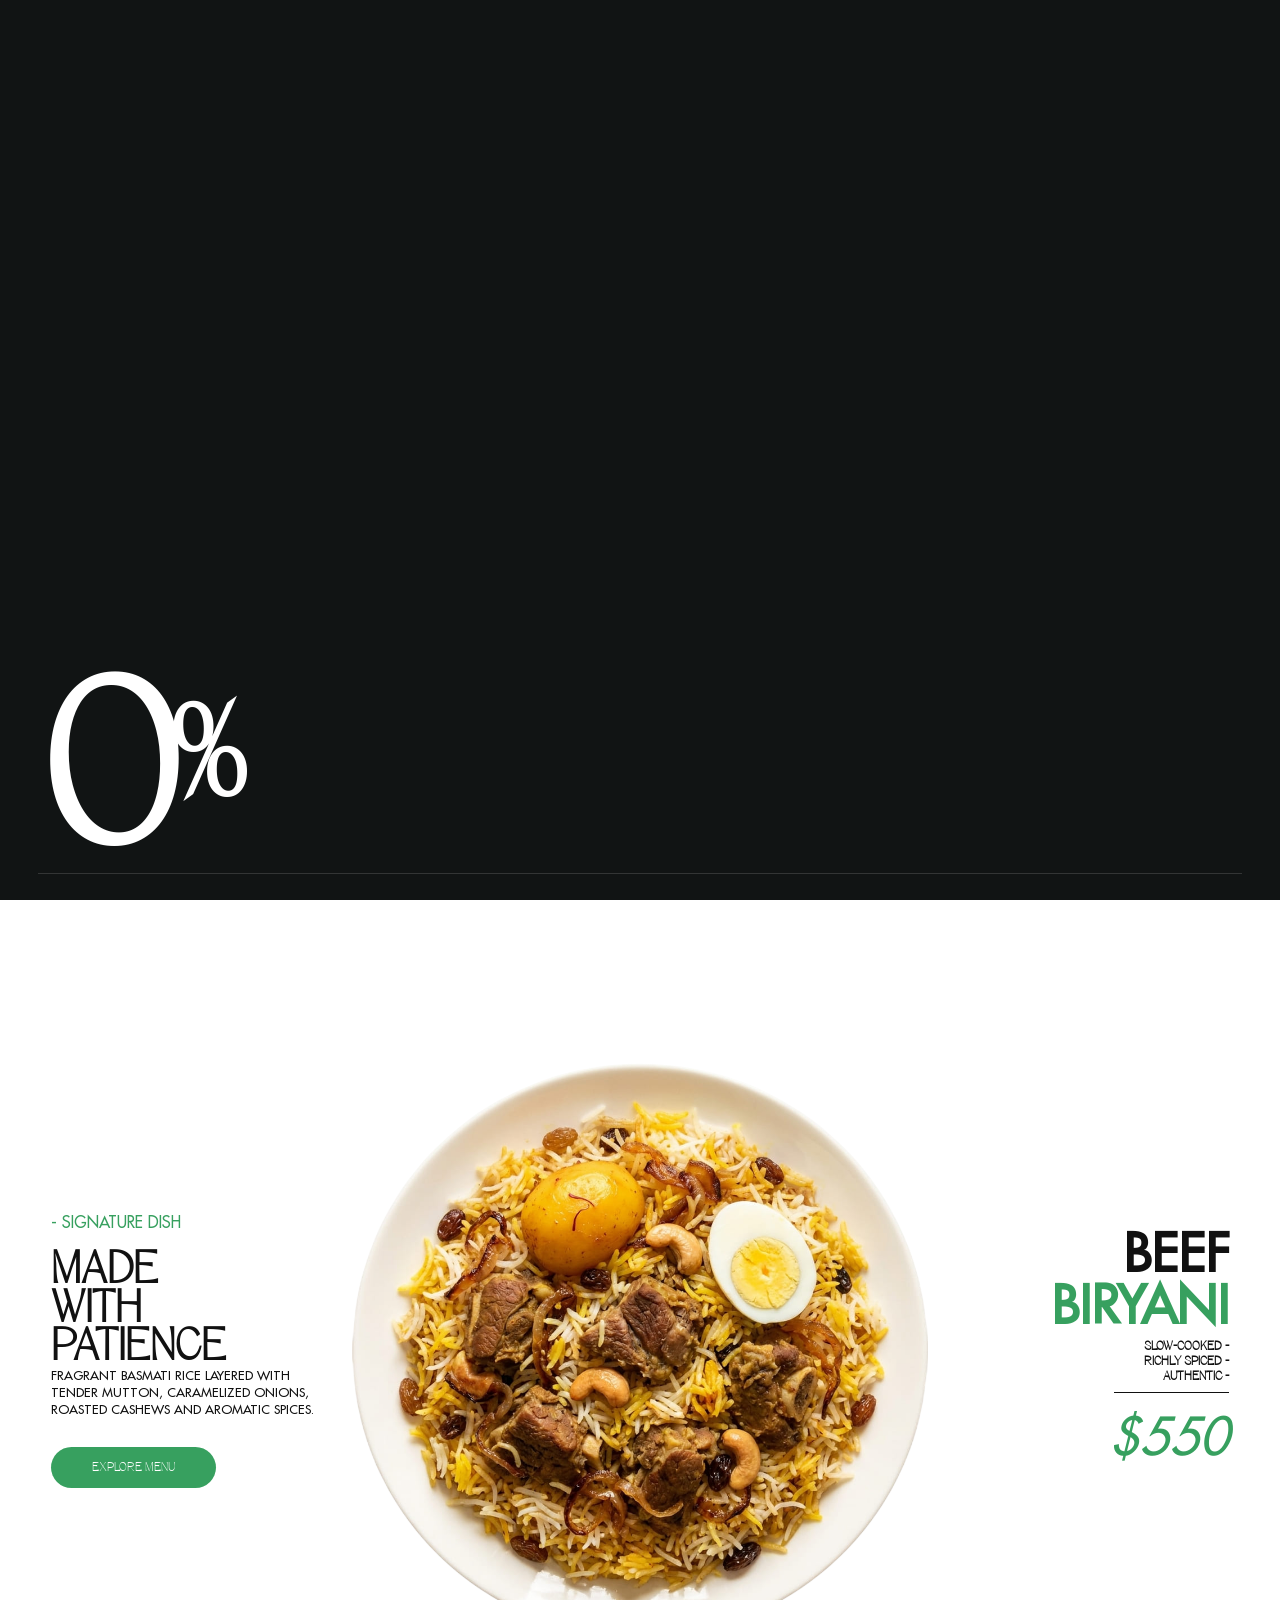
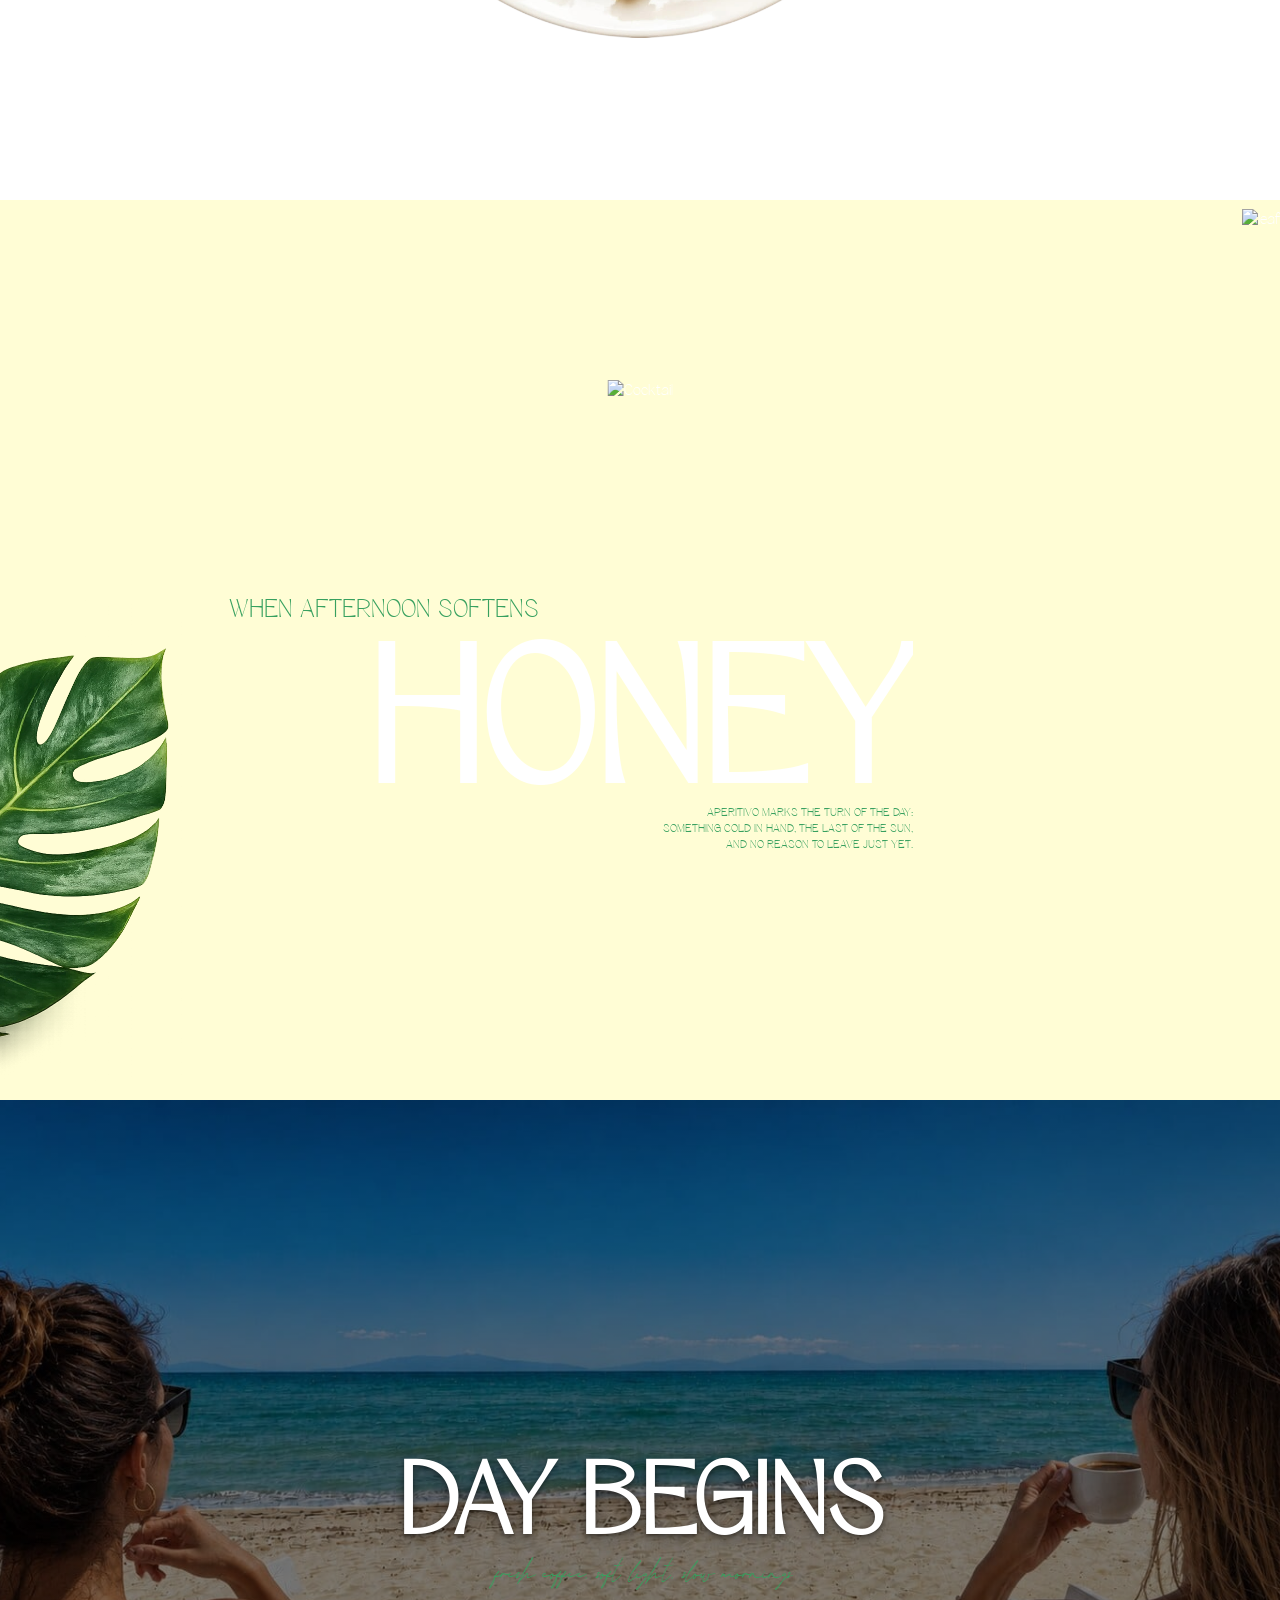
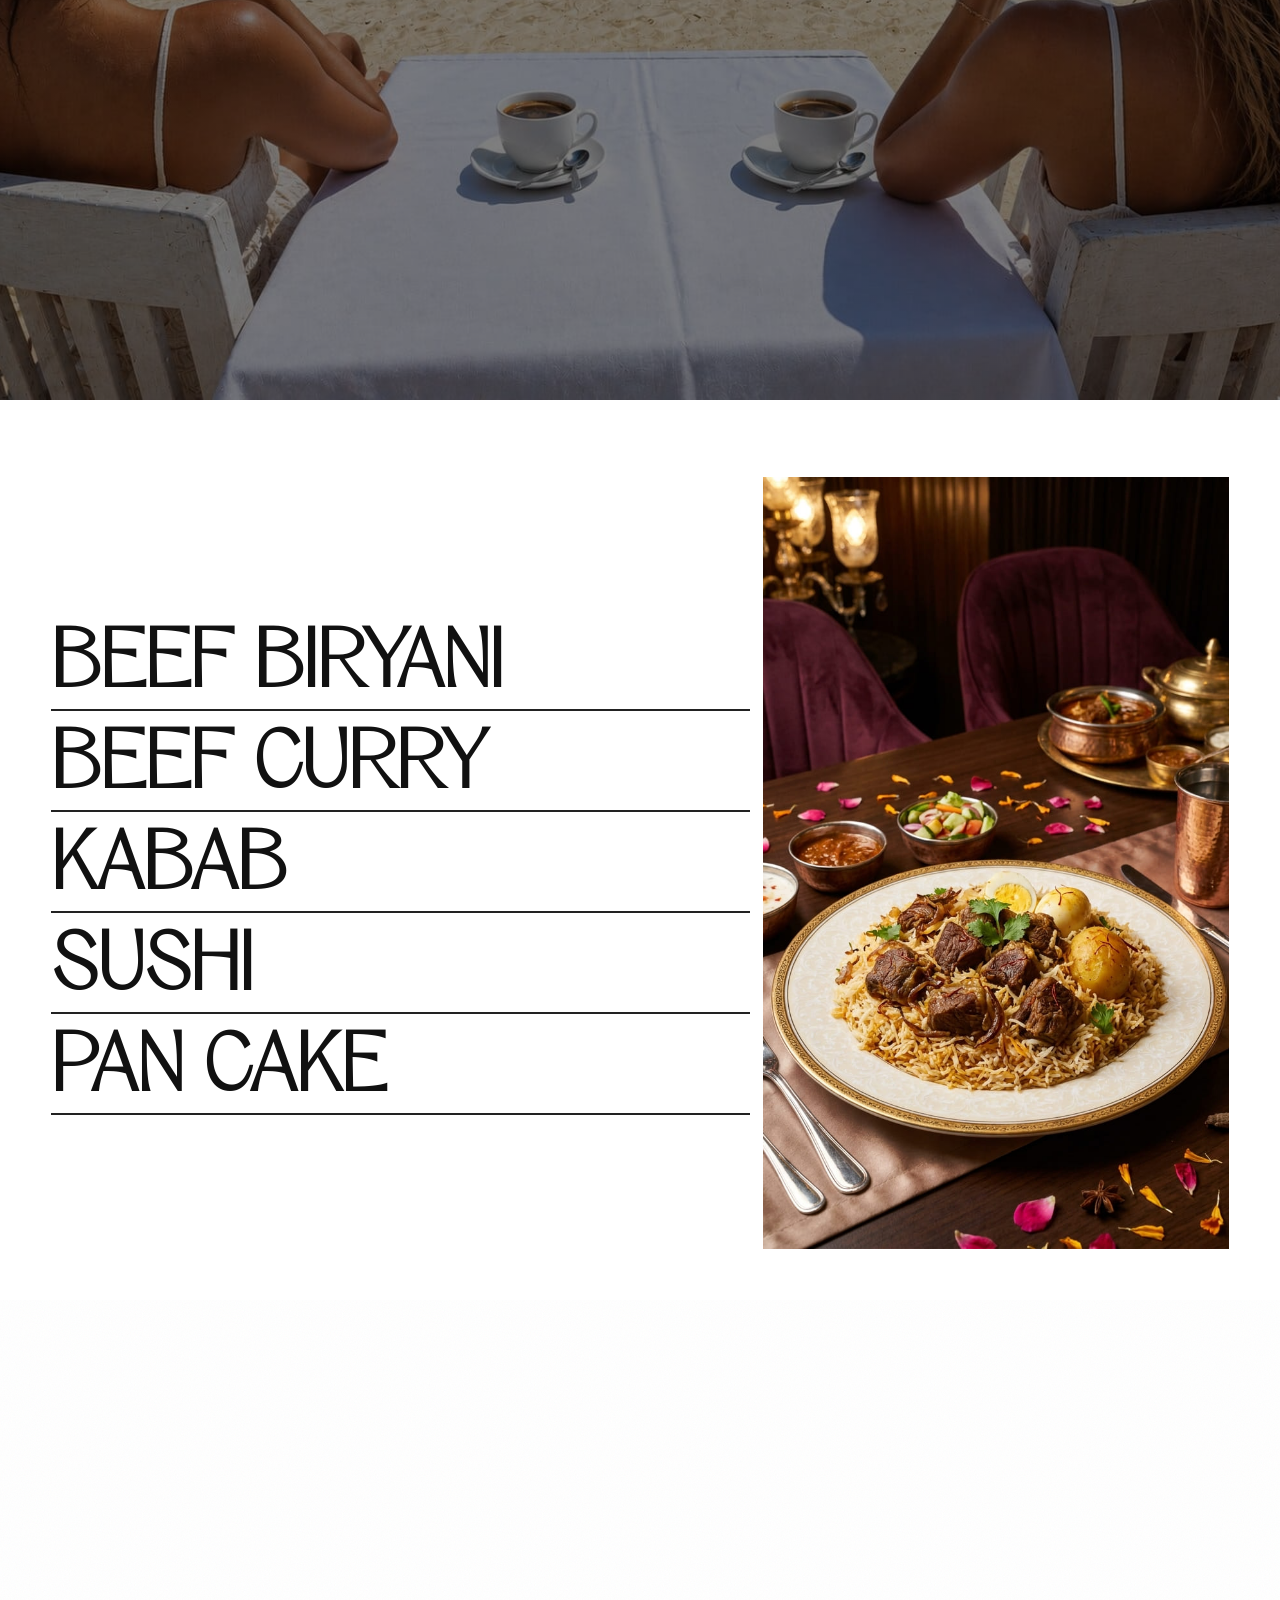
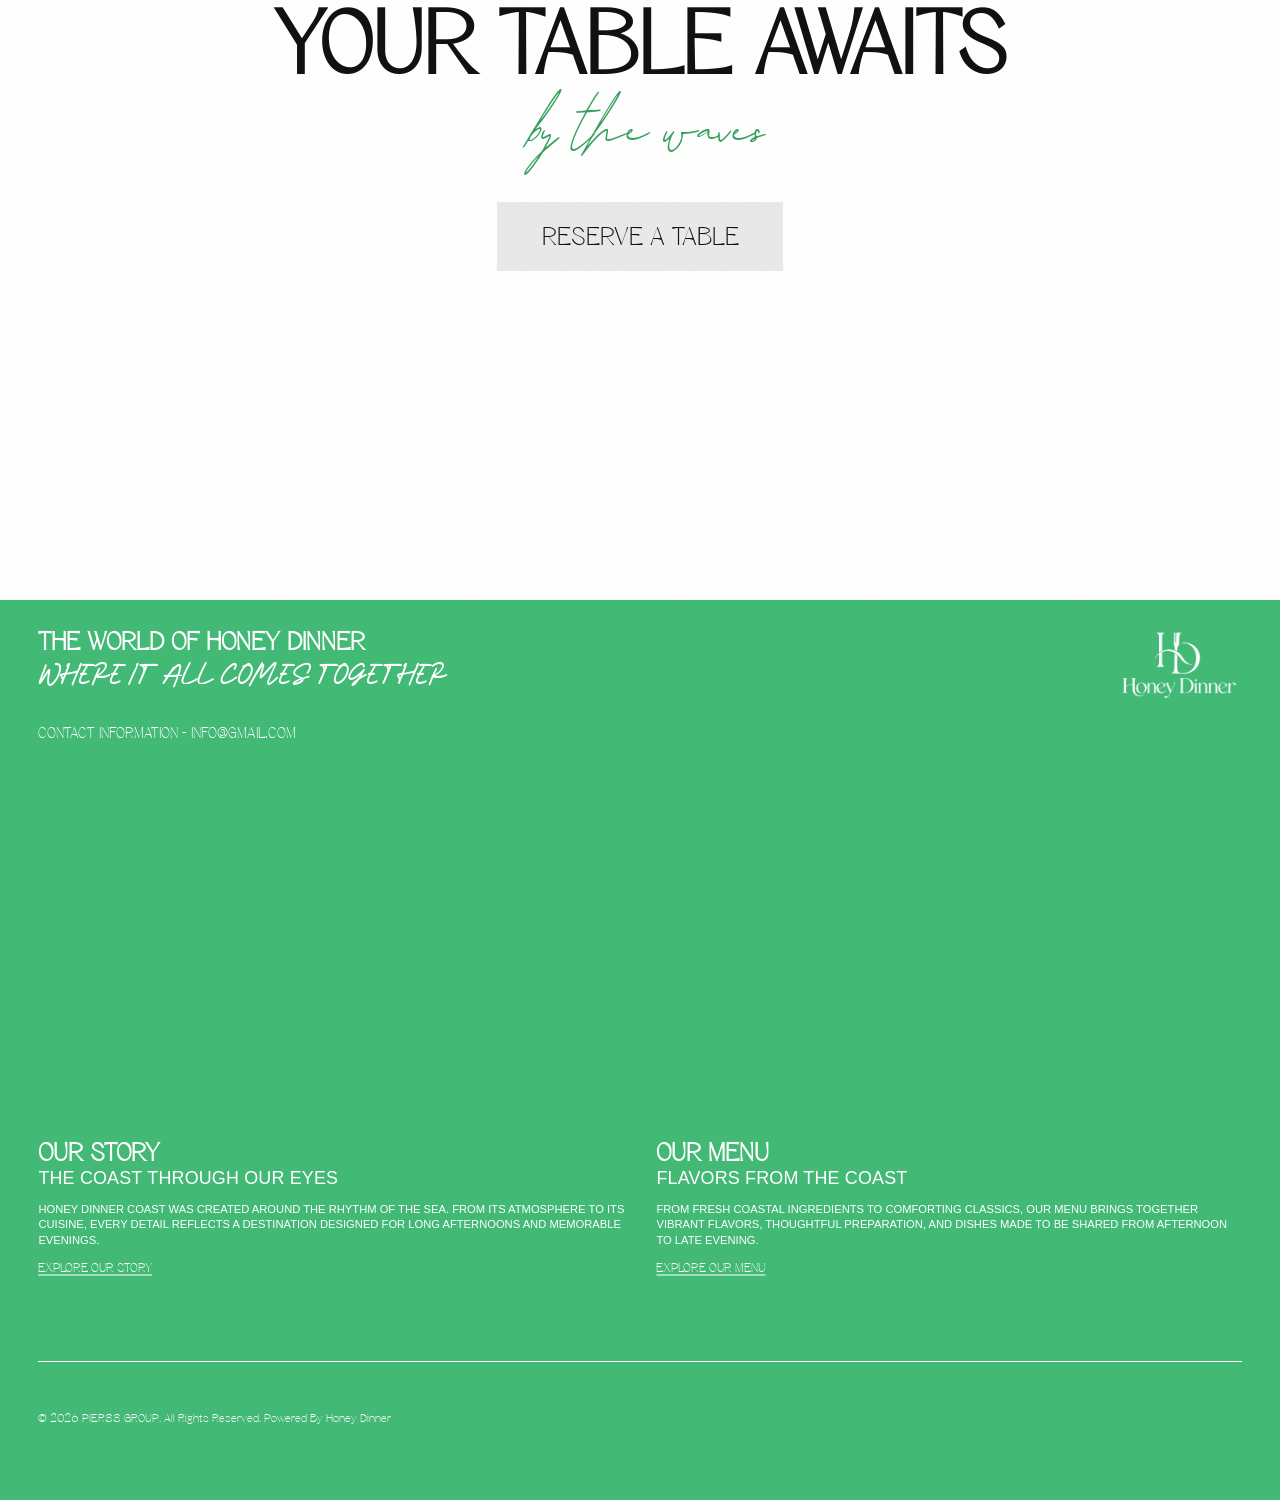
==== commit 14ff629e: "menu page added" ====
--- a/index.html
+++ b/index.html
@@ -52,7 +52,7 @@
 
       <div class="full-menu">
         <div class="menu-wrapper">
-          <h2 class="menu-item"><a href="#">Home</a></h2>
+          <h2 class="menu-item"><a href="#home">Home</a></h2>
           <h2 class="menu-item"><a href="#">Our Story</a></h2>
           <h2 class="menu-item"><a href="#">Menu</a></h2>
           <h2 class="menu-item"><a href="#">Reservation</a></h2>
--- a/style.css
+++ b/style.css
@@ -81,7 +81,7 @@
   position: fixed;
   bottom: 4vw;
   right: 4vw;
-  z-index: 9999999999999999;
+  z-index: 999999;
 }
 
 .top {
